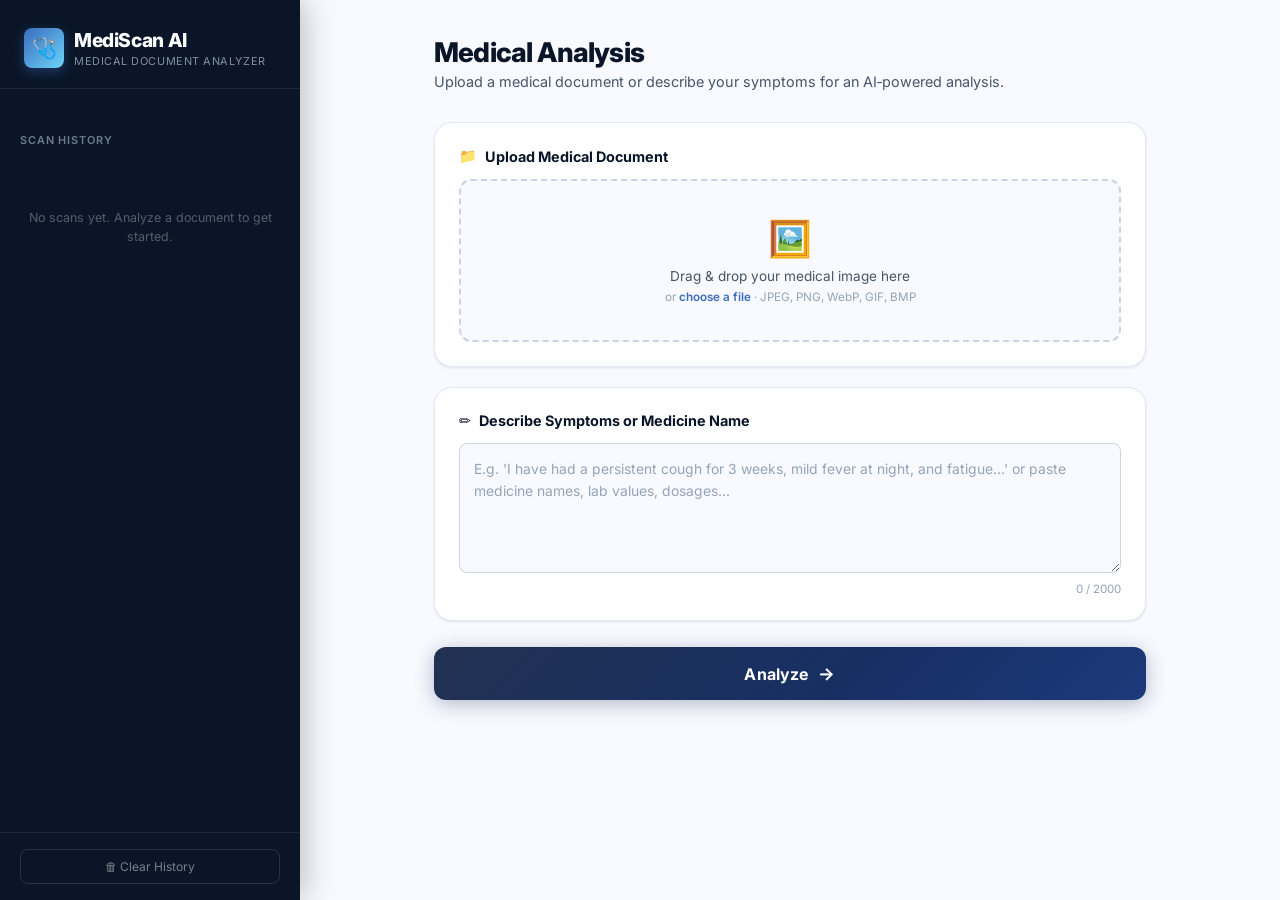
==== index.html @ 8dce9eef "Initial commit: MediScan AI" ====
<!DOCTYPE html>
<html lang="en">
<head>
  <meta charset="UTF-8" />
  <meta name="viewport" content="width=device-width, initial-scale=1.0" />
  <meta name="description" content="MediScan AI — Upload a medical document or describe your symptoms and get an instant, structured AI analysis powered by Google Gemini." />
  <title>MediScan AI — Medical Document Analyzer</title>

  <!-- Favicon (inline SVG) -->
  <link rel="icon" href="data:image/svg+xml,<svg xmlns='http://www.w3.org/2000/svg' viewBox='0 0 100 100'><text y='.9em' font-size='90'>🩺</text></svg>" />

  <!-- Stylesheet -->
  <link rel="stylesheet" href="style.css" />
</head>
<body>

  <!-- ═══════════════════════════════════════════════
       SIDEBAR
  ══════════════════════════════════════════════════ -->
  <aside id="sidebar" role="complementary" aria-label="MediScan sidebar">

    <!-- Logo -->
    <div class="sidebar-logo">
      <div class="logo-text">
        <div class="logo-icon" aria-hidden="true">🩺</div>
        <div>
          <div class="logo-name">MediScan AI</div>
          <div class="logo-tagline">Medical Document Analyzer</div>
        </div>
      </div>
    </div>

    <!-- Session History -->
    <div class="sidebar-section" style="margin-top: 24px;">
      <div class="sidebar-section-title">Scan History</div>
    </div>
    <div class="sidebar-history" aria-label="Session history">
      <ul id="history-list" role="list" aria-label="Past scans"></ul>
    </div>

    <!-- Footer -->
    <div class="sidebar-footer">
      <button id="clear-history-btn" aria-label="Clear all scan history">🗑 Clear History</button>
    </div>
  </aside>

  <!-- ═══════════════════════════════════════════════
       MOBILE TOP BAR
  ══════════════════════════════════════════════════ -->
  <div id="topbar" role="banner">
    <button id="sidebar-toggle" aria-label="Open sidebar" aria-expanded="false">☰</button>
    <span class="topbar-title">🩺 MediScan AI</span>
  </div>

  <!-- Mobile overlay -->
  <div id="main-overlay" aria-hidden="true"></div>

  <!-- ═══════════════════════════════════════════════
       MAIN CONTENT
  ══════════════════════════════════════════════════ -->
  <main id="main-content" role="main">
    <div class="content-area">

      <h1 class="page-title">Medical Analysis</h1>
      <p class="page-subtitle">Upload a medical document or describe your symptoms for an AI‑powered analysis.</p>

      <!-- Error Banner -->
      <div id="error-banner" role="alert" aria-live="assertive">
        <span class="error-icon" aria-hidden="true">⚠️</span>
        <span id="error-msg"></span>
        <button id="error-close" class="error-close-btn" aria-label="Dismiss error">✕</button>
      </div>

      <!-- ─── Input Section ───────────────────────────── -->
      <section class="input-section" aria-label="Document input">

        <!-- Image Upload Card -->
        <div class="input-card">
          <div class="input-card-title">
            <span aria-hidden="true">📁</span> Upload Medical Document
          </div>

          <div
            id="drop-zone"
            role="button"
            tabindex="0"
            aria-label="Drop zone for medical document image. Click or drag a file here."
          >
            <span class="drop-zone-icon" aria-hidden="true">🖼️</span>
            <span class="drop-zone-label">Drag &amp; drop your medical image here</span>
            <span class="drop-zone-hint">
              or <strong tabindex="0" role="button" aria-label="Choose file">choose a file</strong> · JPEG, PNG, WebP, GIF, BMP
            </span>

            <!-- Hidden file input -->
            <input
              id="file-input"
              type="file"
              accept="image/jpeg,image/png,image/webp,image/gif,image/bmp"
              style="display:none"
              aria-hidden="true"
              tabindex="-1"
            />

            <!-- Preview (shown when file selected) -->
            <div id="image-preview" role="img" aria-label="Selected image preview">
              <img id="preview-img" alt="Selected medical document thumbnail" />
              <div class="preview-meta">
                <div class="preview-filename" id="preview-name">filename.jpg</div>
                <div class="preview-filesize" id="preview-size">2.1 MB</div>
              </div>
              <button id="remove-image" aria-label="Remove selected image">Remove</button>
            </div>
          </div>

          <div id="compression-note" role="status" aria-live="polite">
            ⚠️ Image exceeds 4 MB — it will be automatically compressed before analysis.
          </div>
        </div>

        <!-- Symptoms / Text Input Card -->
        <div class="input-card">
          <div class="input-card-title">
            <span aria-hidden="true">✏️</span> Describe Symptoms or Medicine Name
          </div>
          <div class="textarea-wrap">
            <textarea
              id="symptoms-input"
              placeholder="E.g. 'I have had a persistent cough for 3 weeks, mild fever at night, and fatigue…' or paste medicine names, lab values, dosages…"
              maxlength="2000"
              aria-label="Symptom description or medicine names"
              spellcheck="true"
            ></textarea>
          </div>
          <div class="char-count" id="char-count" aria-live="polite">0 / 2000</div>
        </div>

      </section>

      <!-- ─── Analyze Button ───────────────────────────── -->
      <button id="analyze-btn" aria-label="Analyze medical document">
        <span class="btn-spinner" id="analyze-btn-spinner" aria-hidden="true"></span>
        <span id="analyze-btn-text">Analyze</span>
        <span aria-hidden="true" style="font-size:1.1rem">→</span>
      </button>

      <!-- ─── Results Section ──────────────────────────── -->
      <section id="results-section" aria-label="Analysis results" aria-live="polite">
        <h2 class="results-heading">
          <span aria-hidden="true">✅</span> Analysis Results
        </h2>
        <div id="results-container" role="region" aria-label="Result cards"></div>
      </section>

    </div><!-- /.content-area -->
  </main><!-- /#main-content -->

  <!-- ═══════════════════════════════════════════════
       LOADING OVERLAY
  ══════════════════════════════════════════════════ -->
  <div id="loading-overlay" role="dialog" aria-modal="true" aria-label="Analyzing your medical data" aria-live="assertive">
    <div class="loading-box">
      <div class="loading-spinner-large" aria-hidden="true"></div>
      <div class="loading-title">Analyzing your medical data…</div>
      <div class="loading-subtitle">
        Gemini AI is reading your document.<br />This usually takes 5–15 seconds.
      </div>
    </div>
  </div>

  <!-- ═══════════════════════════════════════════════
       TOAST CONTAINER
  ══════════════════════════════════════════════════ -->
  <div id="toast-container" aria-live="polite" aria-atomic="false"></div>

  <!-- ═══════════════════════════════════════════════
       SCRIPTS (api.js first, then app.js)
  ══════════════════════════════════════════════════ -->
  <script src="api.js"></script>
  <script src="app.js"></script>

</body>
</html>
---- style.css ----
/* ============================================================
   style.css — MediScan AI
   Clinical, dark navy sidebar, card-based layout
   ============================================================ */

/* ── Google Font ──────────────────────────────────────────── */
@import url("https://fonts.googleapis.com/css2?family=Inter:wght@300;400;500;600;700;800&display=swap");

/* ── Design Tokens ───────────────────────────────────────── */
:root {
  /* Navy palette */
  --navy-900: #0a1628;
  --navy-800: #0f2044;
  --navy-700: #152b5e;
  --navy-600: #1c3a7a;
  --navy-400: #3a6bbd;
  --navy-300: #5a8cd6;
  --navy-100: #cfe0f7;

  /* Severity */
  --green-bg:  #d1fae5;
  --green-fg:  #065f46;
  --green-mid: #10b981;

  --amber-bg:  #fef3c7;
  --amber-fg:  #92400e;
  --amber-mid: #f59e0b;

  --red-bg:    #fee2e2;
  --red-fg:    #991b1b;
  --red:       #ef4444;
  --red-mid:   #dc2626;

  --urgent-bg: #fff1f2;
  --urgent-fg: #9f1239;
  --urgent-accent: #f43f5e;

  /* Surface */
  --white:     #ffffff;
  --surface:   #f8faff;
  --border:    #e2e8f4;
  --border-md: #cbd5e1;
  --text-primary:   #0f172a;
  --text-secondary: #475569;
  --text-muted:     #94a3b8;

  /* Spacing & radii */
  --sidebar-w: 300px;
  --radius-sm: 8px;
  --radius-md: 12px;
  --radius-lg: 18px;
  --radius-xl: 24px;

  --shadow-sm: 0 1px 3px rgba(10,22,40,.07), 0 1px 2px rgba(10,22,40,.04);
  --shadow-md: 0 4px 16px rgba(10,22,40,.10), 0 2px 6px rgba(10,22,40,.06);
  --shadow-lg: 0 10px 40px rgba(10,22,40,.14), 0 4px 12px rgba(10,22,40,.08);

  --transition: .2s cubic-bezier(.4,0,.2,1);
}

/* ── Reset ───────────────────────────────────────────────── */
*, *::before, *::after { box-sizing: border-box; margin: 0; padding: 0; }
html { scroll-behavior: smooth; }
body {
  font-family: "Inter", system-ui, -apple-system, sans-serif;
  background: var(--surface);
  color: var(--text-primary);
  min-height: 100vh;
  display: flex;
  overflow-x: hidden;
  -webkit-font-smoothing: antialiased;
}

/* ── Sidebar ─────────────────────────────────────────────── */
#sidebar {
  width: var(--sidebar-w);
  min-height: 100vh;
  background: var(--navy-900);
  display: flex;
  flex-direction: column;
  position: fixed;
  top: 0;
  left: 0;
  height: 100%;
  z-index: 200;
  transition: transform var(--transition);
  box-shadow: 4px 0 30px rgba(0,0,0,.25);
}

.sidebar-logo {
  padding: 28px 24px 20px;
  border-bottom: 1px solid rgba(255,255,255,.08);
}

.logo-text {
  display: flex;
  align-items: center;
  gap: 10px;
}

.logo-icon {
  width: 40px;
  height: 40px;
  background: linear-gradient(135deg, var(--navy-400), #6dd5fa);
  border-radius: var(--radius-sm);
  display: flex;
  align-items: center;
  justify-content: center;
  font-size: 20px;
  box-shadow: 0 4px 12px rgba(58,107,189,.4);
}

.logo-name {
  font-size: 1.2rem;
  font-weight: 800;
  color: #ffffff;
  letter-spacing: -.02em;
}

.logo-tagline {
  font-size: .68rem;
  color: var(--navy-100);
  opacity: .6;
  letter-spacing: .05em;
  text-transform: uppercase;
  margin-top: 2px;
}

/* API Key section */
.sidebar-section {
  padding: 20px 20px 0;
}

.sidebar-section-title {
  font-size: .68rem;
  font-weight: 600;
  letter-spacing: .08em;
  text-transform: uppercase;
  color: var(--navy-100);
  opacity: .5;
  margin-bottom: 10px;
}

.api-key-wrap {
  display: flex;
  align-items: center;
  gap: 6px;
  background: rgba(255,255,255,.06);
  border: 1px solid rgba(255,255,255,.1);
  border-radius: var(--radius-sm);
  padding: 4px 4px 4px 12px;
  transition: border-color var(--transition);
}
.api-key-wrap:focus-within {
  border-color: var(--navy-400);
  background: rgba(255,255,255,.09);
}

#api-key-input {
  flex: 1;
  background: transparent;
  border: none;
  outline: none;
  color: #ffffff;
  font-size: .82rem;
  font-family: "Inter", monospace;
  min-width: 0;
}
#api-key-input::placeholder { color: rgba(255,255,255,.3); }

.icon-btn {
  background: transparent;
  border: none;
  cursor: pointer;
  font-size: 1rem;
  color: rgba(255,255,255,.5);
  padding: 4px 6px;
  border-radius: 6px;
  transition: background var(--transition), color var(--transition);
  line-height: 1;
}
.icon-btn:hover { background: rgba(255,255,255,.1); color: #fff; }

.save-key-btn {
  background: var(--navy-600);
  border: none;
  color: #fff;
  font-size: .75rem;
  font-weight: 600;
  padding: 7px 12px;
  border-radius: 6px;
  cursor: pointer;
  white-space: nowrap;
  transition: background var(--transition), transform var(--transition);
}
.save-key-btn:hover { background: var(--navy-400); transform: translateY(-1px); }

.api-key-status {
  font-size: .72rem;
  margin-top: 7px;
  display: none;
  border-radius: 4px;
  padding: 4px 8px;
}
.api-key-status.success { color: var(--green-mid); background: rgba(16,185,129,.1); }
.api-key-status.error   { color: var(--red);       background: rgba(239,68,68,.1);  }

/* History */
.sidebar-history {
  flex: 1;
  overflow-y: auto;
  padding: 0 12px;
  margin-top: 20px;
}
.sidebar-history::-webkit-scrollbar { width: 4px; }
.sidebar-history::-webkit-scrollbar-thumb {
  background: rgba(255,255,255,.12);
  border-radius: 4px;
}

#history-list {
  list-style: none;
  display: flex;
  flex-direction: column;
  gap: 6px;
}

.history-empty {
  font-size: .78rem;
  color: rgba(255,255,255,.3);
  text-align: center;
  padding: 32px 16px;
  line-height: 1.5;
}

.history-item {
  padding: 12px 14px;
  border-radius: var(--radius-sm);
  cursor: pointer;
  background: rgba(255,255,255,.04);
  border: 1px solid transparent;
  transition: background var(--transition), border-color var(--transition);
}
.history-item:hover {
  background: rgba(255,255,255,.09);
  border-color: rgba(255,255,255,.1);
}
.history-item.active {
  background: rgba(90,140,214,.15);
  border-color: var(--navy-400);
}

.history-header {
  display: flex;
  justify-content: space-between;
  align-items: center;
  gap: 6px;
  margin-bottom: 5px;
}

.history-doc-type {
  font-size: .78rem;
  font-weight: 600;
  color: var(--navy-100);
  white-space: nowrap;
  overflow: hidden;
  text-overflow: ellipsis;
}

.history-summary {
  font-size: .72rem;
  color: rgba(255,255,255,.38);
  line-height: 1.45;
  display: -webkit-box;
  -webkit-line-clamp: 2;
  -webkit-box-orient: vertical;
  overflow: hidden;
}

.history-time {
  font-size: .65rem;
  color: rgba(255,255,255,.25);
  margin-top: 6px;
}

.sidebar-footer {
  padding: 16px 20px;
  border-top: 1px solid rgba(255,255,255,.07);
}

#clear-history-btn {
  width: 100%;
  background: transparent;
  border: 1px solid rgba(255,255,255,.12);
  color: rgba(255,255,255,.45);
  font-size: .75rem;
  font-family: "Inter", sans-serif;
  padding: 9px;
  border-radius: var(--radius-sm);
  cursor: pointer;
  transition: background var(--transition), color var(--transition), border-color var(--transition);
}
#clear-history-btn:hover {
  background: rgba(239,68,68,.12);
  border-color: rgba(239,68,68,.35);
  color: #fca5a5;
}

/* ── Main Content ────────────────────────────────────────── */
#main-content {
  flex: 1;
  margin-left: var(--sidebar-w);
  min-height: 100vh;
  display: flex;
  flex-direction: column;
}

/* Top bar (mobile) */
#topbar {
  display: none;
  align-items: center;
  gap: 14px;
  padding: 14px 20px;
  background: var(--white);
  border-bottom: 1px solid var(--border);
  position: sticky;
  top: 0;
  z-index: 100;
  box-shadow: var(--shadow-sm);
}

#sidebar-toggle {
  background: transparent;
  border: 1.5px solid var(--border-md);
  border-radius: var(--radius-sm);
  padding: 7px 10px;
  cursor: pointer;
  font-size: 1.1rem;
  color: var(--navy-900);
  transition: background var(--transition);
}
#sidebar-toggle:hover { background: var(--surface); }

.topbar-title { font-size: 1rem; font-weight: 700; color: var(--navy-900); }

/* Mobile overlay */
#main-overlay {
  display: none;
  position: fixed;
  inset: 0;
  background: rgba(0,0,0,.5);
  z-index: 150;
  opacity: 0;
  transition: opacity var(--transition);
  backdrop-filter: blur(2px);
}
#main-overlay.visible { opacity: 1; }

/* ── Content Area ────────────────────────────────────────── */
.content-area {
  max-width: 760px;
  width: 100%;
  margin: 0 auto;
  padding: 36px 24px 60px;
}

.page-title {
  font-size: 1.7rem;
  font-weight: 800;
  color: var(--navy-900);
  letter-spacing: -.03em;
  margin-bottom: 4px;
}

.page-subtitle {
  font-size: .9rem;
  color: var(--text-secondary);
  margin-bottom: 32px;
}

/* ── Error Banner ────────────────────────────────────────── */
#error-banner {
  display: none;
  align-items: flex-start;
  gap: 12px;
  background: var(--red-bg);
  border: 1px solid #fca5a5;
  border-left: 4px solid var(--red);
  color: var(--red-fg);
  border-radius: var(--radius-sm);
  padding: 14px 16px;
  margin-bottom: 22px;
  font-size: .85rem;
  line-height: 1.5;
}

#error-banner .error-icon { font-size: 1.1rem; flex-shrink: 0; }
#error-msg { flex: 1; font-weight: 500; }

.error-close-btn {
  background: transparent;
  border: none;
  cursor: pointer;
  font-size: 1.1rem;
  color: var(--red-mid);
  padding: 0 2px;
  line-height: 1;
  align-self: center;
}

/* ── Input Section ────────────────────────────────────────── */
.input-section {
  display: flex;
  flex-direction: column;
  gap: 20px;
  margin-bottom: 26px;
}

.input-card {
  background: var(--white);
  border: 1px solid var(--border);
  border-radius: var(--radius-lg);
  padding: 24px;
  box-shadow: var(--shadow-sm);
}

.input-card-title {
  font-size: .9rem;
  font-weight: 700;
  color: var(--navy-900);
  margin-bottom: 14px;
  display: flex;
  align-items: center;
  gap: 8px;
}

/* Drop Zone */
#drop-zone {
  border: 2px dashed var(--border-md);
  border-radius: var(--radius-md);
  padding: 36px 20px;
  text-align: center;
  cursor: pointer;
  transition: border-color var(--transition), background var(--transition);
  background: var(--surface);
  position: relative;
}

#drop-zone:hover, #drop-zone.drag-over {
  border-color: var(--navy-400);
  background: rgba(58,107,189,.04);
}

#drop-zone.has-file { cursor: default; padding: 0; border-style: solid; border-color: var(--navy-400); }

.drop-zone-icon { font-size: 2.2rem; margin-bottom: 8px; display: block; }
.drop-zone-label { font-size: .85rem; color: var(--text-secondary); margin-bottom: 6px; display: block; }
.drop-zone-hint {
  font-size: .73rem;
  color: var(--text-muted);
  display: block;
}
.drop-zone-hint strong { color: var(--navy-400); font-weight: 600; cursor: pointer; }

/* Image preview */
#image-preview {
  display: none;
  align-items: center;
  gap: 16px;
  padding: 16px 18px;
}

#preview-img {
  width: 72px;
  height: 72px;
  object-fit: cover;
  border-radius: var(--radius-sm);
  border: 1px solid var(--border);
  flex-shrink: 0;
}

.preview-meta { flex: 1; min-width: 0; }
.preview-filename {
  font-size: .84rem;
  font-weight: 600;
  color: var(--text-primary);
  white-space: nowrap;
  overflow: hidden;
  text-overflow: ellipsis;
}
.preview-filesize { font-size: .75rem; color: var(--text-muted); margin-top: 3px; }

#remove-image {
  background: var(--red-bg);
  color: var(--red-fg);
  border: none;
  font-size: .75rem;
  font-weight: 600;
  padding: 6px 12px;
  border-radius: 6px;
  cursor: pointer;
  transition: background var(--transition), transform var(--transition);
  flex-shrink: 0;
}
#remove-image:hover { background: #fecaca; transform: scale(1.04); }

#compression-note {
  display: none;
  font-size: .74rem;
  color: var(--amber-fg);
  background: var(--amber-bg);
  border: 1px solid #fcd34d;
  border-radius: 6px;
  padding: 8px 12px;
  margin-top: 10px;
}

/* Symptoms textarea */
.textarea-wrap { position: relative; }

#symptoms-input {
  width: 100%;
  min-height: 130px;
  resize: vertical;
  border: 1.5px solid var(--border-md);
  border-radius: var(--radius-sm);
  padding: 14px;
  font-family: "Inter", sans-serif;
  font-size: .87rem;
  color: var(--text-primary);
  background: var(--surface);
  outline: none;
  transition: border-color var(--transition), box-shadow var(--transition);
  line-height: 1.6;
}

#symptoms-input:focus {
  border-color: var(--navy-400);
  box-shadow: 0 0 0 3px rgba(58,107,189,.12);
  background: var(--white);
}

#symptoms-input::placeholder { color: var(--text-muted); }

.char-count {
  text-align: right;
  font-size: .72rem;
  color: var(--text-muted);
  margin-top: 5px;
}

/* ── Analyze Button ───────────────────────────────────────── */
#analyze-btn {
  width: 100%;
  padding: 16px;
  background: linear-gradient(135deg, var(--navy-800) 0%, var(--navy-600) 100%);
  color: #ffffff;
  border: none;
  border-radius: var(--radius-md);
  font-family: "Inter", sans-serif;
  font-size: 1rem;
  font-weight: 700;
  letter-spacing: .01em;
  cursor: pointer;
  display: flex;
  align-items: center;
  justify-content: center;
  gap: 10px;
  transition: transform var(--transition), box-shadow var(--transition), opacity var(--transition);
  box-shadow: 0 4px 20px rgba(15,32,68,.3);
  position: relative;
  overflow: hidden;
}

#analyze-btn::before {
  content: "";
  position: absolute;
  inset: 0;
  background: linear-gradient(135deg, rgba(255,255,255,.08) 0%, transparent 60%);
}

#analyze-btn:hover:not(:disabled) {
  transform: translateY(-2px);
  box-shadow: 0 8px 28px rgba(15,32,68,.4);
}

#analyze-btn:active:not(:disabled) { transform: translateY(0); }

#analyze-btn:disabled {
  opacity: .65;
  cursor: not-allowed;
  transform: none !important;
}

/* Spinner */
.btn-spinner {
  width: 18px;
  height: 18px;
  border: 2.5px solid rgba(255,255,255,.3);
  border-top-color: #fff;
  border-radius: 50%;
  animation: spin .7s linear infinite;
  display: none;
  flex-shrink: 0;
}

@keyframes spin { to { transform: rotate(360deg); } }

/* ── Loading Overlay ─────────────────────────────────────── */
#loading-overlay {
  display: none;
  position: fixed;
  inset: 0;
  background: rgba(10,22,40,.6);
  z-index: 900;
  align-items: center;
  justify-content: center;
  backdrop-filter: blur(4px);
}

.loading-box {
  background: var(--white);
  border-radius: var(--radius-xl);
  padding: 40px 48px;
  text-align: center;
  box-shadow: var(--shadow-lg);
  max-width: 340px;
  width: 90%;
}

.loading-spinner-large {
  width: 52px;
  height: 52px;
  border: 4px solid var(--border);
  border-top-color: var(--navy-600);
  border-radius: 50%;
  animation: spin .8s linear infinite;
  margin: 0 auto 20px;
}

.loading-title {
  font-size: 1rem;
  font-weight: 700;
  color: var(--navy-900);
  margin-bottom: 6px;
}

.loading-subtitle {
  font-size: .8rem;
  color: var(--text-muted);
  line-height: 1.5;
}

/* ── Results Section ──────────────────────────────────────── */
#results-section {
  display: none;
  margin-top: 10px;
}

.results-heading {
  font-size: 1.1rem;
  font-weight: 700;
  color: var(--navy-900);
  letter-spacing: -.01em;
  margin-bottom: 18px;
  padding-bottom: 12px;
  border-bottom: 1px solid var(--border);
  display: flex;
  align-items: center;
  gap: 8px;
}

#results-container {
  display: flex;
  flex-direction: column;
  gap: 16px;
}

/* ── Result Cards ─────────────────────────────────────────── */
.result-card {
  background: var(--white);
  border: 1px solid var(--border);
  border-radius: var(--radius-lg);
  padding: 24px;
  box-shadow: var(--shadow-sm);
  transition: box-shadow var(--transition);
}
.result-card:hover { box-shadow: var(--shadow-md); }

.card-icon {
  font-size: 1.4rem;
  margin-bottom: 8px;
}

.card-label {
  font-size: .68rem;
  font-weight: 700;
  letter-spacing: .1em;
  text-transform: uppercase;
  color: var(--text-muted);
  margin-bottom: 10px;
}

.card-body {
  font-size: .88rem;
  line-height: 1.7;
  color: var(--text-secondary);
}

.card-body.muted, .muted { color: var(--text-muted); font-style: italic; }

/* Header card */
.result-header-card { border-left: 4px solid var(--navy-600); }
.result-header-top {
  display: flex;
  align-items: flex-start;
  justify-content: space-between;
  gap: 16px;
}
.doc-type-title {
  font-size: 1.3rem;
  font-weight: 800;
  color: var(--navy-900);
  letter-spacing: -.02em;
  margin-top: 2px;
}

/* Severity badges */
.severity-badge {
  display: inline-flex;
  align-items: center;
  gap: 6px;
  font-size: .8rem;
  font-weight: 700;
  padding: 7px 16px;
  border-radius: 999px;
  letter-spacing: .02em;
  white-space: nowrap;
  flex-shrink: 0;
}

.severity-dot {
  width: 8px;
  height: 8px;
  border-radius: 50%;
  background: currentColor;
  flex-shrink: 0;
}

.severity-low      { background: var(--green-bg); color: var(--green-fg); }
.severity-moderate { background: var(--amber-bg); color: var(--amber-fg); }
.severity-high     { background: var(--red-bg);   color: var(--red-fg);   }
.severity-urgent   { background: var(--urgent-bg); color: var(--urgent-fg); }

.severity-sm { font-size: .67rem; padding: 4px 10px; }

.severity-urgent-pulse {
  animation: urgentPulse 1.4s ease-in-out infinite;
}

@keyframes urgentPulse {
  0%, 100% { box-shadow: 0 0 0 0 rgba(244,63,94,.5); }
  50%       { box-shadow: 0 0 0 8px rgba(244,63,94,0); }
}

/* Findings list */
.findings-list {
  list-style: none;
  display: flex;
  flex-direction: column;
  gap: 8px;
}

.finding-item {
  font-size: .86rem;
  color: var(--text-secondary);
  padding: 10px 14px;
  background: var(--surface);
  border-radius: var(--radius-sm);
  border-left: 3px solid var(--navy-400);
  line-height: 1.5;
}

/* Flagged items */
.flagged-list {
  display: flex;
  flex-direction: column;
  gap: 10px;
}

.flagged-item {
  border-radius: var(--radius-sm);
  padding: 14px 16px;
  border-left: 4px solid;
  background: var(--surface);
}

.flagged-high   { border-color: var(--red);       background: var(--red-bg);   }
.flagged-medium { border-color: var(--amber-mid);  background: var(--amber-bg); }
.flagged-low    { border-color: var(--green-mid);  background: var(--green-bg); }

.flagged-item-header {
  display: flex;
  justify-content: space-between;
  align-items: center;
  gap: 10px;
  margin-bottom: 6px;
}

.flagged-item-name {
  font-size: .86rem;
  font-weight: 700;
  color: var(--text-primary);
}

.flagged-severity-tag {
  font-size: .67rem;
  font-weight: 700;
  padding: 3px 8px;
  border-radius: 999px;
  text-transform: uppercase;
  letter-spacing: .06em;
}

.sev-high   { background: var(--red-bg);   color: var(--red-fg);   }
.sev-medium { background: var(--amber-bg); color: var(--amber-fg); }
.sev-low    { background: var(--green-bg); color: var(--green-fg); }

.flagged-reason {
  font-size: .82rem;
  color: var(--text-secondary);
  line-height: 1.55;
}

/* Doctor questions */
.doctor-questions-list {
  list-style: none;
  display: flex;
  flex-direction: column;
  gap: 10px;
  counter-reset: q-counter;
}

.doctor-question {
  font-size: .86rem;
  color: var(--text-secondary);
  line-height: 1.6;
  padding: 12px 14px 12px 52px;
  background: var(--surface);
  border-radius: var(--radius-sm);
  position: relative;
  counter-increment: q-counter;
}

.doctor-question::before {
  content: counter(q-counter);
  position: absolute;
  left: 14px;
  top: 50%;
  transform: translateY(-50%);
  width: 26px;
  height: 26px;
  background: var(--navy-800);
  color: #fff;
  border-radius: 50%;
  font-size: .72rem;
  font-weight: 700;
  display: flex;
  align-items: center;
  justify-content: center;
}

/* Disclaimer */
.disclaimer-card {
  border-color: #fde68a;
  background: linear-gradient(135deg, #fffbeb 0%, #fef9c3 100%);
  display: flex;
  align-items: flex-start;
  gap: 14px;
  padding: 18px 20px;
}

.disclaimer-icon { font-size: 1.4rem; flex-shrink: 0; margin-top: 2px; }

.disclaimer-text {
  font-size: .82rem;
  color: #92400e;
  font-weight: 600;
  line-height: 1.6;
}

/* Raw result */
.raw-result-text {
  white-space: pre-wrap;
  word-break: break-word;
  font-family: "Inter", monospace;
  font-size: .83rem;
  background: var(--surface);
  padding: 14px;
  border-radius: var(--radius-sm);
  border: 1px solid var(--border);
}

/* ── Toast ────────────────────────────────────────────────── */
#toast-container {
  position: fixed;
  bottom: 24px;
  right: 24px;
  z-index: 1000;
  display: flex;
  flex-direction: column;
  gap: 10px;
  pointer-events: none;
}

.toast {
  min-width: 220px;
  max-width: 340px;
  padding: 12px 18px;
  border-radius: var(--radius-sm);
  font-size: .84rem;
  font-weight: 500;
  box-shadow: var(--shadow-md);
  opacity: 0;
  transform: translateY(16px);
  transition: opacity .3s ease, transform .3s ease;
  pointer-events: auto;
}

.toast-show { opacity: 1; transform: translateY(0); }

.toast-success { background: var(--green-mid); color: #fff; }
.toast-info    { background: var(--navy-700);  color: #fff; }
.toast-error   { background: var(--red-mid);   color: #fff; }

/* ── Animations ───────────────────────────────────────────── */
@keyframes fadeSlideUp {
  from { opacity: 0; transform: translateY(18px); }
  to   { opacity: 1; transform: translateY(0);    }
}

.animate-in {
  animation: fadeSlideUp .35s ease both;
}

/* ── Responsive ───────────────────────────────────────────── */
@media (max-width: 900px) {
  :root { --sidebar-w: 280px; }
}

@media (max-width: 768px) {
  #sidebar {
    transform: translateX(-100%);
    width: 285px;
  }
  #sidebar.open { transform: translateX(0); }

  #main-content { margin-left: 0; }
  #topbar { display: flex; }

  .content-area { padding: 22px 16px 48px; }
  .page-title { font-size: 1.4rem; }
  .result-header-top { flex-direction: column; align-items: flex-start; }

  #toast-container { bottom: 16px; right: 16px; left: 16px; }
  .toast { max-width: 100%; }
}

@media (max-width: 480px) {
  .doc-type-title { font-size: 1.1rem; }
  .flagged-item-header { flex-direction: column; align-items: flex-start; }
  .doctor-question { padding-left: 44px; }
}
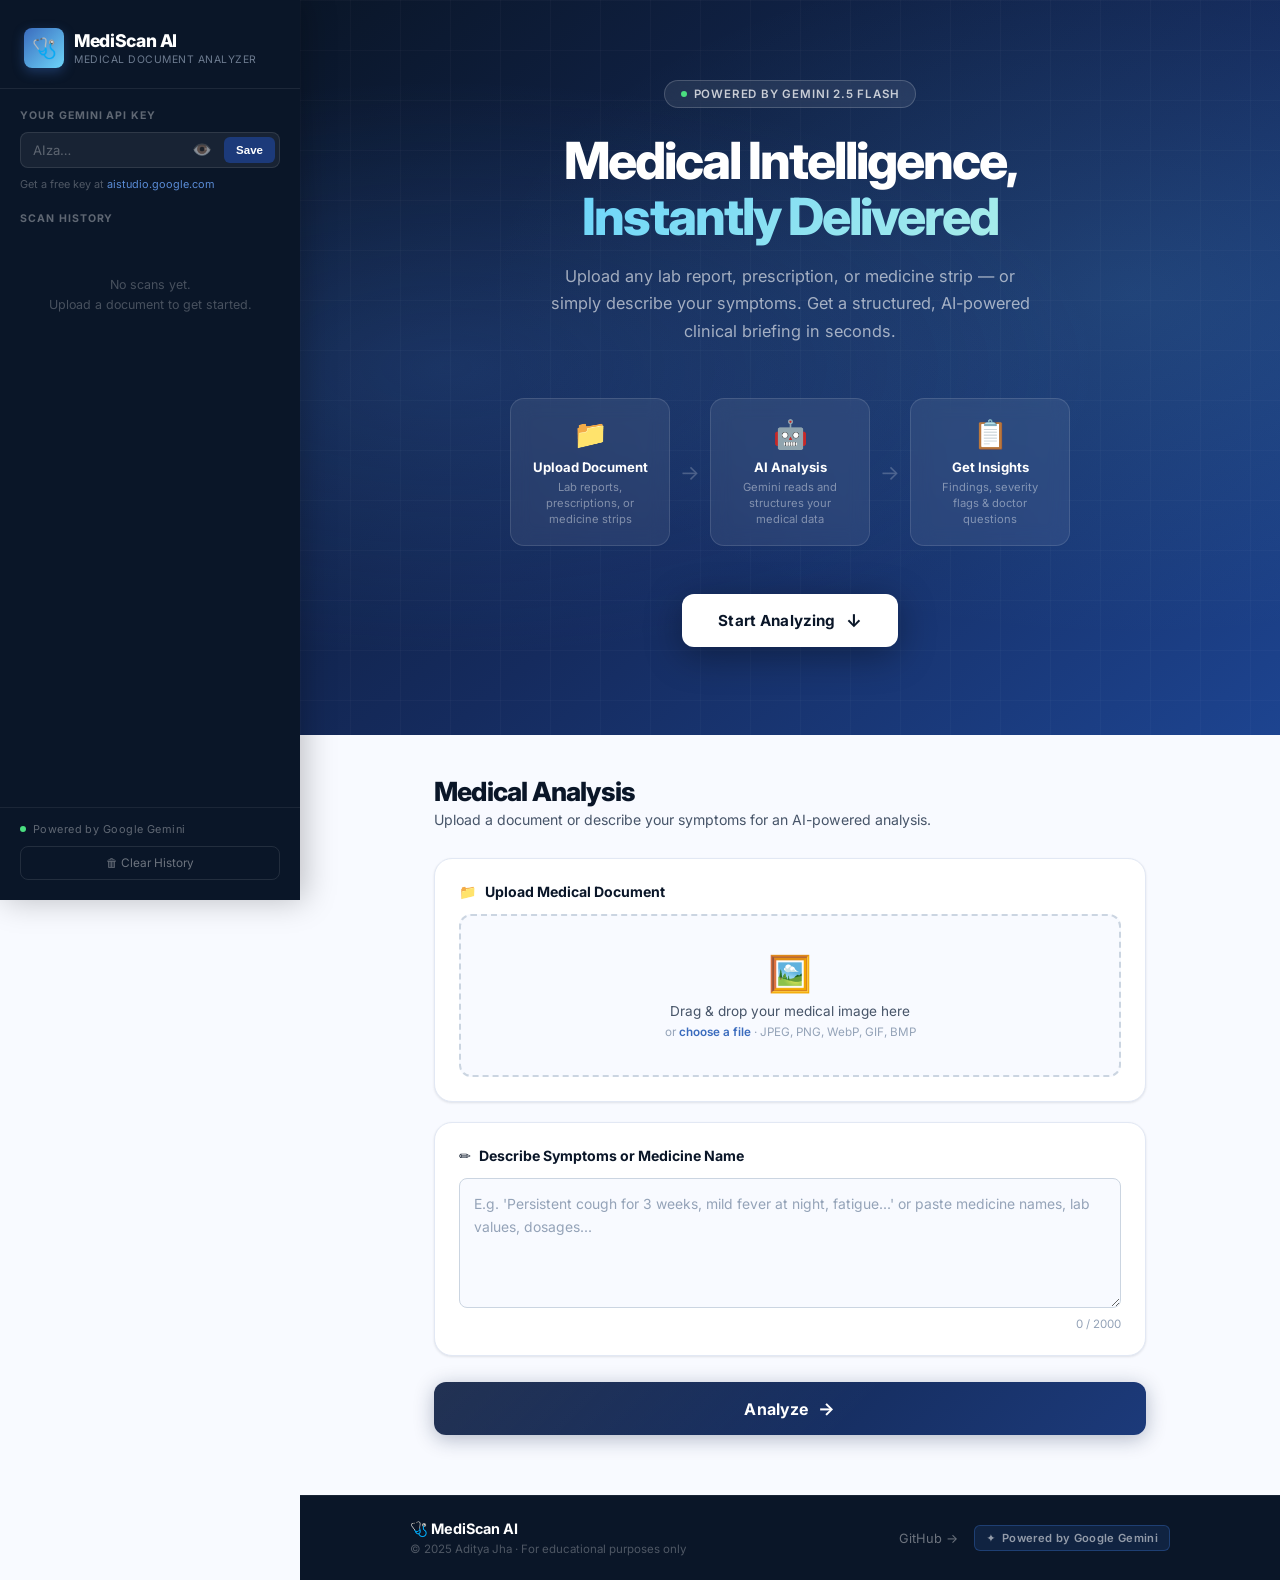
==== commit 0e2087c0: "feat: professional landing page, hero, footer, PDF export, page loader" ====
--- a/index.html
+++ b/index.html
@@ -3,23 +3,44 @@
 <head>
   <meta charset="UTF-8" />
   <meta name="viewport" content="width=device-width, initial-scale=1.0" />
-  <meta name="description" content="MediScan AI — Upload a medical document or describe your symptoms and get an instant, structured AI analysis powered by Google Gemini." />
   <title>MediScan AI — Medical Document Analyzer</title>
-
-  <!-- Favicon (inline SVG) -->
+  <meta name="description" content="Upload a medical document or describe your symptoms and get an instant, structured AI analysis powered by Google Gemini 2.5 Flash." />
+
+  <!-- Open Graph / Social Sharing -->
+  <meta property="og:type"        content="website" />
+  <meta property="og:title"       content="MediScan AI — Medical Document Analyzer" />
+  <meta property="og:description" content="Upload lab reports, prescriptions, or describe symptoms to get instant AI-powered clinical briefings. Powered by Google Gemini." />
+  <meta property="og:url"         content="https://adi-jha14.github.io/MediScan/" />
+  <meta property="og:image"       content="https://adi-jha14.github.io/MediScan/og-image.png" />
+  <meta name="twitter:card"       content="summary_large_image" />
+  <meta name="twitter:title"      content="MediScan AI — Medical Document Analyzer" />
+  <meta name="twitter:description" content="Instant, structured AI analysis of medical documents and symptoms. Powered by Gemini 2.5 Flash." />
+
+  <!-- Favicon -->
   <link rel="icon" href="data:image/svg+xml,<svg xmlns='http://www.w3.org/2000/svg' viewBox='0 0 100 100'><text y='.9em' font-size='90'>🩺</text></svg>" />
 
-  <!-- Stylesheet -->
+  <!-- Google Font -->
+  <link rel="preconnect" href="https://fonts.googleapis.com" />
+  <link rel="preconnect" href="https://fonts.gstatic.com" crossorigin />
+  <link href="https://fonts.googleapis.com/css2?family=Inter:wght@300;400;500;600;700;800&display=swap" rel="stylesheet" />
+
   <link rel="stylesheet" href="style.css" />
 </head>
 <body>
 
-  <!-- ═══════════════════════════════════════════════
-       SIDEBAR
-  ══════════════════════════════════════════════════ -->
+  <!-- ═══ PAGE LOADER ══════════════════════════════════════════════════════ -->
+  <div id="page-loader" aria-hidden="true">
+    <div class="loader-inner">
+      <div class="loader-icon">🩺</div>
+      <div class="loader-name">MediScan AI</div>
+      <div class="loader-tagline">Powered by Gemini 2.5 Flash</div>
+      <div class="loader-bar"><div class="loader-bar-fill"></div></div>
+    </div>
+  </div>
+
+  <!-- ═══ SIDEBAR ══════════════════════════════════════════════════════════ -->
   <aside id="sidebar" role="complementary" aria-label="MediScan sidebar">
 
-    <!-- Logo -->
     <div class="sidebar-logo">
       <div class="logo-text">
         <div class="logo-icon" aria-hidden="true">🩺</div>
@@ -30,39 +51,97 @@
       </div>
     </div>
 
+    <!-- API Key -->
+    <div class="sidebar-section" style="margin-top:20px;">
+      <div class="sidebar-section-title">Your Gemini API Key</div>
+      <div class="api-key-wrap">
+        <input id="api-key-input" type="password" placeholder="AIza…"
+          autocomplete="off" spellcheck="false"
+          aria-label="Gemini API key" maxlength="120" />
+        <button id="toggle-api-key" class="icon-btn" aria-label="Show API key" title="Toggle visibility">👁️</button>
+        <button id="save-api-key" class="save-key-btn" aria-label="Save API key">Save</button>
+      </div>
+      <div id="api-key-status" class="api-key-status" role="status" aria-live="polite"></div>
+      <p class="api-key-hint">Get a free key at <a href="https://aistudio.google.com" target="_blank" rel="noopener">aistudio.google.com</a></p>
+    </div>
+
     <!-- Session History -->
-    <div class="sidebar-section" style="margin-top: 24px;">
+    <div class="sidebar-section" style="margin-top:20px;">
       <div class="sidebar-section-title">Scan History</div>
     </div>
     <div class="sidebar-history" aria-label="Session history">
       <ul id="history-list" role="list" aria-label="Past scans"></ul>
     </div>
 
-    <!-- Footer -->
+    <!-- Sidebar Footer -->
     <div class="sidebar-footer">
+      <div class="sidebar-gemini-badge">
+        <span class="gemini-badge-dot"></span>
+        Powered by Google Gemini
+      </div>
       <button id="clear-history-btn" aria-label="Clear all scan history">🗑 Clear History</button>
     </div>
   </aside>
 
-  <!-- ═══════════════════════════════════════════════
-       MOBILE TOP BAR
-  ══════════════════════════════════════════════════ -->
+  <!-- ═══ MOBILE TOP BAR ════════════════════════════════════════════════════ -->
   <div id="topbar" role="banner">
-    <button id="sidebar-toggle" aria-label="Open sidebar" aria-expanded="false">☰</button>
+    <button id="sidebar-toggle" aria-label="Open sidebar">☰</button>
     <span class="topbar-title">🩺 MediScan AI</span>
   </div>
 
-  <!-- Mobile overlay -->
   <div id="main-overlay" aria-hidden="true"></div>
 
-  <!-- ═══════════════════════════════════════════════
-       MAIN CONTENT
-  ══════════════════════════════════════════════════ -->
+  <!-- ═══ MAIN CONTENT ══════════════════════════════════════════════════════ -->
   <main id="main-content" role="main">
-    <div class="content-area">
-
-      <h1 class="page-title">Medical Analysis</h1>
-      <p class="page-subtitle">Upload a medical document or describe your symptoms for an AI‑powered analysis.</p>
+
+    <!-- ── Hero Section ─────────────────────────────────────────────────── -->
+    <section id="hero-section" aria-label="MediScan AI introduction">
+      <div class="hero-inner">
+
+        <div class="hero-gemini-badge">
+          <span class="hero-gemini-dot"></span>
+          Powered by Gemini 2.5 Flash
+        </div>
+
+        <h1 class="hero-title">Medical Intelligence,<br><span>Instantly Delivered</span></h1>
+        <p class="hero-subtitle">
+          Upload any lab report, prescription, or medicine strip — or simply describe your symptoms.
+          Get a structured, AI-powered clinical briefing in seconds.
+        </p>
+
+        <div class="hero-steps" aria-label="How it works">
+          <div class="hero-step">
+            <div class="step-icon" aria-hidden="true">📁</div>
+            <div class="step-label">Upload Document</div>
+            <div class="step-desc">Lab reports, prescriptions, or medicine strips</div>
+          </div>
+          <div class="hero-step-arrow" aria-hidden="true">→</div>
+          <div class="hero-step">
+            <div class="step-icon" aria-hidden="true">🤖</div>
+            <div class="step-label">AI Analysis</div>
+            <div class="step-desc">Gemini reads and structures your medical data</div>
+          </div>
+          <div class="hero-step-arrow" aria-hidden="true">→</div>
+          <div class="hero-step">
+            <div class="step-icon" aria-hidden="true">📋</div>
+            <div class="step-label">Get Insights</div>
+            <div class="step-desc">Findings, severity flags & doctor questions</div>
+          </div>
+        </div>
+
+        <a href="#analyzer" class="hero-cta" id="hero-cta-btn">
+          Start Analyzing
+          <span class="hero-cta-arrow" aria-hidden="true">↓</span>
+        </a>
+
+      </div>
+    </section>
+
+    <!-- ── Analyzer Section ──────────────────────────────────────────────── -->
+    <div id="analyzer" class="content-area">
+
+      <h2 class="page-title">Medical Analysis</h2>
+      <p class="page-subtitle">Upload a document or describe your symptoms for an AI-powered analysis.</p>
 
       <!-- Error Banner -->
       <div id="error-banner" role="alert" aria-live="assertive">
@@ -71,38 +150,19 @@
         <button id="error-close" class="error-close-btn" aria-label="Dismiss error">✕</button>
       </div>
 
-      <!-- ─── Input Section ───────────────────────────── -->
+      <!-- Input Section -->
       <section class="input-section" aria-label="Document input">
 
-        <!-- Image Upload Card -->
         <div class="input-card">
-          <div class="input-card-title">
-            <span aria-hidden="true">📁</span> Upload Medical Document
-          </div>
-
-          <div
-            id="drop-zone"
-            role="button"
-            tabindex="0"
-            aria-label="Drop zone for medical document image. Click or drag a file here."
-          >
+          <div class="input-card-title"><span aria-hidden="true">📁</span> Upload Medical Document</div>
+          <div id="drop-zone" role="button" tabindex="0"
+            aria-label="Drop zone for medical document image. Click or drag a file here.">
             <span class="drop-zone-icon" aria-hidden="true">🖼️</span>
             <span class="drop-zone-label">Drag &amp; drop your medical image here</span>
-            <span class="drop-zone-hint">
-              or <strong tabindex="0" role="button" aria-label="Choose file">choose a file</strong> · JPEG, PNG, WebP, GIF, BMP
-            </span>
-
-            <!-- Hidden file input -->
-            <input
-              id="file-input"
-              type="file"
+            <span class="drop-zone-hint">or <strong tabindex="0" role="button">choose a file</strong> · JPEG, PNG, WebP, GIF, BMP</span>
+            <input id="file-input" type="file"
               accept="image/jpeg,image/png,image/webp,image/gif,image/bmp"
-              style="display:none"
-              aria-hidden="true"
-              tabindex="-1"
-            />
-
-            <!-- Preview (shown when file selected) -->
+              style="display:none" aria-hidden="true" tabindex="-1" />
             <div id="image-preview" role="img" aria-label="Selected image preview">
               <img id="preview-img" alt="Selected medical document thumbnail" />
               <div class="preview-meta">
@@ -112,72 +172,73 @@
               <button id="remove-image" aria-label="Remove selected image">Remove</button>
             </div>
           </div>
-
           <div id="compression-note" role="status" aria-live="polite">
             ⚠️ Image exceeds 4 MB — it will be automatically compressed before analysis.
           </div>
         </div>
 
-        <!-- Symptoms / Text Input Card -->
         <div class="input-card">
-          <div class="input-card-title">
-            <span aria-hidden="true">✏️</span> Describe Symptoms or Medicine Name
-          </div>
+          <div class="input-card-title"><span aria-hidden="true">✏️</span> Describe Symptoms or Medicine Name</div>
           <div class="textarea-wrap">
-            <textarea
-              id="symptoms-input"
-              placeholder="E.g. 'I have had a persistent cough for 3 weeks, mild fever at night, and fatigue…' or paste medicine names, lab values, dosages…"
-              maxlength="2000"
-              aria-label="Symptom description or medicine names"
-              spellcheck="true"
-            ></textarea>
+            <textarea id="symptoms-input"
+              placeholder="E.g. 'Persistent cough for 3 weeks, mild fever at night, fatigue…' or paste medicine names, lab values, dosages…"
+              maxlength="2000" aria-label="Symptom description or medicine names" spellcheck="true"></textarea>
           </div>
           <div class="char-count" id="char-count" aria-live="polite">0 / 2000</div>
         </div>
 
       </section>
 
-      <!-- ─── Analyze Button ───────────────────────────── -->
       <button id="analyze-btn" aria-label="Analyze medical document">
         <span class="btn-spinner" id="analyze-btn-spinner" aria-hidden="true"></span>
         <span id="analyze-btn-text">Analyze</span>
         <span aria-hidden="true" style="font-size:1.1rem">→</span>
       </button>
 
-      <!-- ─── Results Section ──────────────────────────── -->
+      <!-- Results -->
       <section id="results-section" aria-label="Analysis results" aria-live="polite">
-        <h2 class="results-heading">
-          <span aria-hidden="true">✅</span> Analysis Results
-        </h2>
+        <div class="results-heading-row">
+          <h3 class="results-heading"><span aria-hidden="true">✅</span> Analysis Results</h3>
+          <button id="export-pdf-btn" aria-label="Export results as PDF">
+            <span aria-hidden="true">📄</span> Export PDF
+          </button>
+        </div>
         <div id="results-container" role="region" aria-label="Result cards"></div>
       </section>
 
-    </div><!-- /.content-area -->
+    </div><!-- /#analyzer -->
+
+    <!-- ── Footer ────────────────────────────────────────────────────────── -->
+    <footer id="site-footer" role="contentinfo">
+      <div class="footer-inner">
+        <div class="footer-left">
+          <span class="footer-brand">🩺 MediScan AI</span>
+          <span class="footer-copy">© 2025 Aditya Jha · For educational purposes only</span>
+        </div>
+        <div class="footer-right">
+          <a href="https://github.com/adi-jha14/MediScan" target="_blank" rel="noopener" class="footer-link">GitHub →</a>
+          <a href="https://aistudio.google.com" target="_blank" rel="noopener" class="gemini-footer-badge">
+            <span>✦</span> Powered by Google Gemini
+          </a>
+        </div>
+      </div>
+    </footer>
+
   </main><!-- /#main-content -->
 
-  <!-- ═══════════════════════════════════════════════
-       LOADING OVERLAY
-  ══════════════════════════════════════════════════ -->
+  <!-- ═══ LOADING OVERLAY ═══════════════════════════════════════════════════ -->
   <div id="loading-overlay" role="dialog" aria-modal="true" aria-label="Analyzing your medical data" aria-live="assertive">
     <div class="loading-box">
       <div class="loading-spinner-large" aria-hidden="true"></div>
       <div class="loading-title">Analyzing your medical data…</div>
-      <div class="loading-subtitle">
-        Gemini AI is reading your document.<br />This usually takes 5–15 seconds.
-      </div>
+      <div class="loading-subtitle">Gemini AI is reading your document.<br />This usually takes 5–15 seconds.</div>
     </div>
   </div>
 
-  <!-- ═══════════════════════════════════════════════
-       TOAST CONTAINER
-  ══════════════════════════════════════════════════ -->
+  <!-- ═══ TOAST ════════════════════════════════════════════════════════════ -->
   <div id="toast-container" aria-live="polite" aria-atomic="false"></div>
 
-  <!-- ═══════════════════════════════════════════════
-       SCRIPTS (api.js first, then app.js)
-  ══════════════════════════════════════════════════ -->
   <script src="api.js"></script>
   <script src="app.js"></script>
-
 </body>
 </html>
--- a/style.css
+++ b/style.css
@@ -1,14 +1,11 @@
 /* ============================================================
-   style.css — MediScan AI
-   Clinical, dark navy sidebar, card-based layout
+   style.css — MediScan AI  (Professional Edition)
    ============================================================ */
 
-/* ── Google Font ──────────────────────────────────────────── */
 @import url("https://fonts.googleapis.com/css2?family=Inter:wght@300;400;500;600;700;800&display=swap");
 
 /* ── Design Tokens ───────────────────────────────────────── */
 :root {
-  /* Navy palette */
   --navy-900: #0a1628;
   --navy-800: #0f2044;
   --navy-700: #152b5e;
@@ -17,44 +14,25 @@
   --navy-300: #5a8cd6;
   --navy-100: #cfe0f7;
 
-  /* Severity */
-  --green-bg:  #d1fae5;
-  --green-fg:  #065f46;
-  --green-mid: #10b981;
-
-  --amber-bg:  #fef3c7;
-  --amber-fg:  #92400e;
-  --amber-mid: #f59e0b;
-
-  --red-bg:    #fee2e2;
-  --red-fg:    #991b1b;
-  --red:       #ef4444;
-  --red-mid:   #dc2626;
-
-  --urgent-bg: #fff1f2;
-  --urgent-fg: #9f1239;
-  --urgent-accent: #f43f5e;
-
-  /* Surface */
-  --white:     #ffffff;
-  --surface:   #f8faff;
-  --border:    #e2e8f4;
+  --green-bg:  #d1fae5; --green-fg:  #065f46; --green-mid: #10b981;
+  --amber-bg:  #fef3c7; --amber-fg:  #92400e; --amber-mid: #f59e0b;
+  --red-bg:    #fee2e2; --red-fg:    #991b1b; --red:       #ef4444; --red-mid: #dc2626;
+  --urgent-bg: #fff1f2; --urgent-fg: #9f1239; --urgent-accent: #f43f5e;
+
+  --white:   #ffffff;
+  --surface: #f8faff;
+  --border:  #e2e8f4;
   --border-md: #cbd5e1;
   --text-primary:   #0f172a;
   --text-secondary: #475569;
   --text-muted:     #94a3b8;
 
-  /* Spacing & radii */
   --sidebar-w: 300px;
-  --radius-sm: 8px;
-  --radius-md: 12px;
-  --radius-lg: 18px;
-  --radius-xl: 24px;
+  --radius-sm: 8px; --radius-md: 12px; --radius-lg: 18px; --radius-xl: 24px;
 
   --shadow-sm: 0 1px 3px rgba(10,22,40,.07), 0 1px 2px rgba(10,22,40,.04);
   --shadow-md: 0 4px 16px rgba(10,22,40,.10), 0 2px 6px rgba(10,22,40,.06);
   --shadow-lg: 0 10px 40px rgba(10,22,40,.14), 0 4px 12px rgba(10,22,40,.08);
-
   --transition: .2s cubic-bezier(.4,0,.2,1);
 }
 
@@ -71,6 +49,51 @@
   -webkit-font-smoothing: antialiased;
 }
 
+/* ── Page Loader ─────────────────────────────────────────── */
+#page-loader {
+  position: fixed;
+  inset: 0;
+  background: var(--navy-900);
+  z-index: 9999;
+  display: flex;
+  align-items: center;
+  justify-content: center;
+  transition: opacity .55s ease, visibility .55s ease;
+}
+#page-loader.fade-out { opacity: 0; visibility: hidden; pointer-events: none; }
+
+.loader-inner { text-align: center; }
+
+.loader-icon {
+  font-size: 3.6rem;
+  display: block;
+  margin-bottom: 16px;
+  animation: loaderPulse 1.6s ease-in-out infinite;
+}
+@keyframes loaderPulse {
+  0%, 100% { transform: scale(1); }
+  50%       { transform: scale(1.12); }
+}
+
+.loader-name    { font-size: 1.6rem; font-weight: 800; color: #fff; letter-spacing: -.03em; margin-bottom: 6px; }
+.loader-tagline { font-size: .78rem; color: rgba(255,255,255,.35); letter-spacing: .06em; text-transform: uppercase; margin-bottom: 28px; }
+
+.loader-bar {
+  width: 180px;
+  height: 3px;
+  background: rgba(255,255,255,.08);
+  border-radius: 999px;
+  overflow: hidden;
+  margin: 0 auto;
+}
+.loader-bar-fill {
+  height: 100%;
+  background: linear-gradient(90deg, var(--navy-400), #6dd5fa);
+  border-radius: 999px;
+  animation: loaderFill 1.1s ease forwards;
+}
+@keyframes loaderFill { from { width: 0; } to { width: 100%; } }
+
 /* ── Sidebar ─────────────────────────────────────────────── */
 #sidebar {
   width: var(--sidebar-w);
@@ -79,895 +102,563 @@
   display: flex;
   flex-direction: column;
   position: fixed;
-  top: 0;
-  left: 0;
-  height: 100%;
+  top: 0; left: 0; height: 100%;
   z-index: 200;
   transition: transform var(--transition);
   box-shadow: 4px 0 30px rgba(0,0,0,.25);
 }
 
-.sidebar-logo {
-  padding: 28px 24px 20px;
-  border-bottom: 1px solid rgba(255,255,255,.08);
-}
-
-.logo-text {
-  display: flex;
-  align-items: center;
-  gap: 10px;
-}
-
+.sidebar-logo { padding: 28px 24px 20px; border-bottom: 1px solid rgba(255,255,255,.08); }
+.logo-text { display: flex; align-items: center; gap: 10px; }
 .logo-icon {
-  width: 40px;
-  height: 40px;
+  width: 40px; height: 40px;
   background: linear-gradient(135deg, var(--navy-400), #6dd5fa);
   border-radius: var(--radius-sm);
-  display: flex;
-  align-items: center;
-  justify-content: center;
+  display: flex; align-items: center; justify-content: center;
   font-size: 20px;
   box-shadow: 0 4px 12px rgba(58,107,189,.4);
-}
-
-.logo-name {
-  font-size: 1.2rem;
-  font-weight: 800;
-  color: #ffffff;
-  letter-spacing: -.02em;
-}
-
-.logo-tagline {
-  font-size: .68rem;
-  color: var(--navy-100);
-  opacity: .6;
-  letter-spacing: .05em;
-  text-transform: uppercase;
-  margin-top: 2px;
-}
-
-/* API Key section */
-.sidebar-section {
-  padding: 20px 20px 0;
-}
-
-.sidebar-section-title {
-  font-size: .68rem;
-  font-weight: 600;
-  letter-spacing: .08em;
-  text-transform: uppercase;
-  color: var(--navy-100);
-  opacity: .5;
-  margin-bottom: 10px;
-}
-
+  flex-shrink: 0;
+}
+.logo-name { font-size: 1.1rem; font-weight: 800; color: #fff; letter-spacing: -.02em; }
+.logo-tagline { font-size: .65rem; color: var(--navy-100); opacity: .5; letter-spacing: .05em; text-transform: uppercase; margin-top: 2px; }
+
+.sidebar-section { padding: 0 20px; }
+.sidebar-section-title { font-size: .66rem; font-weight: 700; letter-spacing: .09em; text-transform: uppercase; color: rgba(255,255,255,.35); margin-bottom: 10px; }
+
+/* API Key */
 .api-key-wrap {
-  display: flex;
-  align-items: center;
-  gap: 6px;
+  display: flex; align-items: center; gap: 6px;
   background: rgba(255,255,255,.06);
   border: 1px solid rgba(255,255,255,.1);
   border-radius: var(--radius-sm);
   padding: 4px 4px 4px 12px;
   transition: border-color var(--transition);
 }
-.api-key-wrap:focus-within {
-  border-color: var(--navy-400);
-  background: rgba(255,255,255,.09);
-}
+.api-key-wrap:focus-within { border-color: var(--navy-400); background: rgba(255,255,255,.09); }
 
 #api-key-input {
-  flex: 1;
-  background: transparent;
-  border: none;
-  outline: none;
-  color: #ffffff;
-  font-size: .82rem;
-  font-family: "Inter", monospace;
-  min-width: 0;
+  flex: 1; background: transparent; border: none; outline: none;
+  color: #fff; font-size: .82rem; font-family: "Inter", monospace; min-width: 0;
 }
 #api-key-input::placeholder { color: rgba(255,255,255,.3); }
 
 .icon-btn {
-  background: transparent;
-  border: none;
-  cursor: pointer;
-  font-size: 1rem;
-  color: rgba(255,255,255,.5);
-  padding: 4px 6px;
-  border-radius: 6px;
+  background: transparent; border: none; cursor: pointer;
+  font-size: 1rem; color: rgba(255,255,255,.5);
+  padding: 4px 6px; border-radius: 6px; line-height: 1;
   transition: background var(--transition), color var(--transition);
-  line-height: 1;
 }
 .icon-btn:hover { background: rgba(255,255,255,.1); color: #fff; }
 
 .save-key-btn {
-  background: var(--navy-600);
-  border: none;
+  background: var(--navy-600); border: none; color: #fff;
+  font-size: .72rem; font-weight: 700; padding: 7px 12px;
+  border-radius: 6px; cursor: pointer; white-space: nowrap;
+  transition: background var(--transition), transform var(--transition);
+}
+.save-key-btn:hover { background: var(--navy-400); transform: translateY(-1px); }
+
+.api-key-status {
+  font-size: .72rem; margin-top: 7px; display: none;
+  border-radius: 4px; padding: 4px 8px;
+}
+.api-key-status.success { color: var(--green-mid); background: rgba(16,185,129,.1); }
+.api-key-status.error   { color: var(--red); background: rgba(239,68,68,.1); }
+
+.api-key-hint {
+  font-size: .68rem; color: rgba(255,255,255,.28);
+  margin-top: 8px; line-height: 1.5;
+}
+.api-key-hint a { color: var(--navy-300); text-decoration: none; }
+.api-key-hint a:hover { text-decoration: underline; }
+
+/* History */
+.sidebar-history { flex: 1; overflow-y: auto; padding: 0 12px; margin-top: 12px; }
+.sidebar-history::-webkit-scrollbar { width: 4px; }
+.sidebar-history::-webkit-scrollbar-thumb { background: rgba(255,255,255,.1); border-radius: 4px; }
+
+#history-list { list-style: none; display: flex; flex-direction: column; gap: 6px; }
+
+.history-empty {
+  font-size: .78rem; color: rgba(255,255,255,.25);
+  text-align: center; padding: 28px 16px; line-height: 1.6;
+}
+
+.history-item {
+  padding: 11px 13px; border-radius: var(--radius-sm); cursor: pointer;
+  background: rgba(255,255,255,.04); border: 1px solid transparent;
+  transition: background var(--transition), border-color var(--transition);
+}
+.history-item:hover  { background: rgba(255,255,255,.09); border-color: rgba(255,255,255,.1); }
+.history-item.active { background: rgba(90,140,214,.15); border-color: var(--navy-400); }
+
+.history-header { display: flex; justify-content: space-between; align-items: center; gap: 6px; margin-bottom: 4px; }
+.history-doc-type { font-size: .76rem; font-weight: 600; color: var(--navy-100); white-space: nowrap; overflow: hidden; text-overflow: ellipsis; }
+.history-summary { font-size: .7rem; color: rgba(255,255,255,.35); line-height: 1.45; display: -webkit-box; -webkit-line-clamp: 2; -webkit-box-orient: vertical; overflow: hidden; }
+.history-time { font-size: .63rem; color: rgba(255,255,255,.22); margin-top: 5px; }
+
+/* Sidebar Footer */
+.sidebar-footer { padding: 14px 20px 20px; border-top: 1px solid rgba(255,255,255,.07); display: flex; flex-direction: column; gap: 10px; }
+
+.sidebar-gemini-badge {
+  display: flex; align-items: center; gap: 7px;
+  font-size: .68rem; color: rgba(255,255,255,.35);
+  letter-spacing: .04em;
+}
+.gemini-badge-dot {
+  width: 6px; height: 6px; border-radius: 50%;
+  background: #4ade80;
+  animation: geminiPulse 2.2s ease-in-out infinite;
+  flex-shrink: 0;
+}
+@keyframes geminiPulse { 0%, 100% { opacity: 1; } 50% { opacity: .3; } }
+
+#clear-history-btn {
+  width: 100%; background: transparent;
+  border: 1px solid rgba(255,255,255,.1);
+  color: rgba(255,255,255,.4); font-size: .74rem;
+  font-family: "Inter", sans-serif; padding: 9px;
+  border-radius: var(--radius-sm); cursor: pointer;
+  transition: background var(--transition), color var(--transition), border-color var(--transition);
+}
+#clear-history-btn:hover { background: rgba(239,68,68,.12); border-color: rgba(239,68,68,.35); color: #fca5a5; }
+
+/* ── Mobile Top Bar ──────────────────────────────────────── */
+#topbar {
+  display: none; align-items: center; gap: 14px;
+  padding: 14px 20px; background: var(--white);
+  border-bottom: 1px solid var(--border);
+  position: sticky; top: 0; z-index: 100;
+  box-shadow: var(--shadow-sm);
+}
+#sidebar-toggle {
+  background: transparent; border: 1.5px solid var(--border-md);
+  border-radius: var(--radius-sm); padding: 7px 10px;
+  cursor: pointer; font-size: 1.1rem; color: var(--navy-900);
+  transition: background var(--transition);
+}
+#sidebar-toggle:hover { background: var(--surface); }
+.topbar-title { font-size: 1rem; font-weight: 700; color: var(--navy-900); }
+
+#main-overlay {
+  display: none; position: fixed; inset: 0;
+  background: rgba(0,0,0,.5); z-index: 150;
+  opacity: 0; transition: opacity var(--transition);
+  backdrop-filter: blur(2px);
+}
+#main-overlay.visible { opacity: 1; }
+
+/* ── Main Content ────────────────────────────────────────── */
+#main-content { flex: 1; margin-left: var(--sidebar-w); min-height: 100vh; display: flex; flex-direction: column; }
+
+/* ── Hero Section ────────────────────────────────────────── */
+#hero-section {
+  background: linear-gradient(140deg, var(--navy-900) 0%, var(--navy-700) 55%, #1d4490 100%);
+  padding: 80px 32px 88px;
+  position: relative;
+  overflow: hidden;
+  text-align: center;
+}
+
+#hero-section::before {
+  content: "";
+  position: absolute; inset: 0;
+  background:
+    radial-gradient(ellipse at 15% 50%, rgba(58,107,189,.25) 0%, transparent 55%),
+    radial-gradient(ellipse at 85% 40%, rgba(109,213,250,.12) 0%, transparent 55%);
+  pointer-events: none;
+}
+#hero-section::after {
+  content: "";
+  position: absolute; inset: 0;
+  background-image:
+    linear-gradient(rgba(255,255,255,.025) 1px, transparent 1px),
+    linear-gradient(90deg, rgba(255,255,255,.025) 1px, transparent 1px);
+  background-size: 50px 50px;
+  pointer-events: none;
+}
+
+.hero-inner { position: relative; z-index: 1; max-width: 680px; margin: 0 auto; }
+
+.hero-gemini-badge {
+  display: inline-flex; align-items: center; gap: 7px;
+  background: rgba(255,255,255,.08);
+  border: 1px solid rgba(255,255,255,.18);
+  border-radius: 999px; padding: 6px 16px;
+  font-size: .72rem; font-weight: 600;
+  color: rgba(255,255,255,.75);
+  letter-spacing: .07em; text-transform: uppercase;
+  margin-bottom: 24px;
+  backdrop-filter: blur(8px);
+}
+.hero-gemini-dot {
+  width: 6px; height: 6px; border-radius: 50%;
+  background: #4ade80;
+  animation: geminiPulse 2s ease-in-out infinite;
+}
+
+.hero-title {
+  font-size: clamp(2rem, 5vw, 3.2rem);
+  font-weight: 800;
   color: #fff;
-  font-size: .75rem;
-  font-weight: 600;
-  padding: 7px 12px;
-  border-radius: 6px;
-  cursor: pointer;
-  white-space: nowrap;
+  letter-spacing: -.04em;
+  line-height: 1.1;
+  margin-bottom: 18px;
+}
+.hero-title span {
+  background: linear-gradient(130deg, #6dd5fa 0%, #a8edea 100%);
+  -webkit-background-clip: text;
+  -webkit-text-fill-color: transparent;
+  background-clip: text;
+}
+
+.hero-subtitle {
+  font-size: 1.02rem;
+  color: rgba(255,255,255,.6);
+  line-height: 1.7;
+  margin-bottom: 52px;
+  max-width: 500px;
+  margin-left: auto; margin-right: auto;
+}
+
+.hero-steps {
+  display: flex; align-items: center; justify-content: center;
+  gap: 10px; margin-bottom: 48px; flex-wrap: wrap;
+}
+
+.hero-step {
+  background: rgba(255,255,255,.07);
+  border: 1px solid rgba(255,255,255,.12);
+  border-radius: 14px;
+  padding: 18px 20px;
+  width: 160px;
+  backdrop-filter: blur(10px);
   transition: background var(--transition), transform var(--transition);
 }
-.save-key-btn:hover { background: var(--navy-400); transform: translateY(-1px); }
-
-.api-key-status {
-  font-size: .72rem;
-  margin-top: 7px;
-  display: none;
-  border-radius: 4px;
-  padding: 4px 8px;
-}
-.api-key-status.success { color: var(--green-mid); background: rgba(16,185,129,.1); }
-.api-key-status.error   { color: var(--red);       background: rgba(239,68,68,.1);  }
-
-/* History */
-.sidebar-history {
-  flex: 1;
-  overflow-y: auto;
-  padding: 0 12px;
-  margin-top: 20px;
-}
-.sidebar-history::-webkit-scrollbar { width: 4px; }
-.sidebar-history::-webkit-scrollbar-thumb {
-  background: rgba(255,255,255,.12);
-  border-radius: 4px;
-}
-
-#history-list {
-  list-style: none;
-  display: flex;
-  flex-direction: column;
-  gap: 6px;
-}
-
-.history-empty {
-  font-size: .78rem;
-  color: rgba(255,255,255,.3);
-  text-align: center;
-  padding: 32px 16px;
-  line-height: 1.5;
-}
-
-.history-item {
-  padding: 12px 14px;
-  border-radius: var(--radius-sm);
-  cursor: pointer;
-  background: rgba(255,255,255,.04);
-  border: 1px solid transparent;
-  transition: background var(--transition), border-color var(--transition);
-}
-.history-item:hover {
-  background: rgba(255,255,255,.09);
-  border-color: rgba(255,255,255,.1);
-}
-.history-item.active {
-  background: rgba(90,140,214,.15);
-  border-color: var(--navy-400);
-}
-
-.history-header {
-  display: flex;
-  justify-content: space-between;
-  align-items: center;
-  gap: 6px;
-  margin-bottom: 5px;
-}
-
-.history-doc-type {
-  font-size: .78rem;
-  font-weight: 600;
-  color: var(--navy-100);
-  white-space: nowrap;
-  overflow: hidden;
-  text-overflow: ellipsis;
-}
-
-.history-summary {
-  font-size: .72rem;
-  color: rgba(255,255,255,.38);
-  line-height: 1.45;
-  display: -webkit-box;
-  -webkit-line-clamp: 2;
-  -webkit-box-orient: vertical;
-  overflow: hidden;
-}
-
-.history-time {
-  font-size: .65rem;
-  color: rgba(255,255,255,.25);
-  margin-top: 6px;
-}
-
-.sidebar-footer {
-  padding: 16px 20px;
-  border-top: 1px solid rgba(255,255,255,.07);
-}
-
-#clear-history-btn {
-  width: 100%;
-  background: transparent;
-  border: 1px solid rgba(255,255,255,.12);
-  color: rgba(255,255,255,.45);
-  font-size: .75rem;
+.hero-step:hover { background: rgba(255,255,255,.13); transform: translateY(-3px); }
+
+.step-icon  { font-size: 1.75rem; margin-bottom: 8px; }
+.step-label { font-size: .82rem; font-weight: 700; color: #fff; margin-bottom: 4px; }
+.step-desc  { font-size: .7rem; color: rgba(255,255,255,.42); line-height: 1.45; }
+
+.hero-step-arrow { font-size: 1.3rem; color: rgba(255,255,255,.22); flex-shrink: 0; }
+
+.hero-cta {
+  display: inline-flex; align-items: center; gap: 10px;
+  background: #ffffff; color: var(--navy-900);
   font-family: "Inter", sans-serif;
-  padding: 9px;
-  border-radius: var(--radius-sm);
-  cursor: pointer;
-  transition: background var(--transition), color var(--transition), border-color var(--transition);
-}
-#clear-history-btn:hover {
-  background: rgba(239,68,68,.12);
-  border-color: rgba(239,68,68,.35);
-  color: #fca5a5;
-}
-
-/* ── Main Content ────────────────────────────────────────── */
-#main-content {
-  flex: 1;
-  margin-left: var(--sidebar-w);
-  min-height: 100vh;
-  display: flex;
-  flex-direction: column;
-}
-
-/* Top bar (mobile) */
-#topbar {
-  display: none;
-  align-items: center;
-  gap: 14px;
-  padding: 14px 20px;
-  background: var(--white);
-  border-bottom: 1px solid var(--border);
-  position: sticky;
-  top: 0;
-  z-index: 100;
-  box-shadow: var(--shadow-sm);
-}
-
-#sidebar-toggle {
-  background: transparent;
-  border: 1.5px solid var(--border-md);
-  border-radius: var(--radius-sm);
-  padding: 7px 10px;
-  cursor: pointer;
-  font-size: 1.1rem;
-  color: var(--navy-900);
-  transition: background var(--transition);
-}
-#sidebar-toggle:hover { background: var(--surface); }
-
-.topbar-title { font-size: 1rem; font-weight: 700; color: var(--navy-900); }
-
-/* Mobile overlay */
-#main-overlay {
-  display: none;
-  position: fixed;
-  inset: 0;
-  background: rgba(0,0,0,.5);
-  z-index: 150;
-  opacity: 0;
-  transition: opacity var(--transition);
-  backdrop-filter: blur(2px);
-}
-#main-overlay.visible { opacity: 1; }
+  font-size: .95rem; font-weight: 700;
+  padding: 16px 36px; border-radius: var(--radius-md);
+  text-decoration: none;
+  transition: transform var(--transition), box-shadow var(--transition);
+  box-shadow: 0 8px 36px rgba(0,0,0,.35);
+  letter-spacing: .01em;
+}
+.hero-cta:hover { transform: translateY(-3px); box-shadow: 0 14px 44px rgba(0,0,0,.45); }
+.hero-cta-arrow { font-size: 1.1rem; transition: transform var(--transition); }
+.hero-cta:hover .hero-cta-arrow { transform: translateY(4px); }
 
 /* ── Content Area ────────────────────────────────────────── */
-.content-area {
-  max-width: 760px;
-  width: 100%;
-  margin: 0 auto;
-  padding: 36px 24px 60px;
-}
-
-.page-title {
-  font-size: 1.7rem;
-  font-weight: 800;
-  color: var(--navy-900);
-  letter-spacing: -.03em;
-  margin-bottom: 4px;
-}
-
-.page-subtitle {
-  font-size: .9rem;
-  color: var(--text-secondary);
-  margin-bottom: 32px;
-}
+.content-area { max-width: 760px; width: 100%; margin: 0 auto; padding: 40px 24px 60px; }
+
+.page-title { font-size: 1.65rem; font-weight: 800; color: var(--navy-900); letter-spacing: -.03em; margin-bottom: 4px; }
+.page-subtitle { font-size: .88rem; color: var(--text-secondary); margin-bottom: 30px; }
 
 /* ── Error Banner ────────────────────────────────────────── */
 #error-banner {
-  display: none;
-  align-items: flex-start;
-  gap: 12px;
-  background: var(--red-bg);
-  border: 1px solid #fca5a5;
-  border-left: 4px solid var(--red);
-  color: var(--red-fg);
-  border-radius: var(--radius-sm);
-  padding: 14px 16px;
-  margin-bottom: 22px;
-  font-size: .85rem;
-  line-height: 1.5;
-}
-
+  display: none; align-items: flex-start; gap: 12px;
+  background: var(--red-bg); border: 1px solid #fca5a5;
+  border-left: 4px solid var(--red); color: var(--red-fg);
+  border-radius: var(--radius-sm); padding: 14px 16px;
+  margin-bottom: 22px; font-size: .85rem; line-height: 1.5;
+}
 #error-banner .error-icon { font-size: 1.1rem; flex-shrink: 0; }
 #error-msg { flex: 1; font-weight: 500; }
-
-.error-close-btn {
-  background: transparent;
-  border: none;
-  cursor: pointer;
-  font-size: 1.1rem;
-  color: var(--red-mid);
-  padding: 0 2px;
-  line-height: 1;
-  align-self: center;
-}
-
-/* ── Input Section ────────────────────────────────────────── */
-.input-section {
-  display: flex;
-  flex-direction: column;
-  gap: 20px;
-  margin-bottom: 26px;
-}
-
-.input-card {
-  background: var(--white);
-  border: 1px solid var(--border);
-  border-radius: var(--radius-lg);
-  padding: 24px;
-  box-shadow: var(--shadow-sm);
-}
-
-.input-card-title {
-  font-size: .9rem;
-  font-weight: 700;
-  color: var(--navy-900);
-  margin-bottom: 14px;
-  display: flex;
-  align-items: center;
-  gap: 8px;
-}
+.error-close-btn { background: transparent; border: none; cursor: pointer; font-size: 1.1rem; color: var(--red-mid); padding: 0 2px; align-self: center; }
+
+/* ── Input Cards ─────────────────────────────────────────── */
+.input-section { display: flex; flex-direction: column; gap: 20px; margin-bottom: 26px; }
+.input-card { background: var(--white); border: 1px solid var(--border); border-radius: var(--radius-lg); padding: 24px; box-shadow: var(--shadow-sm); }
+.input-card-title { font-size: .88rem; font-weight: 700; color: var(--navy-900); margin-bottom: 14px; display: flex; align-items: center; gap: 8px; }
 
 /* Drop Zone */
 #drop-zone {
-  border: 2px dashed var(--border-md);
-  border-radius: var(--radius-md);
-  padding: 36px 20px;
-  text-align: center;
-  cursor: pointer;
+  border: 2px dashed var(--border-md); border-radius: var(--radius-md);
+  padding: 36px 20px; text-align: center; cursor: pointer;
   transition: border-color var(--transition), background var(--transition);
   background: var(--surface);
-  position: relative;
-}
-
-#drop-zone:hover, #drop-zone.drag-over {
-  border-color: var(--navy-400);
-  background: rgba(58,107,189,.04);
-}
-
+}
+#drop-zone:hover, #drop-zone.drag-over { border-color: var(--navy-400); background: rgba(58,107,189,.04); }
 #drop-zone.has-file { cursor: default; padding: 0; border-style: solid; border-color: var(--navy-400); }
-
-.drop-zone-icon { font-size: 2.2rem; margin-bottom: 8px; display: block; }
+.drop-zone-icon  { font-size: 2.2rem; margin-bottom: 8px; display: block; }
 .drop-zone-label { font-size: .85rem; color: var(--text-secondary); margin-bottom: 6px; display: block; }
-.drop-zone-hint {
-  font-size: .73rem;
-  color: var(--text-muted);
-  display: block;
-}
+.drop-zone-hint  { font-size: .73rem; color: var(--text-muted); display: block; }
 .drop-zone-hint strong { color: var(--navy-400); font-weight: 600; cursor: pointer; }
 
-/* Image preview */
-#image-preview {
-  display: none;
-  align-items: center;
-  gap: 16px;
-  padding: 16px 18px;
-}
-
-#preview-img {
-  width: 72px;
-  height: 72px;
-  object-fit: cover;
-  border-radius: var(--radius-sm);
-  border: 1px solid var(--border);
-  flex-shrink: 0;
-}
-
+#image-preview { display: none; align-items: center; gap: 16px; padding: 16px 18px; }
+#preview-img { width: 72px; height: 72px; object-fit: cover; border-radius: var(--radius-sm); border: 1px solid var(--border); flex-shrink: 0; }
 .preview-meta { flex: 1; min-width: 0; }
-.preview-filename {
-  font-size: .84rem;
-  font-weight: 600;
-  color: var(--text-primary);
-  white-space: nowrap;
-  overflow: hidden;
-  text-overflow: ellipsis;
-}
+.preview-filename { font-size: .84rem; font-weight: 600; color: var(--text-primary); white-space: nowrap; overflow: hidden; text-overflow: ellipsis; }
 .preview-filesize { font-size: .75rem; color: var(--text-muted); margin-top: 3px; }
-
 #remove-image {
-  background: var(--red-bg);
-  color: var(--red-fg);
-  border: none;
-  font-size: .75rem;
-  font-weight: 600;
-  padding: 6px 12px;
-  border-radius: 6px;
-  cursor: pointer;
+  background: var(--red-bg); color: var(--red-fg); border: none;
+  font-size: .75rem; font-weight: 600; padding: 6px 12px;
+  border-radius: 6px; cursor: pointer; flex-shrink: 0;
   transition: background var(--transition), transform var(--transition);
-  flex-shrink: 0;
 }
 #remove-image:hover { background: #fecaca; transform: scale(1.04); }
 
 #compression-note {
-  display: none;
-  font-size: .74rem;
-  color: var(--amber-fg);
-  background: var(--amber-bg);
-  border: 1px solid #fcd34d;
-  border-radius: 6px;
-  padding: 8px 12px;
-  margin-top: 10px;
-}
-
-/* Symptoms textarea */
+  display: none; font-size: .74rem; color: var(--amber-fg);
+  background: var(--amber-bg); border: 1px solid #fcd34d;
+  border-radius: 6px; padding: 8px 12px; margin-top: 10px;
+}
+
+/* Textarea */
 .textarea-wrap { position: relative; }
-
 #symptoms-input {
-  width: 100%;
-  min-height: 130px;
-  resize: vertical;
-  border: 1.5px solid var(--border-md);
-  border-radius: var(--radius-sm);
-  padding: 14px;
-  font-family: "Inter", sans-serif;
-  font-size: .87rem;
-  color: var(--text-primary);
-  background: var(--surface);
-  outline: none;
+  width: 100%; min-height: 130px; resize: vertical;
+  border: 1.5px solid var(--border-md); border-radius: var(--radius-sm);
+  padding: 14px; font-family: "Inter", sans-serif; font-size: .87rem;
+  color: var(--text-primary); background: var(--surface);
+  outline: none; line-height: 1.6;
   transition: border-color var(--transition), box-shadow var(--transition);
-  line-height: 1.6;
-}
-
-#symptoms-input:focus {
-  border-color: var(--navy-400);
-  box-shadow: 0 0 0 3px rgba(58,107,189,.12);
-  background: var(--white);
-}
-
+}
+#symptoms-input:focus { border-color: var(--navy-400); box-shadow: 0 0 0 3px rgba(58,107,189,.12); background: var(--white); }
 #symptoms-input::placeholder { color: var(--text-muted); }
-
-.char-count {
-  text-align: right;
-  font-size: .72rem;
-  color: var(--text-muted);
-  margin-top: 5px;
-}
+.char-count { text-align: right; font-size: .72rem; color: var(--text-muted); margin-top: 5px; }
 
 /* ── Analyze Button ───────────────────────────────────────── */
 #analyze-btn {
-  width: 100%;
-  padding: 16px;
+  width: 100%; padding: 16px;
   background: linear-gradient(135deg, var(--navy-800) 0%, var(--navy-600) 100%);
-  color: #ffffff;
-  border: none;
-  border-radius: var(--radius-md);
-  font-family: "Inter", sans-serif;
-  font-size: 1rem;
-  font-weight: 700;
-  letter-spacing: .01em;
-  cursor: pointer;
-  display: flex;
-  align-items: center;
-  justify-content: center;
-  gap: 10px;
+  color: #fff; border: none; border-radius: var(--radius-md);
+  font-family: "Inter", sans-serif; font-size: 1rem; font-weight: 700;
+  letter-spacing: .01em; cursor: pointer;
+  display: flex; align-items: center; justify-content: center; gap: 10px;
   transition: transform var(--transition), box-shadow var(--transition), opacity var(--transition);
-  box-shadow: 0 4px 20px rgba(15,32,68,.3);
-  position: relative;
-  overflow: hidden;
-}
-
+  box-shadow: 0 4px 20px rgba(15,32,68,.3); position: relative; overflow: hidden;
+}
 #analyze-btn::before {
-  content: "";
-  position: absolute;
-  inset: 0;
+  content: ""; position: absolute; inset: 0;
   background: linear-gradient(135deg, rgba(255,255,255,.08) 0%, transparent 60%);
 }
-
-#analyze-btn:hover:not(:disabled) {
-  transform: translateY(-2px);
-  box-shadow: 0 8px 28px rgba(15,32,68,.4);
-}
-
-#analyze-btn:active:not(:disabled) { transform: translateY(0); }
-
-#analyze-btn:disabled {
-  opacity: .65;
-  cursor: not-allowed;
-  transform: none !important;
-}
-
-/* Spinner */
+#analyze-btn:hover:not(:disabled) { transform: translateY(-2px); box-shadow: 0 8px 28px rgba(15,32,68,.40); }
+#analyze-btn:disabled { opacity: .65; cursor: not-allowed; transform: none !important; }
+
 .btn-spinner {
-  width: 18px;
-  height: 18px;
-  border: 2.5px solid rgba(255,255,255,.3);
-  border-top-color: #fff;
-  border-radius: 50%;
-  animation: spin .7s linear infinite;
-  display: none;
-  flex-shrink: 0;
-}
-
+  width: 18px; height: 18px;
+  border: 2.5px solid rgba(255,255,255,.3); border-top-color: #fff;
+  border-radius: 50%; animation: spin .7s linear infinite; display: none; flex-shrink: 0;
+}
 @keyframes spin { to { transform: rotate(360deg); } }
 
 /* ── Loading Overlay ─────────────────────────────────────── */
 #loading-overlay {
-  display: none;
-  position: fixed;
-  inset: 0;
-  background: rgba(10,22,40,.6);
-  z-index: 900;
-  align-items: center;
-  justify-content: center;
-  backdrop-filter: blur(4px);
-}
-
+  display: none; position: fixed; inset: 0;
+  background: rgba(10,22,40,.6); z-index: 900;
+  align-items: center; justify-content: center; backdrop-filter: blur(4px);
+}
 .loading-box {
-  background: var(--white);
-  border-radius: var(--radius-xl);
-  padding: 40px 48px;
-  text-align: center;
-  box-shadow: var(--shadow-lg);
-  max-width: 340px;
-  width: 90%;
-}
-
+  background: var(--white); border-radius: var(--radius-xl);
+  padding: 40px 48px; text-align: center; box-shadow: var(--shadow-lg);
+  max-width: 340px; width: 90%;
+}
 .loading-spinner-large {
-  width: 52px;
-  height: 52px;
-  border: 4px solid var(--border);
-  border-top-color: var(--navy-600);
-  border-radius: 50%;
-  animation: spin .8s linear infinite;
-  margin: 0 auto 20px;
-}
-
-.loading-title {
-  font-size: 1rem;
-  font-weight: 700;
-  color: var(--navy-900);
-  margin-bottom: 6px;
-}
-
-.loading-subtitle {
-  font-size: .8rem;
-  color: var(--text-muted);
-  line-height: 1.5;
-}
+  width: 52px; height: 52px;
+  border: 4px solid var(--border); border-top-color: var(--navy-600);
+  border-radius: 50%; animation: spin .8s linear infinite; margin: 0 auto 20px;
+}
+.loading-title    { font-size: 1rem; font-weight: 700; color: var(--navy-900); margin-bottom: 6px; }
+.loading-subtitle { font-size: .8rem; color: var(--text-muted); line-height: 1.5; }
 
 /* ── Results Section ──────────────────────────────────────── */
-#results-section {
-  display: none;
-  margin-top: 10px;
-}
-
+#results-section { display: none; margin-top: 14px; }
+
+.results-heading-row {
+  display: flex; align-items: center; justify-content: space-between;
+  margin-bottom: 18px; padding-bottom: 12px; border-bottom: 1px solid var(--border);
+  gap: 12px;
+}
 .results-heading {
-  font-size: 1.1rem;
-  font-weight: 700;
-  color: var(--navy-900);
-  letter-spacing: -.01em;
-  margin-bottom: 18px;
-  padding-bottom: 12px;
-  border-bottom: 1px solid var(--border);
-  display: flex;
-  align-items: center;
-  gap: 8px;
-}
-
-#results-container {
-  display: flex;
-  flex-direction: column;
-  gap: 16px;
-}
+  font-size: 1.05rem; font-weight: 700; color: var(--navy-900);
+  letter-spacing: -.01em; display: flex; align-items: center; gap: 8px;
+}
+
+#export-pdf-btn {
+  display: flex; align-items: center; gap: 6px;
+  background: transparent; border: 1.5px solid var(--border-md);
+  color: var(--text-secondary); font-family: "Inter", sans-serif;
+  font-size: .78rem; font-weight: 600; padding: 8px 14px;
+  border-radius: var(--radius-sm); cursor: pointer;
+  transition: background var(--transition), border-color var(--transition), color var(--transition);
+  white-space: nowrap;
+}
+#export-pdf-btn:hover { background: var(--navy-900); border-color: var(--navy-900); color: #fff; }
+
+#results-container { display: flex; flex-direction: column; gap: 16px; }
 
 /* ── Result Cards ─────────────────────────────────────────── */
 .result-card {
-  background: var(--white);
-  border: 1px solid var(--border);
-  border-radius: var(--radius-lg);
-  padding: 24px;
-  box-shadow: var(--shadow-sm);
+  background: var(--white); border: 1px solid var(--border);
+  border-radius: var(--radius-lg); padding: 24px; box-shadow: var(--shadow-sm);
   transition: box-shadow var(--transition);
 }
 .result-card:hover { box-shadow: var(--shadow-md); }
 
-.card-icon {
-  font-size: 1.4rem;
-  margin-bottom: 8px;
-}
-
-.card-label {
-  font-size: .68rem;
-  font-weight: 700;
-  letter-spacing: .1em;
-  text-transform: uppercase;
-  color: var(--text-muted);
-  margin-bottom: 10px;
-}
-
-.card-body {
-  font-size: .88rem;
-  line-height: 1.7;
-  color: var(--text-secondary);
-}
-
+.card-icon  { font-size: 1.4rem; margin-bottom: 8px; }
+.card-label { font-size: .68rem; font-weight: 700; letter-spacing: .1em; text-transform: uppercase; color: var(--text-muted); margin-bottom: 10px; }
+.card-body  { font-size: .88rem; line-height: 1.7; color: var(--text-secondary); }
 .card-body.muted, .muted { color: var(--text-muted); font-style: italic; }
 
-/* Header card */
 .result-header-card { border-left: 4px solid var(--navy-600); }
-.result-header-top {
-  display: flex;
-  align-items: flex-start;
-  justify-content: space-between;
-  gap: 16px;
-}
-.doc-type-title {
-  font-size: 1.3rem;
-  font-weight: 800;
-  color: var(--navy-900);
-  letter-spacing: -.02em;
-  margin-top: 2px;
-}
+.result-header-top  { display: flex; align-items: flex-start; justify-content: space-between; gap: 16px; }
+.doc-type-title { font-size: 1.3rem; font-weight: 800; color: var(--navy-900); letter-spacing: -.02em; margin-top: 2px; }
 
 /* Severity badges */
 .severity-badge {
-  display: inline-flex;
-  align-items: center;
-  gap: 6px;
-  font-size: .8rem;
-  font-weight: 700;
-  padding: 7px 16px;
-  border-radius: 999px;
-  letter-spacing: .02em;
-  white-space: nowrap;
-  flex-shrink: 0;
-}
-
-.severity-dot {
-  width: 8px;
-  height: 8px;
-  border-radius: 50%;
-  background: currentColor;
-  flex-shrink: 0;
-}
-
+  display: inline-flex; align-items: center; gap: 6px;
+  font-size: .8rem; font-weight: 700;
+  padding: 7px 16px; border-radius: 999px;
+  letter-spacing: .02em; white-space: nowrap; flex-shrink: 0;
+}
+.severity-dot { width: 8px; height: 8px; border-radius: 50%; background: currentColor; flex-shrink: 0; }
 .severity-low      { background: var(--green-bg); color: var(--green-fg); }
 .severity-moderate { background: var(--amber-bg); color: var(--amber-fg); }
 .severity-high     { background: var(--red-bg);   color: var(--red-fg);   }
 .severity-urgent   { background: var(--urgent-bg); color: var(--urgent-fg); }
-
 .severity-sm { font-size: .67rem; padding: 4px 10px; }
-
-.severity-urgent-pulse {
-  animation: urgentPulse 1.4s ease-in-out infinite;
-}
-
+.severity-urgent-pulse { animation: urgentPulse 1.4s ease-in-out infinite; }
 @keyframes urgentPulse {
   0%, 100% { box-shadow: 0 0 0 0 rgba(244,63,94,.5); }
   50%       { box-shadow: 0 0 0 8px rgba(244,63,94,0); }
 }
 
-/* Findings list */
-.findings-list {
-  list-style: none;
-  display: flex;
-  flex-direction: column;
-  gap: 8px;
-}
-
-.finding-item {
-  font-size: .86rem;
-  color: var(--text-secondary);
-  padding: 10px 14px;
-  background: var(--surface);
-  border-radius: var(--radius-sm);
-  border-left: 3px solid var(--navy-400);
-  line-height: 1.5;
-}
-
-/* Flagged items */
-.flagged-list {
-  display: flex;
-  flex-direction: column;
-  gap: 10px;
-}
-
-.flagged-item {
-  border-radius: var(--radius-sm);
-  padding: 14px 16px;
-  border-left: 4px solid;
-  background: var(--surface);
-}
-
-.flagged-high   { border-color: var(--red);       background: var(--red-bg);   }
-.flagged-medium { border-color: var(--amber-mid);  background: var(--amber-bg); }
-.flagged-low    { border-color: var(--green-mid);  background: var(--green-bg); }
-
-.flagged-item-header {
-  display: flex;
-  justify-content: space-between;
-  align-items: center;
-  gap: 10px;
-  margin-bottom: 6px;
-}
-
-.flagged-item-name {
-  font-size: .86rem;
-  font-weight: 700;
-  color: var(--text-primary);
-}
-
-.flagged-severity-tag {
-  font-size: .67rem;
-  font-weight: 700;
-  padding: 3px 8px;
-  border-radius: 999px;
-  text-transform: uppercase;
-  letter-spacing: .06em;
-}
-
+/* Findings */
+.findings-list { list-style: none; display: flex; flex-direction: column; gap: 8px; }
+.finding-item { font-size: .86rem; color: var(--text-secondary); padding: 10px 14px; background: var(--surface); border-radius: var(--radius-sm); border-left: 3px solid var(--navy-400); line-height: 1.5; }
+
+/* Flagged */
+.flagged-list { display: flex; flex-direction: column; gap: 10px; }
+.flagged-item { border-radius: var(--radius-sm); padding: 14px 16px; border-left: 4px solid; background: var(--surface); }
+.flagged-high   { border-color: var(--red);      background: var(--red-bg);   }
+.flagged-medium { border-color: var(--amber-mid); background: var(--amber-bg); }
+.flagged-low    { border-color: var(--green-mid); background: var(--green-bg); }
+.flagged-item-header { display: flex; justify-content: space-between; align-items: center; gap: 10px; margin-bottom: 6px; }
+.flagged-item-name { font-size: .86rem; font-weight: 700; color: var(--text-primary); }
+.flagged-severity-tag { font-size: .67rem; font-weight: 700; padding: 3px 8px; border-radius: 999px; text-transform: uppercase; letter-spacing: .06em; }
 .sev-high   { background: var(--red-bg);   color: var(--red-fg);   }
 .sev-medium { background: var(--amber-bg); color: var(--amber-fg); }
 .sev-low    { background: var(--green-bg); color: var(--green-fg); }
-
-.flagged-reason {
-  font-size: .82rem;
-  color: var(--text-secondary);
-  line-height: 1.55;
-}
-
-/* Doctor questions */
-.doctor-questions-list {
-  list-style: none;
-  display: flex;
-  flex-direction: column;
-  gap: 10px;
-  counter-reset: q-counter;
-}
-
+.flagged-reason { font-size: .82rem; color: var(--text-secondary); line-height: 1.55; }
+
+/* Doctor Questions */
+.doctor-questions-list { list-style: none; display: flex; flex-direction: column; gap: 10px; counter-reset: q-counter; }
 .doctor-question {
-  font-size: .86rem;
-  color: var(--text-secondary);
-  line-height: 1.6;
+  font-size: .86rem; color: var(--text-secondary); line-height: 1.6;
   padding: 12px 14px 12px 52px;
-  background: var(--surface);
-  border-radius: var(--radius-sm);
-  position: relative;
-  counter-increment: q-counter;
-}
-
+  background: var(--surface); border-radius: var(--radius-sm);
+  position: relative; counter-increment: q-counter;
+}
 .doctor-question::before {
   content: counter(q-counter);
-  position: absolute;
-  left: 14px;
-  top: 50%;
-  transform: translateY(-50%);
-  width: 26px;
-  height: 26px;
-  background: var(--navy-800);
-  color: #fff;
-  border-radius: 50%;
-  font-size: .72rem;
-  font-weight: 700;
-  display: flex;
-  align-items: center;
-  justify-content: center;
+  position: absolute; left: 14px; top: 50%; transform: translateY(-50%);
+  width: 26px; height: 26px; background: var(--navy-800); color: #fff;
+  border-radius: 50%; font-size: .72rem; font-weight: 700;
+  display: flex; align-items: center; justify-content: center;
 }
 
 /* Disclaimer */
-.disclaimer-card {
-  border-color: #fde68a;
-  background: linear-gradient(135deg, #fffbeb 0%, #fef9c3 100%);
-  display: flex;
-  align-items: flex-start;
-  gap: 14px;
-  padding: 18px 20px;
-}
-
+.disclaimer-card { border-color: #fde68a; background: linear-gradient(135deg, #fffbeb 0%, #fef9c3 100%); display: flex; align-items: flex-start; gap: 14px; padding: 18px 20px; }
 .disclaimer-icon { font-size: 1.4rem; flex-shrink: 0; margin-top: 2px; }
-
-.disclaimer-text {
-  font-size: .82rem;
-  color: #92400e;
-  font-weight: 600;
-  line-height: 1.6;
-}
-
-/* Raw result */
-.raw-result-text {
-  white-space: pre-wrap;
-  word-break: break-word;
-  font-family: "Inter", monospace;
-  font-size: .83rem;
-  background: var(--surface);
-  padding: 14px;
-  border-radius: var(--radius-sm);
-  border: 1px solid var(--border);
-}
+.disclaimer-text { font-size: .82rem; color: #92400e; font-weight: 600; line-height: 1.6; }
+
+.raw-result-text { white-space: pre-wrap; word-break: break-word; font-family: "Inter", monospace; font-size: .83rem; background: var(--surface); padding: 14px; border-radius: var(--radius-sm); border: 1px solid var(--border); }
+
+/* ── Footer ───────────────────────────────────────────────── */
+#site-footer {
+  background: var(--navy-900);
+  border-top: 1px solid rgba(255,255,255,.06);
+  padding: 24px 32px;
+  margin-top: auto;
+}
+.footer-inner {
+  max-width: 760px; margin: 0 auto;
+  display: flex; align-items: center; justify-content: space-between;
+  gap: 16px; flex-wrap: wrap;
+}
+.footer-left { display: flex; flex-direction: column; gap: 4px; }
+.footer-brand { font-size: .9rem; font-weight: 700; color: #fff; }
+.footer-copy  { font-size: .72rem; color: rgba(255,255,255,.28); }
+.footer-right { display: flex; align-items: center; gap: 16px; }
+.footer-link {
+  font-size: .8rem; color: rgba(255,255,255,.4);
+  text-decoration: none; transition: color var(--transition);
+}
+.footer-link:hover { color: rgba(255,255,255,.8); }
+.gemini-footer-badge {
+  display: inline-flex; align-items: center; gap: 6px;
+  background: rgba(66,133,244,.12);
+  border: 1px solid rgba(66,133,244,.28);
+  border-radius: 6px; padding: 5px 11px;
+  font-size: .7rem; font-weight: 600;
+  color: rgba(255,255,255,.55); letter-spacing: .03em;
+  text-decoration: none; transition: background var(--transition), color var(--transition);
+}
+.gemini-footer-badge:hover { background: rgba(66,133,244,.22); color: rgba(255,255,255,.8); }
 
 /* ── Toast ────────────────────────────────────────────────── */
-#toast-container {
-  position: fixed;
-  bottom: 24px;
-  right: 24px;
-  z-index: 1000;
-  display: flex;
-  flex-direction: column;
-  gap: 10px;
-  pointer-events: none;
-}
-
-.toast {
-  min-width: 220px;
-  max-width: 340px;
-  padding: 12px 18px;
-  border-radius: var(--radius-sm);
-  font-size: .84rem;
-  font-weight: 500;
-  box-shadow: var(--shadow-md);
-  opacity: 0;
-  transform: translateY(16px);
-  transition: opacity .3s ease, transform .3s ease;
-  pointer-events: auto;
-}
-
+#toast-container { position: fixed; bottom: 24px; right: 24px; z-index: 1000; display: flex; flex-direction: column; gap: 10px; pointer-events: none; }
+.toast { min-width: 220px; max-width: 340px; padding: 12px 18px; border-radius: var(--radius-sm); font-size: .84rem; font-weight: 500; box-shadow: var(--shadow-md); opacity: 0; transform: translateY(16px); transition: opacity .3s ease, transform .3s ease; pointer-events: auto; }
 .toast-show { opacity: 1; transform: translateY(0); }
-
 .toast-success { background: var(--green-mid); color: #fff; }
 .toast-info    { background: var(--navy-700);  color: #fff; }
 .toast-error   { background: var(--red-mid);   color: #fff; }
 
 /* ── Animations ───────────────────────────────────────────── */
-@keyframes fadeSlideUp {
-  from { opacity: 0; transform: translateY(18px); }
-  to   { opacity: 1; transform: translateY(0);    }
-}
-
-.animate-in {
-  animation: fadeSlideUp .35s ease both;
+@keyframes fadeSlideUp { from { opacity: 0; transform: translateY(18px); } to { opacity: 1; transform: translateY(0); } }
+.animate-in { animation: fadeSlideUp .35s ease both; }
+
+/* ── Print Styles ─────────────────────────────────────────── */
+@media print {
+  #page-loader, #sidebar, #topbar, #main-overlay,
+  #hero-section, #site-footer, #loading-overlay,
+  #toast-container, .input-section, #analyze-btn,
+  #error-banner, #export-pdf-btn, .results-heading-row { display: none !important; }
+
+  body { background: #fff; font-size: 12pt; }
+  #main-content { margin-left: 0 !important; }
+  #results-section { display: block !important; }
+  .content-area { padding: 12pt; max-width: 100%; }
+  .result-card { box-shadow: none; border: 1px solid #ddd; break-inside: avoid; margin-bottom: 10pt; page-break-inside: avoid; }
+  .results-heading { display: block !important; font-size: 16pt; margin-bottom: 14pt; }
 }
 
 /* ── Responsive ───────────────────────────────────────────── */
-@media (max-width: 900px) {
-  :root { --sidebar-w: 280px; }
-}
+@media (max-width: 900px) { :root { --sidebar-w: 280px; } }
 
 @media (max-width: 768px) {
-  #sidebar {
-    transform: translateX(-100%);
-    width: 285px;
-  }
+  #sidebar { transform: translateX(-100%); width: 285px; }
   #sidebar.open { transform: translateX(0); }
-
   #main-content { margin-left: 0; }
   #topbar { display: flex; }
-
-  .content-area { padding: 22px 16px 48px; }
+  #hero-section { padding: 56px 20px 64px; }
+  .hero-steps { gap: 8px; }
+  .hero-step { width: 140px; padding: 14px 12px; }
+  .hero-step-arrow { display: none; }
+  .content-area { padding: 24px 16px 48px; }
   .page-title { font-size: 1.4rem; }
   .result-header-top { flex-direction: column; align-items: flex-start; }
-
+  .footer-inner { flex-direction: column; align-items: flex-start; }
   #toast-container { bottom: 16px; right: 16px; left: 16px; }
   .toast { max-width: 100%; }
 }
 
 @media (max-width: 480px) {
+  .hero-title { font-size: 1.9rem; }
+  .hero-subtitle { font-size: .9rem; }
+  .hero-cta { padding: 13px 24px; font-size: .88rem; }
   .doc-type-title { font-size: 1.1rem; }
-  .flagged-item-header { flex-direction: column; align-items: flex-start; }
+  .results-heading-row { flex-direction: column; align-items: flex-start; }
   .doctor-question { padding-left: 44px; }
 }
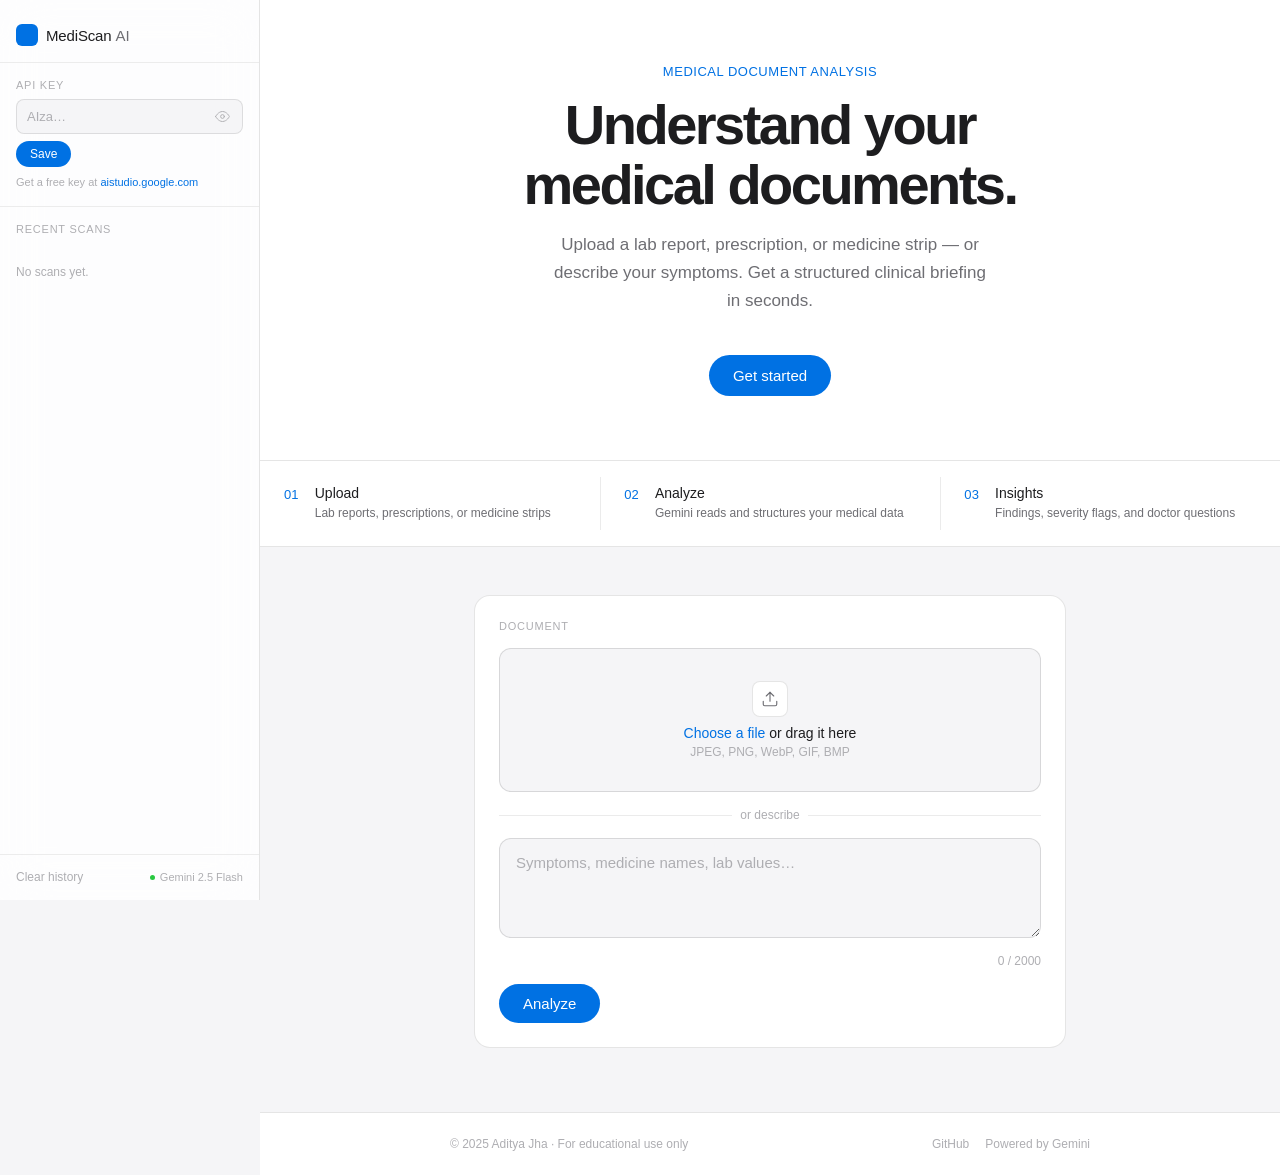
==== commit 4fc20899: "design: Apple-inspired overhaul — clean type, frosted sidebar, pill CTAs, single-panel results" ====
--- a/index.html
+++ b/index.html
@@ -5,237 +5,255 @@
   <meta name="viewport" content="width=device-width, initial-scale=1.0" />
   <title>MediScan AI — Medical Document Analyzer</title>
   <meta name="description" content="Upload a medical document or describe your symptoms and get an instant, structured AI analysis powered by Google Gemini 2.5 Flash." />
-
-  <!-- Open Graph / Social Sharing -->
   <meta property="og:type"        content="website" />
   <meta property="og:title"       content="MediScan AI — Medical Document Analyzer" />
-  <meta property="og:description" content="Upload lab reports, prescriptions, or describe symptoms to get instant AI-powered clinical briefings. Powered by Google Gemini." />
+  <meta property="og:description" content="Upload lab reports, prescriptions, or describe symptoms to get instant AI-powered clinical briefings." />
   <meta property="og:url"         content="https://adi-jha14.github.io/MediScan/" />
-  <meta property="og:image"       content="https://adi-jha14.github.io/MediScan/og-image.png" />
   <meta name="twitter:card"       content="summary_large_image" />
-  <meta name="twitter:title"      content="MediScan AI — Medical Document Analyzer" />
-  <meta name="twitter:description" content="Instant, structured AI analysis of medical documents and symptoms. Powered by Gemini 2.5 Flash." />
-
-  <!-- Favicon -->
-  <link rel="icon" href="data:image/svg+xml,<svg xmlns='http://www.w3.org/2000/svg' viewBox='0 0 100 100'><text y='.9em' font-size='90'>🩺</text></svg>" />
-
-  <!-- Google Font -->
-  <link rel="preconnect" href="https://fonts.googleapis.com" />
-  <link rel="preconnect" href="https://fonts.gstatic.com" crossorigin />
-  <link href="https://fonts.googleapis.com/css2?family=Inter:wght@300;400;500;600;700;800&display=swap" rel="stylesheet" />
-
+  <link rel="icon" href="data:image/svg+xml,<svg xmlns='http://www.w3.org/2000/svg' viewBox='0 0 32 32'><rect width='32' height='32' rx='8' fill='%230071e3'/><text y='24' x='4' font-size='22'>🩺</text></svg>" />
   <link rel="stylesheet" href="style.css" />
 </head>
 <body>
 
-  <!-- ═══ PAGE LOADER ══════════════════════════════════════════════════════ -->
+  <!-- PAGE LOADER -->
   <div id="page-loader" aria-hidden="true">
     <div class="loader-inner">
-      <div class="loader-icon">🩺</div>
-      <div class="loader-name">MediScan AI</div>
-      <div class="loader-tagline">Powered by Gemini 2.5 Flash</div>
-      <div class="loader-bar"><div class="loader-bar-fill"></div></div>
+      <div class="loader-logo-mark"></div>
+      <div class="loader-wordmark">MediScan AI</div>
+      <div class="loader-track"><div class="loader-fill"></div></div>
     </div>
   </div>
 
-  <!-- ═══ SIDEBAR ══════════════════════════════════════════════════════════ -->
-  <aside id="sidebar" role="complementary" aria-label="MediScan sidebar">
-
-    <div class="sidebar-logo">
-      <div class="logo-text">
-        <div class="logo-icon" aria-hidden="true">🩺</div>
-        <div>
-          <div class="logo-name">MediScan AI</div>
-          <div class="logo-tagline">Medical Document Analyzer</div>
-        </div>
-      </div>
-    </div>
+  <!-- SIDEBAR -->
+  <aside id="sidebar" role="complementary" aria-label="Sidebar">
+
+    <div class="sidebar-top">
+      <div class="sidebar-wordmark">
+        <div class="sidebar-logo-mark" aria-hidden="true"></div>
+        <span>MediScan <span class="wordmark-ai">AI</span></span>
+      </div>
+    </div>
+
+    <div class="sidebar-divider"></div>
 
     <!-- API Key -->
-    <div class="sidebar-section" style="margin-top:20px;">
-      <div class="sidebar-section-title">Your Gemini API Key</div>
-      <div class="api-key-wrap">
+    <div class="sidebar-group">
+      <div class="sidebar-group-label">API Key</div>
+      <div class="api-key-field">
         <input id="api-key-input" type="password" placeholder="AIza…"
-          autocomplete="off" spellcheck="false"
-          aria-label="Gemini API key" maxlength="120" />
-        <button id="toggle-api-key" class="icon-btn" aria-label="Show API key" title="Toggle visibility">👁️</button>
-        <button id="save-api-key" class="save-key-btn" aria-label="Save API key">Save</button>
-      </div>
-      <div id="api-key-status" class="api-key-status" role="status" aria-live="polite"></div>
-      <p class="api-key-hint">Get a free key at <a href="https://aistudio.google.com" target="_blank" rel="noopener">aistudio.google.com</a></p>
-    </div>
-
-    <!-- Session History -->
-    <div class="sidebar-section" style="margin-top:20px;">
-      <div class="sidebar-section-title">Scan History</div>
-    </div>
-    <div class="sidebar-history" aria-label="Session history">
-      <ul id="history-list" role="list" aria-label="Past scans"></ul>
+          autocomplete="off" spellcheck="false" aria-label="Gemini API key" maxlength="120" />
+        <button id="toggle-api-key" class="api-toggle-btn" aria-label="Show key" title="Toggle visibility">
+          <svg viewBox="0 0 24 24" fill="none" stroke="currentColor" stroke-width="1.5" stroke-linecap="round">
+            <path d="M1 12s4-8 11-8 11 8 11 8-4 8-11 8-11-8-11-8z"/><circle cx="12" cy="12" r="3"/>
+          </svg>
+        </button>
+      </div>
+      <div class="api-key-actions">
+        <button id="save-api-key" class="save-key-btn">Save</button>
+        <div id="api-key-status" class="api-key-status" role="status" aria-live="polite"></div>
+      </div>
+      <p class="sidebar-hint">Get a free key at <a href="https://aistudio.google.com" target="_blank" rel="noopener">aistudio.google.com</a></p>
+    </div>
+
+    <div class="sidebar-divider"></div>
+
+    <!-- History -->
+    <div class="sidebar-group" style="flex:1;overflow:hidden;display:flex;flex-direction:column;">
+      <div class="sidebar-group-label">Recent scans</div>
+      <div class="sidebar-history" aria-label="Scan history">
+        <ul id="history-list" role="list" aria-label="Past scans"></ul>
+      </div>
     </div>
 
     <!-- Sidebar Footer -->
+    <div class="sidebar-divider"></div>
     <div class="sidebar-footer">
-      <div class="sidebar-gemini-badge">
-        <span class="gemini-badge-dot"></span>
-        Powered by Google Gemini
-      </div>
-      <button id="clear-history-btn" aria-label="Clear all scan history">🗑 Clear History</button>
-    </div>
+      <button id="clear-history-btn" class="clear-btn" aria-label="Clear scan history">Clear history</button>
+      <div class="gemini-status">
+        <span class="gemini-dot" aria-hidden="true"></span>
+        Gemini 2.5 Flash
+      </div>
+    </div>
+
   </aside>
 
-  <!-- ═══ MOBILE TOP BAR ════════════════════════════════════════════════════ -->
+  <!-- MOBILE TOPBAR -->
   <div id="topbar" role="banner">
-    <button id="sidebar-toggle" aria-label="Open sidebar">☰</button>
-    <span class="topbar-title">🩺 MediScan AI</span>
+    <button id="sidebar-toggle" aria-label="Open sidebar">
+      <svg viewBox="0 0 24 24" fill="none" stroke="currentColor" stroke-width="1.5" stroke-linecap="round">
+        <line x1="3" y1="6" x2="21" y2="6"/><line x1="3" y1="12" x2="21" y2="12"/><line x1="3" y1="18" x2="21" y2="18"/>
+      </svg>
+    </button>
+    <div class="topbar-wordmark">
+      <div class="sidebar-logo-mark small" aria-hidden="true"></div>
+      <span>MediScan AI</span>
+    </div>
   </div>
 
   <div id="main-overlay" aria-hidden="true"></div>
 
-  <!-- ═══ MAIN CONTENT ══════════════════════════════════════════════════════ -->
+  <!-- MAIN CONTENT -->
   <main id="main-content" role="main">
 
-    <!-- ── Hero Section ─────────────────────────────────────────────────── -->
-    <section id="hero-section" aria-label="MediScan AI introduction">
+    <!-- HERO -->
+    <section id="hero-section" aria-label="MediScan AI">
       <div class="hero-inner">
-
-        <div class="hero-gemini-badge">
-          <span class="hero-gemini-dot"></span>
-          Powered by Gemini 2.5 Flash
-        </div>
-
-        <h1 class="hero-title">Medical Intelligence,<br><span>Instantly Delivered</span></h1>
-        <p class="hero-subtitle">
-          Upload any lab report, prescription, or medicine strip — or simply describe your symptoms.
-          Get a structured, AI-powered clinical briefing in seconds.
-        </p>
-
-        <div class="hero-steps" aria-label="How it works">
-          <div class="hero-step">
-            <div class="step-icon" aria-hidden="true">📁</div>
-            <div class="step-label">Upload Document</div>
-            <div class="step-desc">Lab reports, prescriptions, or medicine strips</div>
+        <div class="hero-eyebrow">Medical Document Analysis</div>
+        <h1 class="hero-title">Understand your<br>medical documents.</h1>
+        <p class="hero-body">Upload a lab report, prescription, or medicine strip — or describe your symptoms. Get a structured clinical briefing in seconds.</p>
+        <a href="#analyzer" id="hero-cta-btn" class="hero-cta">Get started</a>
+      </div>
+    </section>
+
+    <!-- HOW IT WORKS STRIP -->
+    <div class="steps-strip" aria-label="How it works">
+      <div class="step-item">
+        <div class="step-num">01</div>
+        <div class="step-info">
+          <div class="step-title">Upload</div>
+          <div class="step-desc">Lab reports, prescriptions, or medicine strips</div>
+        </div>
+      </div>
+      <div class="step-sep" aria-hidden="true"></div>
+      <div class="step-item">
+        <div class="step-num">02</div>
+        <div class="step-info">
+          <div class="step-title">Analyze</div>
+          <div class="step-desc">Gemini reads and structures your medical data</div>
+        </div>
+      </div>
+      <div class="step-sep" aria-hidden="true"></div>
+      <div class="step-item">
+        <div class="step-num">03</div>
+        <div class="step-info">
+          <div class="step-title">Insights</div>
+          <div class="step-desc">Findings, severity flags, and doctor questions</div>
+        </div>
+      </div>
+    </div>
+
+    <!-- ANALYZER -->
+    <div id="analyzer" class="content-shell">
+
+      <!-- Error banner -->
+      <div id="error-banner" role="alert" aria-live="assertive">
+        <svg class="error-icon" viewBox="0 0 24 24" fill="none" stroke="currentColor" stroke-width="1.5" stroke-linecap="round" aria-hidden="true">
+          <circle cx="12" cy="12" r="10"/><line x1="12" y1="8" x2="12" y2="12"/><line x1="12" y1="16" x2="12.01" y2="16"/>
+        </svg>
+        <span id="error-msg"></span>
+        <button id="error-close" aria-label="Dismiss">
+          <svg viewBox="0 0 24 24" fill="none" stroke="currentColor" stroke-width="2" stroke-linecap="round">
+            <line x1="18" y1="6" x2="6" y2="18"/><line x1="6" y1="6" x2="18" y2="18"/>
+          </svg>
+        </button>
+      </div>
+
+      <!-- Input panel -->
+      <div class="input-panel" aria-label="Document input">
+
+        <div class="panel-header-row">
+          <div class="panel-label">Document</div>
+        </div>
+
+        <!-- Drop zone -->
+        <div id="drop-zone" role="button" tabindex="0"
+          aria-label="Upload zone. Click or drag a file here.">
+          <div class="dz-icon-wrap" aria-hidden="true">
+            <svg viewBox="0 0 24 24" fill="none" stroke="currentColor" stroke-width="1.5" stroke-linecap="round">
+              <path d="M21 15v4a2 2 0 0 1-2 2H5a2 2 0 0 1-2-2v-4"/>
+              <polyline points="17 8 12 3 7 8"/>
+              <line x1="12" y1="3" x2="12" y2="15"/>
+            </svg>
           </div>
-          <div class="hero-step-arrow" aria-hidden="true">→</div>
-          <div class="hero-step">
-            <div class="step-icon" aria-hidden="true">🤖</div>
-            <div class="step-label">AI Analysis</div>
-            <div class="step-desc">Gemini reads and structures your medical data</div>
+          <div class="dz-label"><span>Choose a file</span> or drag it here</div>
+          <div class="dz-hint">JPEG, PNG, WebP, GIF, BMP</div>
+          <input id="file-input" type="file"
+            accept="image/jpeg,image/png,image/webp,image/gif,image/bmp"
+            style="display:none" aria-hidden="true" tabindex="-1" />
+
+          <!-- Preview -->
+          <div id="image-preview" role="img" aria-label="Image preview">
+            <img id="preview-img" alt="Selected medical document" />
+            <div class="preview-info">
+              <div class="preview-name" id="preview-name"></div>
+              <div class="preview-size" id="preview-size"></div>
+            </div>
+            <button id="remove-image" aria-label="Remove image">Remove</button>
           </div>
-          <div class="hero-step-arrow" aria-hidden="true">→</div>
-          <div class="hero-step">
-            <div class="step-icon" aria-hidden="true">📋</div>
-            <div class="step-label">Get Insights</div>
-            <div class="step-desc">Findings, severity flags & doctor questions</div>
-          </div>
-        </div>
-
-        <a href="#analyzer" class="hero-cta" id="hero-cta-btn">
-          Start Analyzing
-          <span class="hero-cta-arrow" aria-hidden="true">↓</span>
-        </a>
-
-      </div>
-    </section>
-
-    <!-- ── Analyzer Section ──────────────────────────────────────────────── -->
-    <div id="analyzer" class="content-area">
-
-      <h2 class="page-title">Medical Analysis</h2>
-      <p class="page-subtitle">Upload a document or describe your symptoms for an AI-powered analysis.</p>
-
-      <!-- Error Banner -->
-      <div id="error-banner" role="alert" aria-live="assertive">
-        <span class="error-icon" aria-hidden="true">⚠️</span>
-        <span id="error-msg"></span>
-        <button id="error-close" class="error-close-btn" aria-label="Dismiss error">✕</button>
-      </div>
-
-      <!-- Input Section -->
-      <section class="input-section" aria-label="Document input">
-
-        <div class="input-card">
-          <div class="input-card-title"><span aria-hidden="true">📁</span> Upload Medical Document</div>
-          <div id="drop-zone" role="button" tabindex="0"
-            aria-label="Drop zone for medical document image. Click or drag a file here.">
-            <span class="drop-zone-icon" aria-hidden="true">🖼️</span>
-            <span class="drop-zone-label">Drag &amp; drop your medical image here</span>
-            <span class="drop-zone-hint">or <strong tabindex="0" role="button">choose a file</strong> · JPEG, PNG, WebP, GIF, BMP</span>
-            <input id="file-input" type="file"
-              accept="image/jpeg,image/png,image/webp,image/gif,image/bmp"
-              style="display:none" aria-hidden="true" tabindex="-1" />
-            <div id="image-preview" role="img" aria-label="Selected image preview">
-              <img id="preview-img" alt="Selected medical document thumbnail" />
-              <div class="preview-meta">
-                <div class="preview-filename" id="preview-name">filename.jpg</div>
-                <div class="preview-filesize" id="preview-size">2.1 MB</div>
-              </div>
-              <button id="remove-image" aria-label="Remove selected image">Remove</button>
-            </div>
-          </div>
-          <div id="compression-note" role="status" aria-live="polite">
-            ⚠️ Image exceeds 4 MB — it will be automatically compressed before analysis.
-          </div>
-        </div>
-
-        <div class="input-card">
-          <div class="input-card-title"><span aria-hidden="true">✏️</span> Describe Symptoms or Medicine Name</div>
-          <div class="textarea-wrap">
-            <textarea id="symptoms-input"
-              placeholder="E.g. 'Persistent cough for 3 weeks, mild fever at night, fatigue…' or paste medicine names, lab values, dosages…"
-              maxlength="2000" aria-label="Symptom description or medicine names" spellcheck="true"></textarea>
-          </div>
-          <div class="char-count" id="char-count" aria-live="polite">0 / 2000</div>
-        </div>
-
-      </section>
-
-      <button id="analyze-btn" aria-label="Analyze medical document">
-        <span class="btn-spinner" id="analyze-btn-spinner" aria-hidden="true"></span>
-        <span id="analyze-btn-text">Analyze</span>
-        <span aria-hidden="true" style="font-size:1.1rem">→</span>
-      </button>
+        </div>
+
+        <div id="compression-note" role="status" aria-live="polite">
+          <svg viewBox="0 0 24 24" fill="none" stroke="currentColor" stroke-width="1.5" stroke-linecap="round" style="width:13px;height:13px;flex-shrink:0" aria-hidden="true">
+            <path d="M10.29 3.86L1.82 18a2 2 0 0 0 1.71 3h16.94a2 2 0 0 0 1.71-3L13.71 3.86a2 2 0 0 0-3.42 0z"/>
+            <line x1="12" y1="9" x2="12" y2="13"/><line x1="12" y1="17" x2="12.01" y2="17"/>
+          </svg>
+          Image exceeds 4 MB — it will be automatically compressed before analysis.
+        </div>
+
+        <!-- Or divider -->
+        <div class="or-divider" aria-hidden="true">
+          <div class="or-line"></div>
+          <div class="or-text">or describe</div>
+          <div class="or-line"></div>
+        </div>
+
+        <!-- Textarea -->
+        <textarea id="symptoms-input"
+          placeholder="Symptoms, medicine names, lab values…"
+          maxlength="2000" aria-label="Symptom or medicine description" spellcheck="true"></textarea>
+        <div class="char-count" id="char-count" aria-live="polite">0 / 2000</div>
+
+        <!-- Analyze -->
+        <div class="analyze-row">
+          <button id="analyze-btn" aria-label="Analyze medical document">
+            <span class="btn-spinner" id="analyze-btn-spinner" aria-hidden="true"></span>
+            <span id="analyze-btn-text">Analyze</span>
+          </button>
+        </div>
+
+      </div><!-- /input-panel -->
 
       <!-- Results -->
       <section id="results-section" aria-label="Analysis results" aria-live="polite">
-        <div class="results-heading-row">
-          <h3 class="results-heading"><span aria-hidden="true">✅</span> Analysis Results</h3>
-          <button id="export-pdf-btn" aria-label="Export results as PDF">
-            <span aria-hidden="true">📄</span> Export PDF
+        <div class="results-header-row">
+          <div class="results-header-label">Analysis results</div>
+          <button id="export-pdf-btn" aria-label="Export as PDF">
+            <svg viewBox="0 0 24 24" fill="none" stroke="currentColor" stroke-width="1.5" stroke-linecap="round" aria-hidden="true" style="width:13px;height:13px">
+              <path d="M21 15v4a2 2 0 0 1-2 2H5a2 2 0 0 1-2-2v-4"/>
+              <polyline points="7 10 12 15 17 10"/>
+              <line x1="12" y1="15" x2="12" y2="3"/>
+            </svg>
+            Export
           </button>
         </div>
         <div id="results-container" role="region" aria-label="Result cards"></div>
       </section>
 
-    </div><!-- /#analyzer -->
-
-    <!-- ── Footer ────────────────────────────────────────────────────────── -->
+    </div><!-- /content-shell -->
+
+    <!-- FOOTER -->
     <footer id="site-footer" role="contentinfo">
       <div class="footer-inner">
-        <div class="footer-left">
-          <span class="footer-brand">🩺 MediScan AI</span>
-          <span class="footer-copy">© 2025 Aditya Jha · For educational purposes only</span>
-        </div>
-        <div class="footer-right">
-          <a href="https://github.com/adi-jha14/MediScan" target="_blank" rel="noopener" class="footer-link">GitHub →</a>
-          <a href="https://aistudio.google.com" target="_blank" rel="noopener" class="gemini-footer-badge">
-            <span>✦</span> Powered by Google Gemini
-          </a>
+        <span>© 2025 Aditya Jha · For educational use only</span>
+        <div class="footer-links">
+          <a href="https://github.com/adi-jha14/MediScan" target="_blank" rel="noopener">GitHub</a>
+          <a href="https://ai.google.dev" target="_blank" rel="noopener">Powered by Gemini</a>
         </div>
       </div>
     </footer>
 
-  </main><!-- /#main-content -->
-
-  <!-- ═══ LOADING OVERLAY ═══════════════════════════════════════════════════ -->
-  <div id="loading-overlay" role="dialog" aria-modal="true" aria-label="Analyzing your medical data" aria-live="assertive">
-    <div class="loading-box">
-      <div class="loading-spinner-large" aria-hidden="true"></div>
-      <div class="loading-title">Analyzing your medical data…</div>
-      <div class="loading-subtitle">Gemini AI is reading your document.<br />This usually takes 5–15 seconds.</div>
+  </main>
+
+  <!-- LOADING OVERLAY -->
+  <div id="loading-overlay" role="dialog" aria-modal="true" aria-label="Analyzing" aria-live="assertive">
+    <div class="loading-panel">
+      <div class="loading-spinner" aria-hidden="true"></div>
+      <div class="loading-title">Analyzing…</div>
+      <div class="loading-sub">Usually takes 5–15 seconds</div>
     </div>
   </div>
 
-  <!-- ═══ TOAST ════════════════════════════════════════════════════════════ -->
+  <!-- TOAST -->
   <div id="toast-container" aria-live="polite" aria-atomic="false"></div>
 
   <script src="api.js"></script>
--- a/style.css
+++ b/style.css
@@ -1,96 +1,108 @@
 /* ============================================================
-   style.css — MediScan AI  (Professional Edition)
+   style.css — MediScan AI  (Apple-Inspired Edition)
    ============================================================ */
 
-@import url("https://fonts.googleapis.com/css2?family=Inter:wght@300;400;500;600;700;800&display=swap");
-
-/* ── Design Tokens ───────────────────────────────────────── */
+/* ── Design Tokens ─────────────────────────────────────────── */
 :root {
-  --navy-900: #0a1628;
-  --navy-800: #0f2044;
-  --navy-700: #152b5e;
-  --navy-600: #1c3a7a;
-  --navy-400: #3a6bbd;
-  --navy-300: #5a8cd6;
-  --navy-100: #cfe0f7;
-
-  --green-bg:  #d1fae5; --green-fg:  #065f46; --green-mid: #10b981;
-  --amber-bg:  #fef3c7; --amber-fg:  #92400e; --amber-mid: #f59e0b;
-  --red-bg:    #fee2e2; --red-fg:    #991b1b; --red:       #ef4444; --red-mid: #dc2626;
-  --urgent-bg: #fff1f2; --urgent-fg: #9f1239; --urgent-accent: #f43f5e;
-
-  --white:   #ffffff;
-  --surface: #f8faff;
-  --border:  #e2e8f4;
-  --border-md: #cbd5e1;
-  --text-primary:   #0f172a;
-  --text-secondary: #475569;
-  --text-muted:     #94a3b8;
-
-  --sidebar-w: 300px;
-  --radius-sm: 8px; --radius-md: 12px; --radius-lg: 18px; --radius-xl: 24px;
-
-  --shadow-sm: 0 1px 3px rgba(10,22,40,.07), 0 1px 2px rgba(10,22,40,.04);
-  --shadow-md: 0 4px 16px rgba(10,22,40,.10), 0 2px 6px rgba(10,22,40,.06);
-  --shadow-lg: 0 10px 40px rgba(10,22,40,.14), 0 4px 12px rgba(10,22,40,.08);
-  --transition: .2s cubic-bezier(.4,0,.2,1);
-}
-
-/* ── Reset ───────────────────────────────────────────────── */
+  /* Brand */
+  --blue:       #0071e3;
+  --blue-hover: #0077ed;
+
+  /* Text — Apple scale */
+  --t1: #1d1d1f;
+  --t2: #6e6e73;
+  --t3: #aeaeb2;
+
+  /* Backgrounds */
+  --bg-page:  #f5f5f7;
+  --bg-card:  #ffffff;
+
+  /* Borders */
+  --bd-light: rgba(0,0,0,0.08);
+  --bd-mid:   rgba(0,0,0,0.15);
+  --bd-half:  0.5px solid rgba(0,0,0,0.10);
+
+  /* Severity */
+  --sev-low-bg: #f1fdf4; --sev-low-fg: #1a7f37; --sev-low-bd: #bbf7d0;
+  --sev-mod-bg: #fff8f0; --sev-mod-fg: #8a4500; --sev-mod-bd: #fed7aa;
+  --sev-hi-bg:  #fff1f0; --sev-hi-fg:  #c0392b; --sev-hi-bd:  #fecaca;
+  --sev-urg-bg: #fff0f3; --sev-urg-fg: #9f1239; --sev-urg-bd: #fecdd3;
+
+  /* Layout */
+  --sidebar-w: 260px;
+
+  /* Spacing — 8pt grid */
+  --s1: 8px; --s2: 16px; --s3: 24px; --s4: 32px;
+  --s5: 40px; --s6: 48px; --s8: 64px;
+
+  /* Type */
+  --font: -apple-system, BlinkMacSystemFont, "SF Pro Display", "SF Pro Text",
+          "Helvetica Neue", Arial, sans-serif;
+
+  /* Radius */
+  --r-sm:   8px;
+  --r-md:   12px;
+  --r-lg:   16px;
+  --r-pill: 980px;
+
+  --ease: cubic-bezier(0.4,0,0.2,1);
+  --dur:  0.2s;
+}
+
+/* ── Reset ─────────────────────────────────────────────────── */
 *, *::before, *::after { box-sizing: border-box; margin: 0; padding: 0; }
 html { scroll-behavior: smooth; }
 body {
-  font-family: "Inter", system-ui, -apple-system, sans-serif;
-  background: var(--surface);
-  color: var(--text-primary);
+  font-family: var(--font);
+  background: var(--bg-page);
+  color: var(--t1);
   min-height: 100vh;
   display: flex;
+  -webkit-font-smoothing: antialiased;
+  -moz-osx-font-smoothing: grayscale;
   overflow-x: hidden;
-  -webkit-font-smoothing: antialiased;
-}
+}
+a { text-decoration: none; color: var(--blue); }
+button { font-family: var(--font); cursor: pointer; }
 
 /* ── Page Loader ─────────────────────────────────────────── */
 #page-loader {
-  position: fixed;
-  inset: 0;
-  background: var(--navy-900);
+  position: fixed; inset: 0;
+  background: var(--bg-card);
   z-index: 9999;
-  display: flex;
-  align-items: center;
-  justify-content: center;
-  transition: opacity .55s ease, visibility .55s ease;
+  display: flex; align-items: center; justify-content: center;
+  transition: opacity .5s var(--ease), visibility .5s var(--ease);
 }
 #page-loader.fade-out { opacity: 0; visibility: hidden; pointer-events: none; }
 
-.loader-inner { text-align: center; }
-
-.loader-icon {
-  font-size: 3.6rem;
-  display: block;
-  margin-bottom: 16px;
-  animation: loaderPulse 1.6s ease-in-out infinite;
-}
-@keyframes loaderPulse {
-  0%, 100% { transform: scale(1); }
-  50%       { transform: scale(1.12); }
-}
-
-.loader-name    { font-size: 1.6rem; font-weight: 800; color: #fff; letter-spacing: -.03em; margin-bottom: 6px; }
-.loader-tagline { font-size: .78rem; color: rgba(255,255,255,.35); letter-spacing: .06em; text-transform: uppercase; margin-bottom: 28px; }
-
-.loader-bar {
-  width: 180px;
-  height: 3px;
-  background: rgba(255,255,255,.08);
+.loader-inner { display: flex; flex-direction: column; align-items: center; gap: var(--s2); }
+
+.loader-logo-mark {
+  width: 48px; height: 48px;
+  background: var(--blue);
+  border-radius: 12px;
+  animation: loaderPop 1.2s var(--ease) infinite;
+}
+@keyframes loaderPop {
+  0%, 100% { transform: scale(1); opacity: 1; }
+  50%       { transform: scale(.9); opacity: .7; }
+}
+
+.loader-wordmark {
+  font-size: 17px; font-weight: 500;
+  color: var(--t1); letter-spacing: -.02em;
+}
+
+.loader-track {
+  width: 120px; height: 2px;
+  background: var(--bd-light);
+  border-radius: 999px; overflow: hidden;
+}
+.loader-fill {
+  height: 100%;
+  background: var(--blue);
   border-radius: 999px;
-  overflow: hidden;
-  margin: 0 auto;
-}
-.loader-bar-fill {
-  height: 100%;
-  background: linear-gradient(90deg, var(--navy-400), #6dd5fa);
-  border-radius: 999px;
-  animation: loaderFill 1.1s ease forwards;
+  animation: loaderFill 1s var(--ease) forwards;
 }
 @keyframes loaderFill { from { width: 0; } to { width: 100%; } }
 
@@ -98,567 +110,630 @@
 #sidebar {
   width: var(--sidebar-w);
   min-height: 100vh;
-  background: var(--navy-900);
-  display: flex;
-  flex-direction: column;
-  position: fixed;
-  top: 0; left: 0; height: 100%;
+  position: fixed; top: 0; left: 0; height: 100%;
   z-index: 200;
-  transition: transform var(--transition);
-  box-shadow: 4px 0 30px rgba(0,0,0,.25);
-}
-
-.sidebar-logo { padding: 28px 24px 20px; border-bottom: 1px solid rgba(255,255,255,.08); }
-.logo-text { display: flex; align-items: center; gap: 10px; }
-.logo-icon {
-  width: 40px; height: 40px;
-  background: linear-gradient(135deg, var(--navy-400), #6dd5fa);
-  border-radius: var(--radius-sm);
-  display: flex; align-items: center; justify-content: center;
-  font-size: 20px;
-  box-shadow: 0 4px 12px rgba(58,107,189,.4);
+  background: rgba(255,255,255,0.82);
+  backdrop-filter: blur(24px) saturate(180%);
+  -webkit-backdrop-filter: blur(24px) saturate(180%);
+  border-right: var(--bd-half);
+  display: flex; flex-direction: column;
+  transition: transform var(--dur) var(--ease);
+}
+
+/* Logo / Wordmark */
+.sidebar-top { padding: var(--s3) var(--s2) var(--s2); }
+
+.sidebar-wordmark {
+  display: flex; align-items: center; gap: 8px;
+  font-size: 15px; font-weight: 500; color: var(--t1);
+  letter-spacing: -.01em;
+}
+.sidebar-logo-mark {
+  width: 22px; height: 22px;
+  background: var(--blue);
+  border-radius: 6px;
   flex-shrink: 0;
 }
-.logo-name { font-size: 1.1rem; font-weight: 800; color: #fff; letter-spacing: -.02em; }
-.logo-tagline { font-size: .65rem; color: var(--navy-100); opacity: .5; letter-spacing: .05em; text-transform: uppercase; margin-top: 2px; }
-
-.sidebar-section { padding: 0 20px; }
-.sidebar-section-title { font-size: .66rem; font-weight: 700; letter-spacing: .09em; text-transform: uppercase; color: rgba(255,255,255,.35); margin-bottom: 10px; }
+.sidebar-logo-mark.small { width: 18px; height: 18px; border-radius: 5px; }
+.wordmark-ai { color: var(--t2); font-weight: 400; }
+
+/* Divider */
+.sidebar-divider { height: 0.5px; background: rgba(0,0,0,0.07); margin: 0; }
+
+/* Groups */
+.sidebar-group { padding: var(--s2); }
+.sidebar-group-label {
+  font-size: 11px; font-weight: 500; letter-spacing: .07em;
+  text-transform: uppercase; color: var(--t3);
+  margin-bottom: var(--s1);
+}
 
 /* API Key */
-.api-key-wrap {
+.api-key-field {
   display: flex; align-items: center; gap: 6px;
-  background: rgba(255,255,255,.06);
-  border: 1px solid rgba(255,255,255,.1);
-  border-radius: var(--radius-sm);
-  padding: 4px 4px 4px 12px;
-  transition: border-color var(--transition);
-}
-.api-key-wrap:focus-within { border-color: var(--navy-400); background: rgba(255,255,255,.09); }
+  background: var(--bg-page);
+  border: var(--bd-half);
+  border-radius: var(--r-sm);
+  padding: 7px 10px;
+  transition: border-color var(--dur);
+}
+.api-key-field:focus-within { border-color: rgba(0,113,227,.5); }
 
 #api-key-input {
   flex: 1; background: transparent; border: none; outline: none;
-  color: #fff; font-size: .82rem; font-family: "Inter", monospace; min-width: 0;
-}
-#api-key-input::placeholder { color: rgba(255,255,255,.3); }
-
-.icon-btn {
-  background: transparent; border: none; cursor: pointer;
-  font-size: 1rem; color: rgba(255,255,255,.5);
-  padding: 4px 6px; border-radius: 6px; line-height: 1;
-  transition: background var(--transition), color var(--transition);
-}
-.icon-btn:hover { background: rgba(255,255,255,.1); color: #fff; }
+  font-family: var(--font); font-size: 13px; color: var(--t1); min-width: 0;
+}
+#api-key-input::placeholder { color: var(--t3); }
+
+.api-toggle-btn {
+  background: transparent; border: none; padding: 2px;
+  color: var(--t3); display: flex; align-items: center;
+  transition: color var(--dur);
+}
+.api-toggle-btn svg { width: 15px; height: 15px; }
+.api-toggle-btn:hover { color: var(--t1); }
+
+.api-key-actions { display: flex; align-items: center; gap: var(--s1); margin-top: 7px; }
 
 .save-key-btn {
-  background: var(--navy-600); border: none; color: #fff;
-  font-size: .72rem; font-weight: 700; padding: 7px 12px;
-  border-radius: 6px; cursor: pointer; white-space: nowrap;
-  transition: background var(--transition), transform var(--transition);
-}
-.save-key-btn:hover { background: var(--navy-400); transform: translateY(-1px); }
+  background: var(--blue); color: #fff; border: none;
+  font-size: 12px; font-weight: 500;
+  padding: 6px 14px; border-radius: var(--r-pill);
+  transition: background var(--dur);
+}
+.save-key-btn:hover { background: var(--blue-hover); }
 
 .api-key-status {
-  font-size: .72rem; margin-top: 7px; display: none;
-  border-radius: 4px; padding: 4px 8px;
-}
-.api-key-status.success { color: var(--green-mid); background: rgba(16,185,129,.1); }
-.api-key-status.error   { color: var(--red); background: rgba(239,68,68,.1); }
-
-.api-key-hint {
-  font-size: .68rem; color: rgba(255,255,255,.28);
-  margin-top: 8px; line-height: 1.5;
-}
-.api-key-hint a { color: var(--navy-300); text-decoration: none; }
-.api-key-hint a:hover { text-decoration: underline; }
+  font-size: 12px; display: none;
+}
+.api-key-status.success { color: #1a7f37; }
+.api-key-status.error   { color: #c0392b; }
+
+.sidebar-hint {
+  font-size: 11px; color: var(--t3);
+  margin-top: 7px; line-height: 1.5;
+}
+.sidebar-hint a { color: var(--blue); }
 
 /* History */
-.sidebar-history { flex: 1; overflow-y: auto; padding: 0 12px; margin-top: 12px; }
-.sidebar-history::-webkit-scrollbar { width: 4px; }
-.sidebar-history::-webkit-scrollbar-thumb { background: rgba(255,255,255,.1); border-radius: 4px; }
-
-#history-list { list-style: none; display: flex; flex-direction: column; gap: 6px; }
+.sidebar-history {
+  flex: 1; overflow-y: auto; margin-top: 4px;
+}
+.sidebar-history::-webkit-scrollbar { width: 3px; }
+.sidebar-history::-webkit-scrollbar-thumb { background: rgba(0,0,0,.1); border-radius: 3px; }
+
+#history-list { list-style: none; }
 
 .history-empty {
-  font-size: .78rem; color: rgba(255,255,255,.25);
-  text-align: center; padding: 28px 16px; line-height: 1.6;
+  font-size: 12px; color: var(--t3);
+  padding: var(--s2) 0; line-height: 1.6;
 }
 
 .history-item {
-  padding: 11px 13px; border-radius: var(--radius-sm); cursor: pointer;
-  background: rgba(255,255,255,.04); border: 1px solid transparent;
-  transition: background var(--transition), border-color var(--transition);
-}
-.history-item:hover  { background: rgba(255,255,255,.09); border-color: rgba(255,255,255,.1); }
-.history-item.active { background: rgba(90,140,214,.15); border-color: var(--navy-400); }
-
-.history-header { display: flex; justify-content: space-between; align-items: center; gap: 6px; margin-bottom: 4px; }
-.history-doc-type { font-size: .76rem; font-weight: 600; color: var(--navy-100); white-space: nowrap; overflow: hidden; text-overflow: ellipsis; }
-.history-summary { font-size: .7rem; color: rgba(255,255,255,.35); line-height: 1.45; display: -webkit-box; -webkit-line-clamp: 2; -webkit-box-orient: vertical; overflow: hidden; }
-.history-time { font-size: .63rem; color: rgba(255,255,255,.22); margin-top: 5px; }
+  display: flex; align-items: center; gap: 10px;
+  padding: 8px 10px; border-radius: var(--r-sm); cursor: pointer;
+  transition: background var(--dur);
+}
+.history-item:hover  { background: rgba(0,0,0,0.04); }
+.history-item.active { background: rgba(0,113,227,.08); }
+
+.h-dot {
+  width: 6px; height: 6px; border-radius: 50%; flex-shrink: 0;
+}
+.h-dot-low  { background: #28c840; }
+.h-dot-mod  { background: #ff9500; }
+.h-dot-hi   { background: #ff3b30; }
+.h-dot-urg  { background: #ff2d55; }
+
+.h-text { flex: 1; min-width: 0; }
+.h-name { font-size: 12px; font-weight: 500; color: var(--t1); white-space: nowrap; overflow: hidden; text-overflow: ellipsis; }
+.h-time { font-size: 11px; color: var(--t3); margin-top: 1px; }
 
 /* Sidebar Footer */
-.sidebar-footer { padding: 14px 20px 20px; border-top: 1px solid rgba(255,255,255,.07); display: flex; flex-direction: column; gap: 10px; }
-
-.sidebar-gemini-badge {
+.sidebar-footer {
+  padding: var(--s2);
+  display: flex; align-items: center; justify-content: space-between; gap: 8px;
+}
+
+.clear-btn {
+  font-size: 12px; color: var(--t3);
+  background: none; border: none; padding: 0;
+  transition: color var(--dur);
+}
+.clear-btn:hover { color: #ff3b30; }
+
+.gemini-status {
+  font-size: 11px; color: var(--t3);
+  display: flex; align-items: center; gap: 5px;
+}
+.gemini-dot {
+  width: 5px; height: 5px; border-radius: 50%;
+  background: #28c840;
+  animation: gPulse 2.5s ease-in-out infinite;
+}
+@keyframes gPulse { 0%,100% { opacity:1; } 50% { opacity:.3; } }
+
+/* ── Mobile Top Bar ─────────────────────────────────────── */
+#topbar {
+  display: none; align-items: center; gap: var(--s2);
+  padding: 12px var(--s2);
+  background: rgba(255,255,255,.85);
+  backdrop-filter: blur(20px);
+  -webkit-backdrop-filter: blur(20px);
+  border-bottom: var(--bd-half);
+  position: sticky; top: 0; z-index: 100;
+}
+
+#sidebar-toggle {
+  background: none; border: 1.5px solid var(--bd-mid);
+  border-radius: var(--r-sm); padding: 7px 8px;
+  color: var(--t1); display: flex; align-items: center;
+}
+#sidebar-toggle svg { width: 16px; height: 16px; }
+
+.topbar-wordmark {
   display: flex; align-items: center; gap: 7px;
-  font-size: .68rem; color: rgba(255,255,255,.35);
-  letter-spacing: .04em;
-}
-.gemini-badge-dot {
-  width: 6px; height: 6px; border-radius: 50%;
-  background: #4ade80;
-  animation: geminiPulse 2.2s ease-in-out infinite;
-  flex-shrink: 0;
-}
-@keyframes geminiPulse { 0%, 100% { opacity: 1; } 50% { opacity: .3; } }
-
-#clear-history-btn {
-  width: 100%; background: transparent;
-  border: 1px solid rgba(255,255,255,.1);
-  color: rgba(255,255,255,.4); font-size: .74rem;
-  font-family: "Inter", sans-serif; padding: 9px;
-  border-radius: var(--radius-sm); cursor: pointer;
-  transition: background var(--transition), color var(--transition), border-color var(--transition);
-}
-#clear-history-btn:hover { background: rgba(239,68,68,.12); border-color: rgba(239,68,68,.35); color: #fca5a5; }
-
-/* ── Mobile Top Bar ──────────────────────────────────────── */
-#topbar {
-  display: none; align-items: center; gap: 14px;
-  padding: 14px 20px; background: var(--white);
-  border-bottom: 1px solid var(--border);
-  position: sticky; top: 0; z-index: 100;
-  box-shadow: var(--shadow-sm);
-}
-#sidebar-toggle {
-  background: transparent; border: 1.5px solid var(--border-md);
-  border-radius: var(--radius-sm); padding: 7px 10px;
-  cursor: pointer; font-size: 1.1rem; color: var(--navy-900);
-  transition: background var(--transition);
-}
-#sidebar-toggle:hover { background: var(--surface); }
-.topbar-title { font-size: 1rem; font-weight: 700; color: var(--navy-900); }
+  font-size: 15px; font-weight: 500; color: var(--t1);
+}
 
 #main-overlay {
   display: none; position: fixed; inset: 0;
-  background: rgba(0,0,0,.5); z-index: 150;
-  opacity: 0; transition: opacity var(--transition);
+  background: rgba(0,0,0,.35); z-index: 150;
+  opacity: 0; transition: opacity var(--dur) var(--ease);
   backdrop-filter: blur(2px);
 }
 #main-overlay.visible { opacity: 1; }
 
-/* ── Main Content ────────────────────────────────────────── */
-#main-content { flex: 1; margin-left: var(--sidebar-w); min-height: 100vh; display: flex; flex-direction: column; }
-
-/* ── Hero Section ────────────────────────────────────────── */
+/* ── Main Content ──────────────────────────────────────── */
+#main-content {
+  flex: 1;
+  margin-left: var(--sidebar-w);
+  min-height: 100vh;
+  display: flex; flex-direction: column;
+}
+
+/* ── Hero ─────────────────────────────────────────────── */
 #hero-section {
-  background: linear-gradient(140deg, var(--navy-900) 0%, var(--navy-700) 55%, #1d4490 100%);
-  padding: 80px 32px 88px;
-  position: relative;
-  overflow: hidden;
+  background: var(--bg-card);
+  border-bottom: var(--bd-half);
+  padding: var(--s8) var(--s4);
   text-align: center;
 }
 
-#hero-section::before {
-  content: "";
-  position: absolute; inset: 0;
-  background:
-    radial-gradient(ellipse at 15% 50%, rgba(58,107,189,.25) 0%, transparent 55%),
-    radial-gradient(ellipse at 85% 40%, rgba(109,213,250,.12) 0%, transparent 55%);
-  pointer-events: none;
-}
-#hero-section::after {
-  content: "";
-  position: absolute; inset: 0;
-  background-image:
-    linear-gradient(rgba(255,255,255,.025) 1px, transparent 1px),
-    linear-gradient(90deg, rgba(255,255,255,.025) 1px, transparent 1px);
-  background-size: 50px 50px;
-  pointer-events: none;
-}
-
-.hero-inner { position: relative; z-index: 1; max-width: 680px; margin: 0 auto; }
-
-.hero-gemini-badge {
-  display: inline-flex; align-items: center; gap: 7px;
-  background: rgba(255,255,255,.08);
-  border: 1px solid rgba(255,255,255,.18);
-  border-radius: 999px; padding: 6px 16px;
-  font-size: .72rem; font-weight: 600;
-  color: rgba(255,255,255,.75);
-  letter-spacing: .07em; text-transform: uppercase;
-  margin-bottom: 24px;
-  backdrop-filter: blur(8px);
-}
-.hero-gemini-dot {
-  width: 6px; height: 6px; border-radius: 50%;
-  background: #4ade80;
-  animation: geminiPulse 2s ease-in-out infinite;
+.hero-inner { max-width: 560px; margin: 0 auto; }
+
+.hero-eyebrow {
+  font-size: 13px; font-weight: 500; letter-spacing: .04em;
+  text-transform: uppercase; color: var(--blue);
+  margin-bottom: var(--s2);
 }
 
 .hero-title {
-  font-size: clamp(2rem, 5vw, 3.2rem);
-  font-weight: 800;
-  color: #fff;
-  letter-spacing: -.04em;
-  line-height: 1.1;
-  margin-bottom: 18px;
-}
-.hero-title span {
-  background: linear-gradient(130deg, #6dd5fa 0%, #a8edea 100%);
-  -webkit-background-clip: text;
-  -webkit-text-fill-color: transparent;
-  background-clip: text;
-}
-
-.hero-subtitle {
-  font-size: 1.02rem;
-  color: rgba(255,255,255,.6);
-  line-height: 1.7;
-  margin-bottom: 52px;
-  max-width: 500px;
-  margin-left: auto; margin-right: auto;
-}
-
-.hero-steps {
-  display: flex; align-items: center; justify-content: center;
-  gap: 10px; margin-bottom: 48px; flex-wrap: wrap;
-}
-
-.hero-step {
-  background: rgba(255,255,255,.07);
-  border: 1px solid rgba(255,255,255,.12);
-  border-radius: 14px;
-  padding: 18px 20px;
-  width: 160px;
-  backdrop-filter: blur(10px);
-  transition: background var(--transition), transform var(--transition);
-}
-.hero-step:hover { background: rgba(255,255,255,.13); transform: translateY(-3px); }
-
-.step-icon  { font-size: 1.75rem; margin-bottom: 8px; }
-.step-label { font-size: .82rem; font-weight: 700; color: #fff; margin-bottom: 4px; }
-.step-desc  { font-size: .7rem; color: rgba(255,255,255,.42); line-height: 1.45; }
-
-.hero-step-arrow { font-size: 1.3rem; color: rgba(255,255,255,.22); flex-shrink: 0; }
+  font-size: clamp(2.4rem, 5vw, 3.5rem);
+  font-weight: 600;
+  color: var(--t1);
+  letter-spacing: -.045em;
+  line-height: 1.07;
+  margin-bottom: var(--s2);
+}
+
+.hero-body {
+  font-size: 17px;
+  color: var(--t2);
+  line-height: 1.65;
+  max-width: 440px;
+  margin: 0 auto var(--s5);
+}
 
 .hero-cta {
-  display: inline-flex; align-items: center; gap: 10px;
-  background: #ffffff; color: var(--navy-900);
-  font-family: "Inter", sans-serif;
-  font-size: .95rem; font-weight: 700;
-  padding: 16px 36px; border-radius: var(--radius-md);
-  text-decoration: none;
-  transition: transform var(--transition), box-shadow var(--transition);
-  box-shadow: 0 8px 36px rgba(0,0,0,.35);
-  letter-spacing: .01em;
-}
-.hero-cta:hover { transform: translateY(-3px); box-shadow: 0 14px 44px rgba(0,0,0,.45); }
-.hero-cta-arrow { font-size: 1.1rem; transition: transform var(--transition); }
-.hero-cta:hover .hero-cta-arrow { transform: translateY(4px); }
-
-/* ── Content Area ────────────────────────────────────────── */
-.content-area { max-width: 760px; width: 100%; margin: 0 auto; padding: 40px 24px 60px; }
-
-.page-title { font-size: 1.65rem; font-weight: 800; color: var(--navy-900); letter-spacing: -.03em; margin-bottom: 4px; }
-.page-subtitle { font-size: .88rem; color: var(--text-secondary); margin-bottom: 30px; }
-
-/* ── Error Banner ────────────────────────────────────────── */
+  display: inline-flex; align-items: center;
+  background: var(--blue); color: #fff;
+  font-size: 15px; font-weight: 400;
+  padding: 12px 24px; border-radius: var(--r-pill);
+  transition: background var(--dur), transform var(--dur);
+}
+.hero-cta:hover { background: var(--blue-hover); transform: none; color: #fff; }
+
+/* ── Steps Strip ────────────────────────────────────────── */
+.steps-strip {
+  display: flex; align-items: stretch;
+  background: var(--bg-card);
+  border-bottom: var(--bd-half);
+}
+
+.step-item {
+  flex: 1; display: flex; align-items: flex-start; gap: var(--s2);
+  padding: var(--s3) var(--s3);
+}
+
+.step-sep {
+  width: 0.5px; background: rgba(0,0,0,0.08); flex-shrink: 0;
+  align-self: stretch; margin: var(--s2) 0;
+}
+
+.step-num {
+  font-size: 13px; font-weight: 500; color: var(--blue);
+  letter-spacing: .01em; padding-top: 2px; flex-shrink: 0;
+}
+.step-title { font-size: 14px; font-weight: 500; color: var(--t1); margin-bottom: 3px; }
+.step-desc  { font-size: 12px; color: var(--t2); line-height: 1.5; }
+
+/* ── Content Shell ─────────────────────────────────────── */
+.content-shell {
+  max-width: 640px; width: 100%;
+  margin: 0 auto;
+  padding: var(--s6) var(--s3) var(--s8);
+  display: flex; flex-direction: column; gap: var(--s3);
+}
+
+/* ── Error Banner ──────────────────────────────────────── */
 #error-banner {
   display: none; align-items: flex-start; gap: 12px;
-  background: var(--red-bg); border: 1px solid #fca5a5;
-  border-left: 4px solid var(--red); color: var(--red-fg);
-  border-radius: var(--radius-sm); padding: 14px 16px;
-  margin-bottom: 22px; font-size: .85rem; line-height: 1.5;
-}
-#error-banner .error-icon { font-size: 1.1rem; flex-shrink: 0; }
+  background: #fff1f0; border: 0.5px solid #fecaca;
+  border-left: 3px solid #ff3b30;
+  color: #7f1d1d; border-radius: var(--r-sm);
+  padding: 13px var(--s2); font-size: 14px; line-height: 1.5;
+}
+.error-icon { width: 16px; height: 16px; flex-shrink: 0; margin-top: 2px; color: #ff3b30; }
 #error-msg { flex: 1; font-weight: 500; }
-.error-close-btn { background: transparent; border: none; cursor: pointer; font-size: 1.1rem; color: var(--red-mid); padding: 0 2px; align-self: center; }
-
-/* ── Input Cards ─────────────────────────────────────────── */
-.input-section { display: flex; flex-direction: column; gap: 20px; margin-bottom: 26px; }
-.input-card { background: var(--white); border: 1px solid var(--border); border-radius: var(--radius-lg); padding: 24px; box-shadow: var(--shadow-sm); }
-.input-card-title { font-size: .88rem; font-weight: 700; color: var(--navy-900); margin-bottom: 14px; display: flex; align-items: center; gap: 8px; }
+#error-close {
+  background: none; border: none; color: #c0392b;
+  display: flex; align-items: center; padding: 1px;
+}
+#error-close svg { width: 15px; height: 15px; }
+
+/* ── Input Panel ───────────────────────────────────────── */
+.input-panel {
+  background: var(--bg-card);
+  border: 0.5px solid rgba(0,0,0,0.10);
+  border-radius: var(--r-lg);
+  padding: var(--s3);
+  display: flex; flex-direction: column; gap: var(--s2);
+}
+
+.panel-header-row { display: flex; align-items: center; justify-content: space-between; }
+.panel-label {
+  font-size: 11px; font-weight: 500; letter-spacing: .07em;
+  text-transform: uppercase; color: var(--t3);
+}
 
 /* Drop Zone */
 #drop-zone {
-  border: 2px dashed var(--border-md); border-radius: var(--radius-md);
-  padding: 36px 20px; text-align: center; cursor: pointer;
-  transition: border-color var(--transition), background var(--transition);
-  background: var(--surface);
-}
-#drop-zone:hover, #drop-zone.drag-over { border-color: var(--navy-400); background: rgba(58,107,189,.04); }
-#drop-zone.has-file { cursor: default; padding: 0; border-style: solid; border-color: var(--navy-400); }
-.drop-zone-icon  { font-size: 2.2rem; margin-bottom: 8px; display: block; }
-.drop-zone-label { font-size: .85rem; color: var(--text-secondary); margin-bottom: 6px; display: block; }
-.drop-zone-hint  { font-size: .73rem; color: var(--text-muted); display: block; }
-.drop-zone-hint strong { color: var(--navy-400); font-weight: 600; cursor: pointer; }
-
-#image-preview { display: none; align-items: center; gap: 16px; padding: 16px 18px; }
-#preview-img { width: 72px; height: 72px; object-fit: cover; border-radius: var(--radius-sm); border: 1px solid var(--border); flex-shrink: 0; }
-.preview-meta { flex: 1; min-width: 0; }
-.preview-filename { font-size: .84rem; font-weight: 600; color: var(--text-primary); white-space: nowrap; overflow: hidden; text-overflow: ellipsis; }
-.preview-filesize { font-size: .75rem; color: var(--text-muted); margin-top: 3px; }
+  border: 0.5px solid rgba(0,0,0,0.12);
+  border-radius: var(--r-md);
+  padding: var(--s4) var(--s2);
+  text-align: center; cursor: pointer;
+  background: var(--bg-page);
+  transition: border-color var(--dur), background var(--dur);
+}
+#drop-zone:hover, #drop-zone.drag-over {
+  border-color: rgba(0,113,227,.4);
+  background: rgba(0,113,227,.03);
+}
+#drop-zone.has-file { padding: 0; cursor: default; }
+
+.dz-icon-wrap {
+  width: 36px; height: 36px;
+  background: var(--bg-card);
+  border: 0.5px solid rgba(0,0,0,0.10);
+  border-radius: var(--r-sm);
+  display: flex; align-items: center; justify-content: center;
+  margin: 0 auto var(--s1);
+}
+.dz-icon-wrap svg { width: 18px; height: 18px; color: var(--t2); }
+
+.dz-label { font-size: 14px; color: var(--t1); margin-bottom: 4px; }
+.dz-label span { color: var(--blue); }
+.dz-hint  { font-size: 12px; color: var(--t3); }
+
+/* Image Preview */
+#image-preview {
+  display: none; align-items: center; gap: var(--s2);
+  padding: var(--s2);
+}
+#preview-img {
+  width: 64px; height: 64px; object-fit: cover;
+  border-radius: var(--r-sm);
+  border: 0.5px solid rgba(0,0,0,0.10); flex-shrink: 0;
+}
+.preview-info { flex: 1; min-width: 0; }
+.preview-name { font-size: 13px; font-weight: 500; color: var(--t1); white-space: nowrap; overflow: hidden; text-overflow: ellipsis; }
+.preview-size { font-size: 12px; color: var(--t3); margin-top: 2px; }
+
 #remove-image {
-  background: var(--red-bg); color: var(--red-fg); border: none;
-  font-size: .75rem; font-weight: 600; padding: 6px 12px;
-  border-radius: 6px; cursor: pointer; flex-shrink: 0;
-  transition: background var(--transition), transform var(--transition);
-}
-#remove-image:hover { background: #fecaca; transform: scale(1.04); }
-
+  font-size: 12px; font-weight: 500;
+  color: #ff3b30; background: rgba(255,59,48,.07);
+  border: none; padding: 6px 12px; border-radius: var(--r-pill);
+  flex-shrink: 0; transition: background var(--dur);
+}
+#remove-image:hover { background: rgba(255,59,48,.14); }
+
+/* Compression note */
 #compression-note {
-  display: none; font-size: .74rem; color: var(--amber-fg);
-  background: var(--amber-bg); border: 1px solid #fcd34d;
-  border-radius: 6px; padding: 8px 12px; margin-top: 10px;
-}
+  display: none; font-size: 12px;
+  color: #8a4500; background: var(--sev-mod-bg);
+  border: 0.5px solid var(--sev-mod-bd);
+  border-radius: var(--r-sm); padding: 8px 12px;
+  display: none; align-items: center; gap: 6px;
+}
+
+/* Or divider */
+.or-divider {
+  display: flex; align-items: center; gap: var(--s1);
+}
+.or-line { flex: 1; height: 0.5px; background: rgba(0,0,0,0.08); }
+.or-text { font-size: 12px; color: var(--t3); white-space: nowrap; }
 
 /* Textarea */
-.textarea-wrap { position: relative; }
 #symptoms-input {
-  width: 100%; min-height: 130px; resize: vertical;
-  border: 1.5px solid var(--border-md); border-radius: var(--radius-sm);
-  padding: 14px; font-family: "Inter", sans-serif; font-size: .87rem;
-  color: var(--text-primary); background: var(--surface);
-  outline: none; line-height: 1.6;
-  transition: border-color var(--transition), box-shadow var(--transition);
-}
-#symptoms-input:focus { border-color: var(--navy-400); box-shadow: 0 0 0 3px rgba(58,107,189,.12); background: var(--white); }
-#symptoms-input::placeholder { color: var(--text-muted); }
-.char-count { text-align: right; font-size: .72rem; color: var(--text-muted); margin-top: 5px; }
-
-/* ── Analyze Button ───────────────────────────────────────── */
+  width: 100%; min-height: 100px; resize: vertical;
+  border: 0.5px solid rgba(0,0,0,0.12); border-radius: var(--r-md);
+  padding: 12px var(--s2);
+  font-family: var(--font); font-size: 15px;
+  color: var(--t1); background: var(--bg-page);
+  outline: none; line-height: 1.55;
+  transition: border-color var(--dur), background var(--dur);
+}
+#symptoms-input:focus {
+  border-color: rgba(0,113,227,.5);
+  background: var(--bg-card);
+  box-shadow: 0 0 0 3px rgba(0,113,227,.08);
+}
+#symptoms-input::placeholder { color: var(--t3); }
+
+/* Validation error */
+#symptoms-input.input-error {
+  border-color: #ff3b30 !important;
+  box-shadow: 0 0 0 3px rgba(255,59,48,.1) !important;
+  animation: shake .4s cubic-bezier(.36,.07,.19,.97) both;
+}
+@keyframes shake {
+  10%, 90%  { transform: translateX(-2px); }
+  20%, 80%  { transform: translateX(4px);  }
+  30%, 50%, 70% { transform: translateX(-5px); }
+  40%, 60%  { transform: translateX(5px);  }
+}
+
+.char-count { font-size: 12px; color: var(--t3); text-align: right; }
+
+/* Analyze button */
+.analyze-row { display: flex; justify-content: flex-start; }
+
 #analyze-btn {
-  width: 100%; padding: 16px;
-  background: linear-gradient(135deg, var(--navy-800) 0%, var(--navy-600) 100%);
-  color: #fff; border: none; border-radius: var(--radius-md);
-  font-family: "Inter", sans-serif; font-size: 1rem; font-weight: 700;
-  letter-spacing: .01em; cursor: pointer;
-  display: flex; align-items: center; justify-content: center; gap: 10px;
-  transition: transform var(--transition), box-shadow var(--transition), opacity var(--transition);
-  box-shadow: 0 4px 20px rgba(15,32,68,.3); position: relative; overflow: hidden;
-}
-#analyze-btn::before {
-  content: ""; position: absolute; inset: 0;
-  background: linear-gradient(135deg, rgba(255,255,255,.08) 0%, transparent 60%);
-}
-#analyze-btn:hover:not(:disabled) { transform: translateY(-2px); box-shadow: 0 8px 28px rgba(15,32,68,.40); }
-#analyze-btn:disabled { opacity: .65; cursor: not-allowed; transform: none !important; }
+  display: inline-flex; align-items: center; gap: 8px;
+  background: var(--blue); color: #fff; border: none;
+  font-size: 15px; font-weight: 400;
+  padding: 11px 24px; border-radius: var(--r-pill);
+  transition: background var(--dur), opacity var(--dur);
+}
+#analyze-btn:hover:not(:disabled) { background: var(--blue-hover); }
+#analyze-btn:disabled { opacity: .5; cursor: not-allowed; }
 
 .btn-spinner {
-  width: 18px; height: 18px;
-  border: 2.5px solid rgba(255,255,255,.3); border-top-color: #fff;
-  border-radius: 50%; animation: spin .7s linear infinite; display: none; flex-shrink: 0;
+  width: 15px; height: 15px;
+  border: 2px solid rgba(255,255,255,.3); border-top-color: #fff;
+  border-radius: 50%; animation: spin .65s linear infinite;
+  display: none; flex-shrink: 0;
 }
 @keyframes spin { to { transform: rotate(360deg); } }
 
-/* ── Loading Overlay ─────────────────────────────────────── */
+/* ── Loading Overlay ──────────────────────────────────── */
 #loading-overlay {
   display: none; position: fixed; inset: 0;
-  background: rgba(10,22,40,.6); z-index: 900;
-  align-items: center; justify-content: center; backdrop-filter: blur(4px);
-}
-.loading-box {
-  background: var(--white); border-radius: var(--radius-xl);
-  padding: 40px 48px; text-align: center; box-shadow: var(--shadow-lg);
-  max-width: 340px; width: 90%;
-}
-.loading-spinner-large {
-  width: 52px; height: 52px;
-  border: 4px solid var(--border); border-top-color: var(--navy-600);
-  border-radius: 50%; animation: spin .8s linear infinite; margin: 0 auto 20px;
-}
-.loading-title    { font-size: 1rem; font-weight: 700; color: var(--navy-900); margin-bottom: 6px; }
-.loading-subtitle { font-size: .8rem; color: var(--text-muted); line-height: 1.5; }
-
-/* ── Results Section ──────────────────────────────────────── */
-#results-section { display: none; margin-top: 14px; }
-
-.results-heading-row {
+  background: rgba(0,0,0,.35); z-index: 900;
+  align-items: center; justify-content: center;
+  backdrop-filter: blur(6px);
+}
+.loading-panel {
+  background: var(--bg-card); border-radius: var(--r-xl);
+  padding: var(--s5) var(--s6); text-align: center;
+  box-shadow: 0 24px 48px rgba(0,0,0,.2);
+}
+.loading-spinner {
+  width: 40px; height: 40px;
+  border: 3px solid rgba(0,0,0,.08); border-top-color: var(--blue);
+  border-radius: 50%; animation: spin .7s linear infinite;
+  margin: 0 auto var(--s2);
+}
+.loading-title { font-size: 17px; font-weight: 500; color: var(--t1); margin-bottom: 6px; }
+.loading-sub   { font-size: 14px; color: var(--t2); }
+
+/* ── Results Section ──────────────────────────────────── */
+#results-section { display: none; }
+
+.results-header-row {
   display: flex; align-items: center; justify-content: space-between;
-  margin-bottom: 18px; padding-bottom: 12px; border-bottom: 1px solid var(--border);
-  gap: 12px;
-}
-.results-heading {
-  font-size: 1.05rem; font-weight: 700; color: var(--navy-900);
-  letter-spacing: -.01em; display: flex; align-items: center; gap: 8px;
+  margin-bottom: var(--s2);
+}
+.results-header-label {
+  font-size: 11px; font-weight: 500; letter-spacing: .07em;
+  text-transform: uppercase; color: var(--t3);
 }
 
 #export-pdf-btn {
-  display: flex; align-items: center; gap: 6px;
-  background: transparent; border: 1.5px solid var(--border-md);
-  color: var(--text-secondary); font-family: "Inter", sans-serif;
-  font-size: .78rem; font-weight: 600; padding: 8px 14px;
-  border-radius: var(--radius-sm); cursor: pointer;
-  transition: background var(--transition), border-color var(--transition), color var(--transition);
-  white-space: nowrap;
-}
-#export-pdf-btn:hover { background: var(--navy-900); border-color: var(--navy-900); color: #fff; }
-
-#results-container { display: flex; flex-direction: column; gap: 16px; }
-
-/* ── Result Cards ─────────────────────────────────────────── */
-.result-card {
-  background: var(--white); border: 1px solid var(--border);
-  border-radius: var(--radius-lg); padding: 24px; box-shadow: var(--shadow-sm);
-  transition: box-shadow var(--transition);
-}
-.result-card:hover { box-shadow: var(--shadow-md); }
-
-.card-icon  { font-size: 1.4rem; margin-bottom: 8px; }
-.card-label { font-size: .68rem; font-weight: 700; letter-spacing: .1em; text-transform: uppercase; color: var(--text-muted); margin-bottom: 10px; }
-.card-body  { font-size: .88rem; line-height: 1.7; color: var(--text-secondary); }
-.card-body.muted, .muted { color: var(--text-muted); font-style: italic; }
-
-.result-header-card { border-left: 4px solid var(--navy-600); }
-.result-header-top  { display: flex; align-items: flex-start; justify-content: space-between; gap: 16px; }
-.doc-type-title { font-size: 1.3rem; font-weight: 800; color: var(--navy-900); letter-spacing: -.02em; margin-top: 2px; }
-
-/* Severity badges */
-.severity-badge {
-  display: inline-flex; align-items: center; gap: 6px;
-  font-size: .8rem; font-weight: 700;
-  padding: 7px 16px; border-radius: 999px;
-  letter-spacing: .02em; white-space: nowrap; flex-shrink: 0;
-}
-.severity-dot { width: 8px; height: 8px; border-radius: 50%; background: currentColor; flex-shrink: 0; }
-.severity-low      { background: var(--green-bg); color: var(--green-fg); }
-.severity-moderate { background: var(--amber-bg); color: var(--amber-fg); }
-.severity-high     { background: var(--red-bg);   color: var(--red-fg);   }
-.severity-urgent   { background: var(--urgent-bg); color: var(--urgent-fg); }
-.severity-sm { font-size: .67rem; padding: 4px 10px; }
-.severity-urgent-pulse { animation: urgentPulse 1.4s ease-in-out infinite; }
-@keyframes urgentPulse {
-  0%, 100% { box-shadow: 0 0 0 0 rgba(244,63,94,.5); }
-  50%       { box-shadow: 0 0 0 8px rgba(244,63,94,0); }
-}
-
-/* Findings */
-.findings-list { list-style: none; display: flex; flex-direction: column; gap: 8px; }
-.finding-item { font-size: .86rem; color: var(--text-secondary); padding: 10px 14px; background: var(--surface); border-radius: var(--radius-sm); border-left: 3px solid var(--navy-400); line-height: 1.5; }
-
-/* Flagged */
-.flagged-list { display: flex; flex-direction: column; gap: 10px; }
-.flagged-item { border-radius: var(--radius-sm); padding: 14px 16px; border-left: 4px solid; background: var(--surface); }
-.flagged-high   { border-color: var(--red);      background: var(--red-bg);   }
-.flagged-medium { border-color: var(--amber-mid); background: var(--amber-bg); }
-.flagged-low    { border-color: var(--green-mid); background: var(--green-bg); }
-.flagged-item-header { display: flex; justify-content: space-between; align-items: center; gap: 10px; margin-bottom: 6px; }
-.flagged-item-name { font-size: .86rem; font-weight: 700; color: var(--text-primary); }
-.flagged-severity-tag { font-size: .67rem; font-weight: 700; padding: 3px 8px; border-radius: 999px; text-transform: uppercase; letter-spacing: .06em; }
-.sev-high   { background: var(--red-bg);   color: var(--red-fg);   }
-.sev-medium { background: var(--amber-bg); color: var(--amber-fg); }
-.sev-low    { background: var(--green-bg); color: var(--green-fg); }
-.flagged-reason { font-size: .82rem; color: var(--text-secondary); line-height: 1.55; }
-
-/* Doctor Questions */
-.doctor-questions-list { list-style: none; display: flex; flex-direction: column; gap: 10px; counter-reset: q-counter; }
-.doctor-question {
-  font-size: .86rem; color: var(--text-secondary); line-height: 1.6;
-  padding: 12px 14px 12px 52px;
-  background: var(--surface); border-radius: var(--radius-sm);
-  position: relative; counter-increment: q-counter;
-}
-.doctor-question::before {
-  content: counter(q-counter);
-  position: absolute; left: 14px; top: 50%; transform: translateY(-50%);
-  width: 26px; height: 26px; background: var(--navy-800); color: #fff;
-  border-radius: 50%; font-size: .72rem; font-weight: 700;
-  display: flex; align-items: center; justify-content: center;
-}
+  display: inline-flex; align-items: center; gap: 5px;
+  background: none; border: 0.5px solid var(--bd-mid);
+  color: var(--t2); font-size: 12px; font-weight: 500;
+  padding: 6px 12px; border-radius: var(--r-pill);
+  transition: background var(--dur), color var(--dur), border-color var(--dur);
+}
+#export-pdf-btn:hover { background: var(--t1); color: #fff; border-color: var(--t1); }
+
+/* ── Result Panel (single card with dividers) ─────────── */
+.result-panel {
+  background: var(--bg-card);
+  border: 0.5px solid rgba(0,0,0,0.10);
+  border-radius: var(--r-lg);
+  overflow: hidden;
+}
+
+/* Meta row at top of panel */
+.result-meta-row {
+  display: flex; align-items: center; gap: 8px; flex-wrap: wrap;
+  padding: var(--s2) var(--s3);
+  border-bottom: 0.5px solid rgba(0,0,0,0.08);
+}
+
+.meta-chip {
+  font-size: 11px; font-weight: 500;
+  padding: 3px 9px; border-radius: 4px; border: 0.5px solid transparent;
+}
+.chip-type { background: #eff6ff; color: #1d4ed8; border-color: #bfdbfe; }
+.chip-sev-low      { background: var(--sev-low-bg); color: var(--sev-low-fg); border-color: var(--sev-low-bd); }
+.chip-sev-moderate { background: var(--sev-mod-bg); color: var(--sev-mod-fg); border-color: var(--sev-mod-bd); }
+.chip-sev-high     { background: var(--sev-hi-bg);  color: var(--sev-hi-fg);  border-color: var(--sev-hi-bd);  }
+.chip-sev-urgent   { background: var(--sev-urg-bg); color: var(--sev-urg-fg); border-color: var(--sev-urg-bd);
+  animation: urgentChip 1.6s ease-in-out infinite; }
+@keyframes urgentChip {
+  0%,100% { box-shadow: 0 0 0 0 rgba(255,45,85,.4); }
+  50%     { box-shadow: 0 0 0 5px rgba(255,45,85,0); }
+}
+
+/* Panel sections (separated by hairline dividers) */
+.panel-section { padding: var(--s3); }
+.panel-divider { height: 0.5px; background: rgba(0,0,0,0.07); }
+
+.ps-label {
+  font-size: 10px; font-weight: 500; letter-spacing: .08em;
+  text-transform: uppercase; color: var(--t3);
+  margin-bottom: 8px;
+}
+.ps-body { font-size: 14px; color: var(--t2); line-height: 1.65; }
+
+/* Findings list */
+.findings-list { list-style: none; display: flex; flex-direction: column; gap: 6px; }
+.finding-item {
+  font-size: 14px; color: var(--t2); line-height: 1.55;
+  padding: 9px 12px;
+  background: var(--bg-page);
+  border-radius: var(--r-sm);
+  border-left: 2px solid var(--blue);
+}
+
+/* Flagged items */
+.flagged-list { display: flex; flex-direction: column; gap: 0; }
+.flagged-item {
+  display: flex; gap: 10px;
+  padding: 10px 0;
+}
+.flagged-item + .flagged-item { border-top: 0.5px solid rgba(0,0,0,0.06); }
+.flagged-dot {
+  width: 6px; height: 6px; border-radius: 50%;
+  flex-shrink: 0; margin-top: 5px;
+}
+.fdot-high   { background: #ff3b30; }
+.fdot-medium { background: #ff9500; }
+.fdot-low    { background: #28c840; }
+.flagged-content { flex: 1; }
+.flagged-name   { font-size: 13px; font-weight: 500; color: var(--t1); margin-bottom: 3px; }
+.flagged-reason { font-size: 13px; color: var(--t2); line-height: 1.5; }
+.flagged-sev-tag {
+  font-size: 10px; font-weight: 500; letter-spacing: .05em; text-transform: uppercase;
+  padding: 2px 7px; border-radius: 4px; display: inline-block; margin-top: 4px;
+}
+.fsev-high   { background: var(--sev-hi-bg);  color: var(--sev-hi-fg);  }
+.fsev-medium { background: var(--sev-mod-bg); color: var(--sev-mod-fg); }
+.fsev-low    { background: var(--sev-low-bg); color: var(--sev-low-fg); }
+
+/* Doctor questions */
+.doctor-list { list-style: none; display: flex; flex-direction: column; gap: 0; counter-reset: dq; }
+.doctor-item {
+  display: flex; align-items: flex-start; gap: 12px;
+  padding: 10px 0; counter-increment: dq;
+}
+.doctor-item + .doctor-item { border-top: 0.5px solid rgba(0,0,0,0.06); }
+.doctor-num {
+  font-size: 11px; font-weight: 600; color: var(--blue);
+  min-width: 18px; padding-top: 2px; flex-shrink: 0;
+}
+.doctor-q { font-size: 14px; color: var(--t2); line-height: 1.6; }
 
 /* Disclaimer */
-.disclaimer-card { border-color: #fde68a; background: linear-gradient(135deg, #fffbeb 0%, #fef9c3 100%); display: flex; align-items: flex-start; gap: 14px; padding: 18px 20px; }
-.disclaimer-icon { font-size: 1.4rem; flex-shrink: 0; margin-top: 2px; }
-.disclaimer-text { font-size: .82rem; color: #92400e; font-weight: 600; line-height: 1.6; }
-
-.raw-result-text { white-space: pre-wrap; word-break: break-word; font-family: "Inter", monospace; font-size: .83rem; background: var(--surface); padding: 14px; border-radius: var(--radius-sm); border: 1px solid var(--border); }
-
-/* ── Footer ───────────────────────────────────────────────── */
+.disclaimer-section {
+  padding: var(--s2) var(--s3);
+  background: #fffbeb;
+  border-top: 0.5px solid #fde68a;
+}
+.disclaimer-text {
+  font-size: 12px; color: #92400e; line-height: 1.55;
+}
+
+/* Raw result fallback */
+.raw-text { white-space: pre-wrap; word-break: break-word; font-size: 13px; color: var(--t2); line-height: 1.65; }
+
+/* ── Footer ──────────────────────────────────────────── */
 #site-footer {
-  background: var(--navy-900);
-  border-top: 1px solid rgba(255,255,255,.06);
-  padding: 24px 32px;
   margin-top: auto;
+  border-top: var(--bd-half);
+  padding: var(--s3) var(--s4);
+  background: var(--bg-card);
 }
 .footer-inner {
-  max-width: 760px; margin: 0 auto;
+  max-width: 640px; margin: 0 auto;
   display: flex; align-items: center; justify-content: space-between;
-  gap: 16px; flex-wrap: wrap;
-}
-.footer-left { display: flex; flex-direction: column; gap: 4px; }
-.footer-brand { font-size: .9rem; font-weight: 700; color: #fff; }
-.footer-copy  { font-size: .72rem; color: rgba(255,255,255,.28); }
-.footer-right { display: flex; align-items: center; gap: 16px; }
-.footer-link {
-  font-size: .8rem; color: rgba(255,255,255,.4);
-  text-decoration: none; transition: color var(--transition);
-}
-.footer-link:hover { color: rgba(255,255,255,.8); }
-.gemini-footer-badge {
-  display: inline-flex; align-items: center; gap: 6px;
-  background: rgba(66,133,244,.12);
-  border: 1px solid rgba(66,133,244,.28);
-  border-radius: 6px; padding: 5px 11px;
-  font-size: .7rem; font-weight: 600;
-  color: rgba(255,255,255,.55); letter-spacing: .03em;
-  text-decoration: none; transition: background var(--transition), color var(--transition);
-}
-.gemini-footer-badge:hover { background: rgba(66,133,244,.22); color: rgba(255,255,255,.8); }
-
-/* ── Toast ────────────────────────────────────────────────── */
-#toast-container { position: fixed; bottom: 24px; right: 24px; z-index: 1000; display: flex; flex-direction: column; gap: 10px; pointer-events: none; }
-.toast { min-width: 220px; max-width: 340px; padding: 12px 18px; border-radius: var(--radius-sm); font-size: .84rem; font-weight: 500; box-shadow: var(--shadow-md); opacity: 0; transform: translateY(16px); transition: opacity .3s ease, transform .3s ease; pointer-events: auto; }
+  font-size: 12px; color: var(--t3); gap: var(--s2); flex-wrap: wrap;
+}
+.footer-links { display: flex; gap: var(--s2); }
+.footer-links a { color: var(--t3); transition: color var(--dur); }
+.footer-links a:hover { color: var(--t1); }
+
+/* ── Toast ───────────────────────────────────────────── */
+#toast-container {
+  position: fixed; bottom: var(--s3); right: var(--s3);
+  z-index: 1000; display: flex; flex-direction: column; gap: 8px;
+  pointer-events: none;
+}
+.toast {
+  min-width: 200px; max-width: 300px;
+  padding: 11px 16px; border-radius: var(--r-sm);
+  font-size: 14px; font-weight: 500;
+  box-shadow: 0 8px 24px rgba(0,0,0,.14);
+  opacity: 0; transform: translateY(12px);
+  transition: opacity .25s, transform .25s;
+  pointer-events: auto;
+}
 .toast-show { opacity: 1; transform: translateY(0); }
-.toast-success { background: var(--green-mid); color: #fff; }
-.toast-info    { background: var(--navy-700);  color: #fff; }
-.toast-error   { background: var(--red-mid);   color: #fff; }
-
-/* ── Animations ───────────────────────────────────────────── */
-@keyframes fadeSlideUp { from { opacity: 0; transform: translateY(18px); } to { opacity: 1; transform: translateY(0); } }
-.animate-in { animation: fadeSlideUp .35s ease both; }
-
-/* ── Print Styles ─────────────────────────────────────────── */
+.toast-success { background: #1a7f37; color: #fff; }
+.toast-info    { background: var(--t1); color: #fff; }
+.toast-error   { background: #c0392b; color: #fff; }
+
+/* ── Animation ───────────────────────────────────────── */
+@keyframes fadeUp { from { opacity:0; transform:translateY(12px); } to { opacity:1; transform:translateY(0); } }
+.animate-in { animation: fadeUp .3s var(--ease) both; }
+
+/* ── Print ───────────────────────────────────────────── */
 @media print {
   #page-loader, #sidebar, #topbar, #main-overlay,
-  #hero-section, #site-footer, #loading-overlay,
-  #toast-container, .input-section, #analyze-btn,
-  #error-banner, #export-pdf-btn, .results-heading-row { display: none !important; }
-
-  body { background: #fff; font-size: 12pt; }
+  #hero-section, .steps-strip, #site-footer,
+  #loading-overlay, #toast-container,
+  .input-panel, #analyze-btn, #error-banner,
+  #export-pdf-btn, .results-header-row { display: none !important; }
+
+  body, #main-content { background: #fff; margin: 0; }
   #main-content { margin-left: 0 !important; }
   #results-section { display: block !important; }
-  .content-area { padding: 12pt; max-width: 100%; }
-  .result-card { box-shadow: none; border: 1px solid #ddd; break-inside: avoid; margin-bottom: 10pt; page-break-inside: avoid; }
-  .results-heading { display: block !important; font-size: 16pt; margin-bottom: 14pt; }
-}
-
-/* ── Responsive ───────────────────────────────────────────── */
-@media (max-width: 900px) { :root { --sidebar-w: 280px; } }
-
+  .content-shell { padding: 16pt; max-width: 100%; }
+  .result-panel { box-shadow: none; border: 1px solid #ddd; }
+  .panel-section { break-inside: avoid; }
+}
+
+/* ── Responsive ──────────────────────────────────────── */
 @media (max-width: 768px) {
-  #sidebar { transform: translateX(-100%); width: 285px; }
+  :root { --sidebar-w: 260px; }
+  #sidebar  { transform: translateX(-100%); }
   #sidebar.open { transform: translateX(0); }
   #main-content { margin-left: 0; }
   #topbar { display: flex; }
-  #hero-section { padding: 56px 20px 64px; }
-  .hero-steps { gap: 8px; }
-  .hero-step { width: 140px; padding: 14px 12px; }
-  .hero-step-arrow { display: none; }
-  .content-area { padding: 24px 16px 48px; }
-  .page-title { font-size: 1.4rem; }
-  .result-header-top { flex-direction: column; align-items: flex-start; }
+  #hero-section { padding: var(--s6) var(--s2); }
+  .steps-strip { flex-direction: column; }
+  .step-sep { width: 100%; height: 0.5px; margin: 0; }
+  .content-shell { padding: var(--s4) var(--s2) var(--s6); }
   .footer-inner { flex-direction: column; align-items: flex-start; }
-  #toast-container { bottom: 16px; right: 16px; left: 16px; }
+}
+
+@media (max-width: 480px) {
+  .hero-title { letter-spacing: -.035em; }
+  .hero-body  { font-size: 15px; }
+  #toast-container { bottom: var(--s2); right: var(--s2); left: var(--s2); }
   .toast { max-width: 100%; }
 }
-
-@media (max-width: 480px) {
-  .hero-title { font-size: 1.9rem; }
-  .hero-subtitle { font-size: .9rem; }
-  .hero-cta { padding: 13px 24px; font-size: .88rem; }
-  .doc-type-title { font-size: 1.1rem; }
-  .results-heading-row { flex-direction: column; align-items: flex-start; }
-  .doctor-question { padding-left: 44px; }
-}
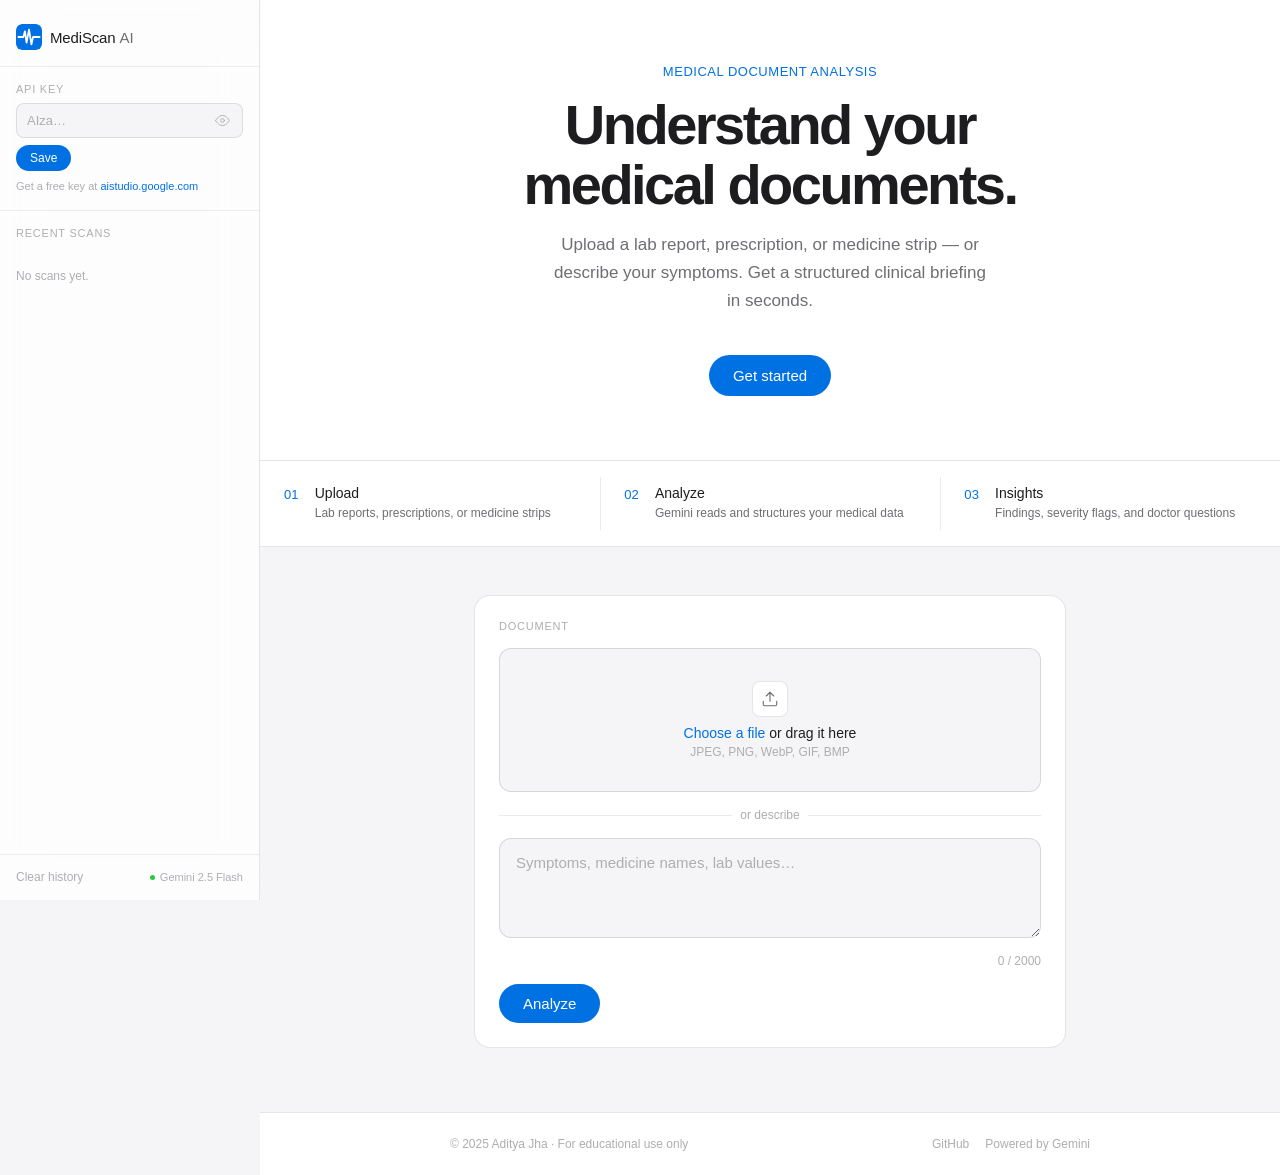
==== commit 1dbcbd71: "feat: professional ECG pulse SVG logo in sidebar, topbar and favicon" ====
--- a/index.html
+++ b/index.html
@@ -10,7 +10,7 @@
   <meta property="og:description" content="Upload lab reports, prescriptions, or describe symptoms to get instant AI-powered clinical briefings." />
   <meta property="og:url"         content="https://adi-jha14.github.io/MediScan/" />
   <meta name="twitter:card"       content="summary_large_image" />
-  <link rel="icon" href="data:image/svg+xml,<svg xmlns='http://www.w3.org/2000/svg' viewBox='0 0 32 32'><rect width='32' height='32' rx='8' fill='%230071e3'/><text y='24' x='4' font-size='22'>🩺</text></svg>" />
+  <link rel="icon" href="data:image/svg+xml,<svg xmlns='http://www.w3.org/2000/svg' viewBox='0 0 32 32'><rect width='32' height='32' rx='7' fill='%230071e3'/><polyline points='3,16 9,16 11,9 13,23 16,7 19,25 21,16 29,16' fill='none' stroke='white' stroke-width='2.2' stroke-linecap='round' stroke-linejoin='round'/></svg>" />
   <link rel="stylesheet" href="style.css" />
 </head>
 <body>
@@ -29,7 +29,11 @@
 
     <div class="sidebar-top">
       <div class="sidebar-wordmark">
-        <div class="sidebar-logo-mark" aria-hidden="true"></div>
+        <svg class="logo-svg" viewBox="0 0 32 32" fill="none" xmlns="http://www.w3.org/2000/svg" aria-hidden="true">
+          <rect width="32" height="32" rx="7" fill="#0071e3"/>
+          <polyline points="3,16 9,16 11,9 13,23 16,7 19,25 21,16 29,16"
+            fill="none" stroke="white" stroke-width="2.2" stroke-linecap="round" stroke-linejoin="round"/>
+        </svg>
         <span>MediScan <span class="wordmark-ai">AI</span></span>
       </div>
     </div>
@@ -85,7 +89,11 @@
       </svg>
     </button>
     <div class="topbar-wordmark">
-      <div class="sidebar-logo-mark small" aria-hidden="true"></div>
+      <svg class="logo-svg logo-svg-sm" viewBox="0 0 32 32" fill="none" xmlns="http://www.w3.org/2000/svg" aria-hidden="true">
+        <rect width="32" height="32" rx="7" fill="#0071e3"/>
+        <polyline points="3,16 9,16 11,9 13,23 16,7 19,25 21,16 29,16"
+          fill="none" stroke="white" stroke-width="2.2" stroke-linecap="round" stroke-linejoin="round"/>
+      </svg>
       <span>MediScan AI</span>
     </div>
   </div>
--- a/style.css
+++ b/style.css
@@ -135,6 +135,10 @@
   flex-shrink: 0;
 }
 .sidebar-logo-mark.small { width: 18px; height: 18px; border-radius: 5px; }
+
+/* Inline SVG logo */
+.logo-svg    { width: 26px; height: 26px; flex-shrink: 0; border-radius: 6px; }
+.logo-svg-sm { width: 20px; height: 20px; border-radius: 5px; }
 .wordmark-ai { color: var(--t2); font-weight: 400; }
 
 /* Divider */
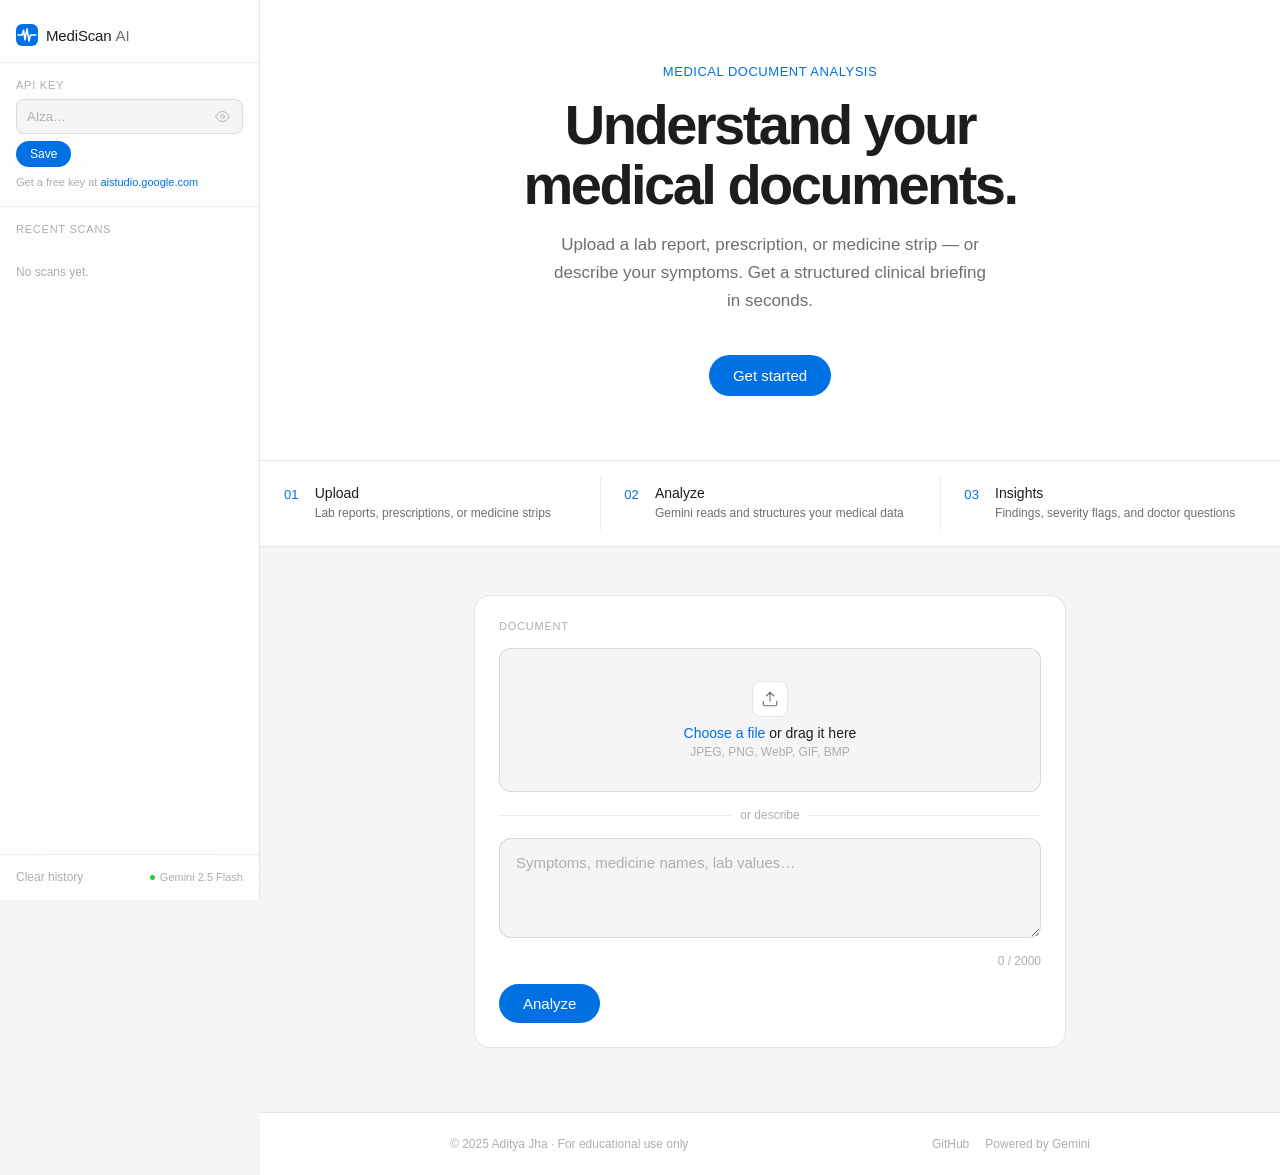
==== commit 7bafcf86: "fix: constrain SVG logo to 22px — was rendering full size" ====
--- a/index.html
+++ b/index.html
@@ -29,7 +29,7 @@
 
     <div class="sidebar-top">
       <div class="sidebar-wordmark">
-        <svg class="logo-svg" viewBox="0 0 32 32" fill="none" xmlns="http://www.w3.org/2000/svg" aria-hidden="true">
+        <svg class="logo-svg" width="22" height="22" viewBox="0 0 32 32" fill="none" xmlns="http://www.w3.org/2000/svg" aria-hidden="true">
           <rect width="32" height="32" rx="7" fill="#0071e3"/>
           <polyline points="3,16 9,16 11,9 13,23 16,7 19,25 21,16 29,16"
             fill="none" stroke="white" stroke-width="2.2" stroke-linecap="round" stroke-linejoin="round"/>
@@ -89,7 +89,7 @@
       </svg>
     </button>
     <div class="topbar-wordmark">
-      <svg class="logo-svg logo-svg-sm" viewBox="0 0 32 32" fill="none" xmlns="http://www.w3.org/2000/svg" aria-hidden="true">
+      <svg class="logo-svg logo-svg-sm" width="18" height="18" viewBox="0 0 32 32" fill="none" xmlns="http://www.w3.org/2000/svg" aria-hidden="true">
         <rect width="32" height="32" rx="7" fill="#0071e3"/>
         <polyline points="3,16 9,16 11,9 13,23 16,7 19,25 21,16 29,16"
           fill="none" stroke="white" stroke-width="2.2" stroke-linecap="round" stroke-linejoin="round"/>
--- a/style.css
+++ b/style.css
@@ -137,8 +137,8 @@
 .sidebar-logo-mark.small { width: 18px; height: 18px; border-radius: 5px; }
 
 /* Inline SVG logo */
-.logo-svg    { width: 26px; height: 26px; flex-shrink: 0; border-radius: 6px; }
-.logo-svg-sm { width: 20px; height: 20px; border-radius: 5px; }
+.logo-svg    { width: 22px !important; height: 22px !important; max-width: 22px; max-height: 22px; flex-shrink: 0; display: block; border-radius: 6px; }
+.logo-svg-sm { width: 18px !important; height: 18px !important; max-width: 18px; max-height: 18px; border-radius: 5px; }
 .wordmark-ai { color: var(--t2); font-weight: 400; }
 
 /* Divider */
